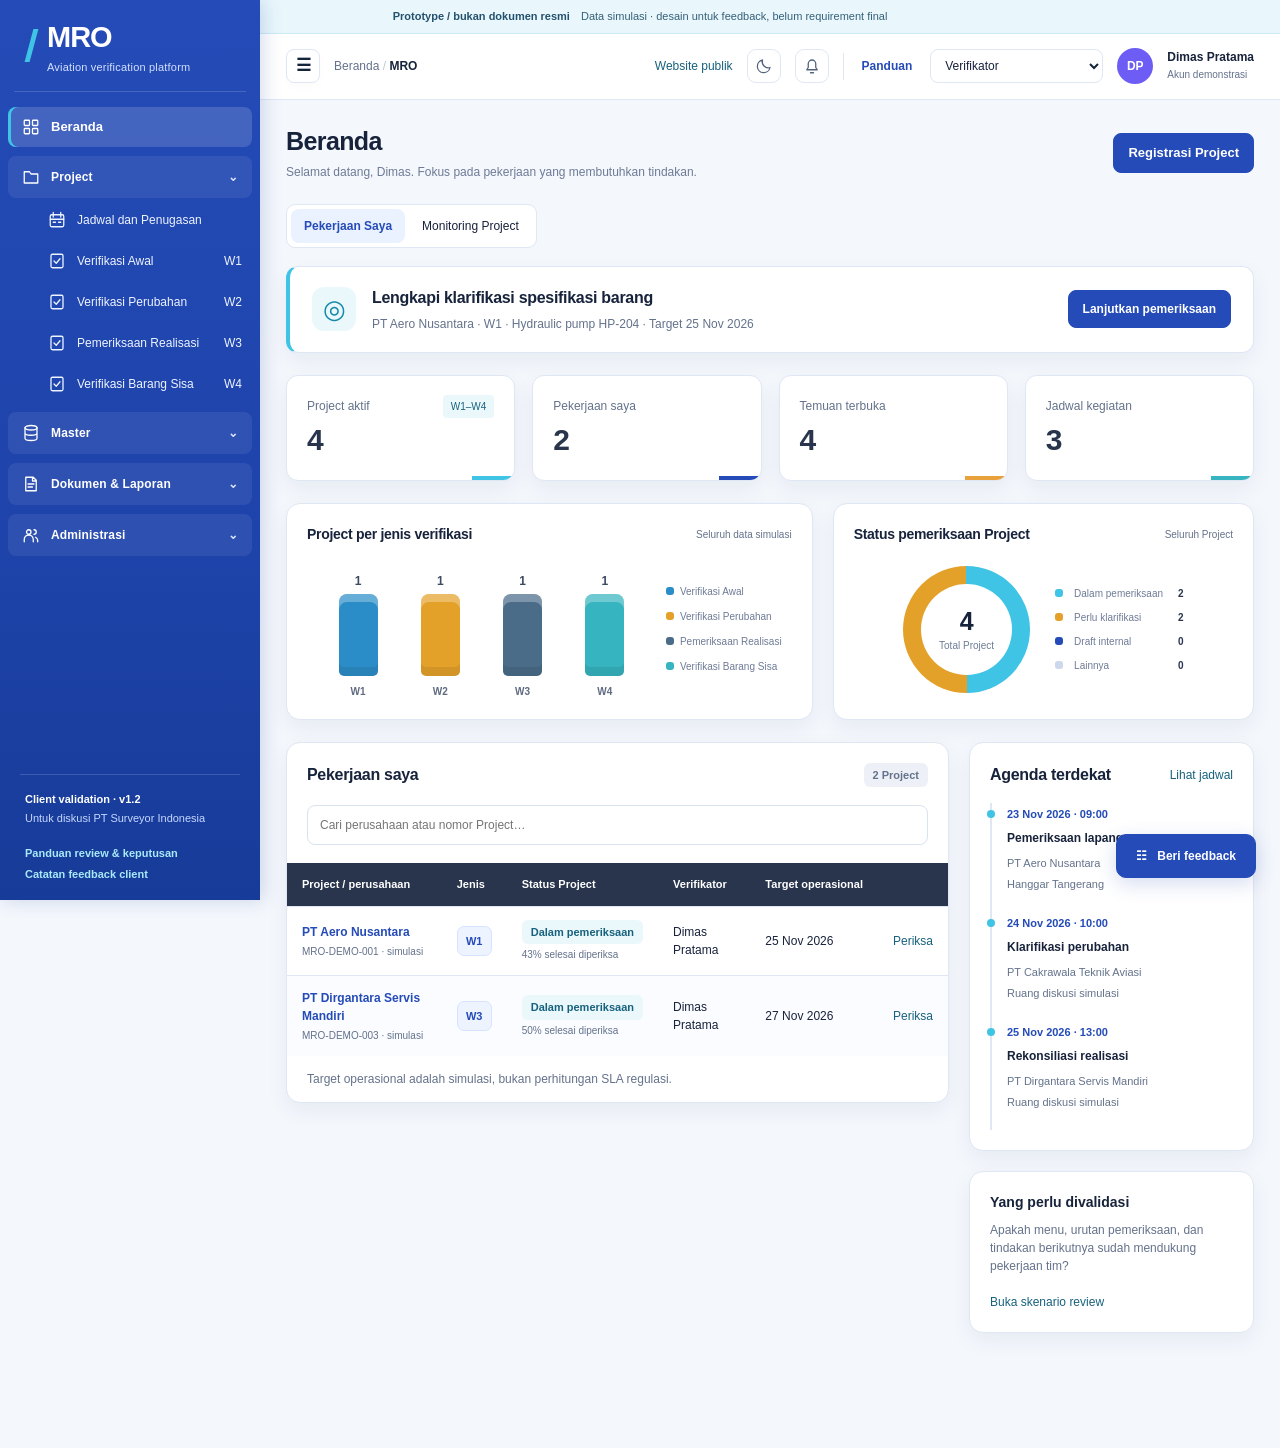
==== deliverables/PROTOTYPE-MRO-SIVIKI.html @ 10407ee6 "first commit" ====
<!doctype html>
<html lang="id"><head><meta charset="utf-8"><meta name="viewport" content="width=device-width,initial-scale=1"><meta name="theme-color" content="#0F2D3D"><title>MRO · Prototype Review Client</title>
<style>

:root{--cyan:#3fc4e6;--navy:#0f2d3d;--action:#006b86;--soft:#e8f9fd;--bg:#f5fbfd;--border:#d9e8ee;--muted:#506a77;--white:#fff;--ok:#16714d;--warn:#865100;--danger:#a5343b}*{box-sizing:border-box}body{margin:0;color:var(--navy);background:var(--bg);font:16px/1.5 'Segoe UI',Arial,sans-serif}button,input,select,textarea{font:inherit}button,a,input,select,textarea{outline-offset:4px}button:focus-visible,a:focus-visible{outline:3px solid var(--action)}button,a{touch-action:manipulation}button{cursor:pointer}a{color:var(--action);text-decoration:none}a:hover{text-decoration:underline}button{border:1px solid var(--border);border-radius:6px;padding:9px 15px;color:var(--navy);background:white;font-weight:600;font-size:14px}button:hover{background:var(--soft);border-color:var(--cyan)}button:disabled{opacity:.55;cursor:not-allowed}.primary{background:var(--cyan);border-color:var(--cyan)}.dark{background:var(--navy);border-color:var(--navy);color:white}.dark:hover{color:var(--navy)}.textbutton{border:0;background:none;padding:4px;color:var(--action)}.small{font-size:14px}.muted{color:var(--muted)}.mono{font-variant-numeric:tabular-nums}.badge{font-size:13px;display:inline-block;padding:3px 9px;border-radius:4px;background:var(--soft);color:var(--action);font-weight:600;white-space:nowrap}.badge.amber{background:#fff4dc;color:var(--warn)}.badge.green{background:#e9f6ee;color:var(--ok)}.badge.gray{background:#eef2f4;color:var(--muted)}.badge.red{background:#ffedef;color:var(--danger)}.notice{background:#e8f9fd;border-bottom:1px solid #b5e5f0;color:var(--navy);padding:8px 24px;font-size:13px;text-align:center;position:relative;z-index:2}.notice strong{margin-right:8px}h1,h2,h3,p{margin-top:0}h1{font-size:30px;letter-spacing:-.7px;line-height:1.25;margin-bottom:8px}h2{font-size:20px;letter-spacing:-.3px;margin-bottom:12px}h3{font-size:16px;margin-bottom:8px}p{margin-bottom:16px}.shell{display:grid;grid-template-columns:252px 1fr;min-height:calc(100vh - 37px)}.sidebar{background:var(--navy);color:white;padding:27px 16px;display:flex;flex-direction:column}.brand{font-size:27px;font-weight:700;letter-spacing:-1px;padding:0 14px 24px;display:flex;align-items:center;gap:12px}.brandmark{height:36px;width:5px;background:var(--cyan);transform:skew(-15deg)}.brand small{display:block;font-size:12px;font-weight:400;color:#b3cedb;letter-spacing:.2px}.sidebar nav{flex:1}.sidebar a{display:flex;align-items:center;gap:10px;color:#c6dce5;padding:8px 12px;border-radius:5px;font-size:14px;margin:2px 0}.sidebar a.active{background:var(--cyan);color:var(--navy);font-weight:700}.sidebar a:hover{background:#244858;text-decoration:none}.sidebar a.active:hover{background:var(--cyan)}.sidebar details{margin-top:15px}.sidebar summary{font-weight:600;font-size:14px;cursor:pointer;padding:8px 12px;list-style:none;display:flex;justify-content:space-between}.sidebar summary:after{content:'⌄';color:#9bb9c7}.sidebar details a{margin-left:12px;padding-left:14px}.sidefoot{padding:18px 13px 0;border-top:1px solid #335462;margin-top:30px;color:#a8c2cf;font-size:13px}.sidefoot b{color:white}.topbar{display:flex;justify-content:space-between;align-items:center;padding:14px 32px;background:white;border-bottom:1px solid var(--border);gap:14px}.topbar select{font-size:14px;width:210px;padding:8px}.toplinks{display:flex;gap:16px;align-items:center}.avatar{background:var(--soft);border:1px solid var(--border);width:34px;height:34px;border-radius:50%;display:grid;place-items:center;font-size:12px;font-weight:700}.main{padding:30px 32px 95px;max-width:1680px;margin:auto}.pagehead{display:flex;justify-content:space-between;gap:20px;align-items:flex-start;margin-bottom:24px}.pagehead p{color:var(--muted);margin:0;font-size:14px}.actions{display:flex;gap:8px;flex-wrap:wrap}.overline{font-size:13px;color:var(--muted);margin-bottom:12px}.panel{background:white;border:1px solid var(--border);border-radius:8px;padding:22px;margin-bottom:20px}.panel.flush{padding:0;overflow:hidden}.panelhead{display:flex;align-items:center;justify-content:space-between;gap:12px;margin-bottom:18px}.panelhead h2,.panelhead h3{margin:0}.stats{display:grid;grid-template-columns:repeat(4,1fr);gap:14px;margin-bottom:22px}.stat{padding:18px 20px;background:white;border:1px solid var(--border);border-radius:7px}.stat b{display:block;font-size:28px;line-height:1.4;font-weight:600}.stat span{font-size:14px;color:var(--muted)}.stat em{float:right;font-style:normal;font-size:13px;background:var(--soft);color:var(--action);padding:4px 8px;border-radius:4px}.priority{display:flex;align-items:center;gap:22px;border-left:4px solid var(--cyan);background:var(--navy);color:white;padding:23px 26px;border-radius:6px;margin:20px 0 24px}.priority p{color:#c5dce7;font-size:14px;margin:5px 0 0}.priority h2{margin:0}.priority button{margin-left:auto;flex-shrink:0}.priority .symbol{color:var(--cyan);font-size:28px}.columns{display:grid;grid-template-columns:minmax(0,1fr) 300px;gap:22px}.twocol{display:grid;grid-template-columns:1fr 1fr;gap:20px}.toolbar{display:flex;gap:12px;align-items:center;margin:18px 0;flex-wrap:wrap}.toolbar input{flex:1;min-width:200px}.toolbar select{width:auto}.segments{display:inline-flex;border:1px solid var(--border);background:white;border-radius:6px;padding:4px;gap:4px}.segments button{border:0;background:none;font-weight:500}.segments button.selected{background:var(--soft);color:var(--action);font-weight:700}.tablewrap{overflow:auto}table{border-collapse:collapse;width:100%;font-size:14px;text-align:left}th{font-size:13px;color:var(--muted);font-weight:600;background:#f8fbfc;white-space:nowrap}th,td{padding:14px 17px;border-bottom:1px solid var(--border);vertical-align:middle}tr:last-child td{border-bottom:0}td b{font-weight:600}td small{display:block;font-size:12px;color:var(--muted);margin-top:3px}.clickrow:hover{background:#f5fbfd}.projectlink{display:block;font-weight:600}.workflow{width:35px;height:30px;background:var(--soft);color:var(--action);display:grid;place-items:center;border-radius:5px;font-size:13px;font-weight:700}.agenda{border-left:2px solid var(--border);padding:0 0 18px 15px;position:relative}.agenda:before{position:absolute;content:'';height:8px;width:8px;background:var(--cyan);border-radius:50%;left:-5px;top:7px}.agenda time{font-size:13px;color:var(--action);font-weight:600}.agenda p{margin:5px 0;font-size:14px}.agenda small{font-size:13px;color:var(--muted)}.tabs{display:flex;gap:20px;border-bottom:1px solid var(--border);margin:24px 0;overflow:auto}.tabs a{padding:11px 0;white-space:nowrap;font-size:14px;color:var(--muted);border-bottom:3px solid transparent}.tabs a.active{color:var(--action);border-color:var(--cyan);font-weight:700}.tabs a:hover{text-decoration:none;color:var(--action)}.statusrow{display:flex;gap:10px;flex-wrap:wrap;margin:18px 0}.statusbox{background:white;border:1px solid var(--border);border-radius:6px;padding:10px 14px;font-size:14px;flex:1;min-width:150px}.statusbox small{display:block;font-size:12px;color:var(--muted);margin-bottom:4px}.progress{height:5px;background:#e2edf2;border-radius:5px;overflow:hidden;margin-top:8px}.progress i{display:block;background:var(--cyan);height:100%}.checkgroup{display:flex;gap:15px;align-items:center;padding:14px 0;border-bottom:1px solid var(--border)}.checkgroup:last-child{border:0}.checkgroup>div{flex:1}.checkgroup p{margin:3px 0;font-size:13px;color:var(--muted)}.num{font-size:13px;color:var(--action);background:var(--soft);padding:7px 10px;border-radius:4px}.keyvalues{display:grid;grid-template-columns:1fr 1fr;gap:22px;font-size:14px}.keyvalues small{display:block;color:var(--muted);margin-bottom:4px}.note{padding:12px 15px;background:var(--soft);border-left:3px solid var(--cyan);font-size:14px;margin:16px 0}.warning{background:#fff6e4;border-color:#e0b760;color:#785000}.empty{text-align:center;padding:40px;color:var(--muted)}label{display:block;font-size:14px;font-weight:600;margin:15px 0 6px}input,select,textarea{width:100%;border:1px solid #b9d0da;border-radius:5px;padding:10px 12px;background:white;color:var(--navy)}textarea{min-height:100px;resize:vertical}input[type=checkbox]{width:18px;height:18px;vertical-align:middle;accent-color:var(--action);margin-right:8px}fieldset{border:0;padding:0;margin:0}legend{font-size:20px;font-weight:600;margin-bottom:12px}.formgrid{display:grid;grid-template-columns:1fr 1fr;gap:0 20px}.formgrid .wide{grid-column:1/-1}.steps{display:flex;gap:10px;margin-bottom:25px}.step{padding:9px 14px;border-bottom:3px solid var(--border);font-size:14px;flex:1}.step.active{border-color:var(--cyan);color:var(--action);font-weight:700}.footeractions{display:flex;justify-content:flex-end;gap:10px;margin-top:22px}.calendar{display:grid;grid-template-columns:repeat(7,minmax(0,1fr))}.calhead{padding:12px;background:#f7fbfc;text-align:center;font-size:13px;color:var(--muted)}.day{border-top:1px solid var(--border);border-right:1px solid var(--border);min-height:105px;padding:8px;font-size:13px}.day.today{background:var(--soft)}.day button{font-size:12px;padding:5px 6px;margin-top:5px;width:100%;text-align:left;font-weight:500;background:var(--soft);border:0}.day.out{color:#9cb0b9}.finding{padding:18px;border:1px solid var(--border);border-radius:6px;margin-bottom:12px}.finding h3{margin:10px 0}.finding p{font-size:14px}.document{background:#fff;border:1px solid var(--border);padding:35px;position:relative;min-height:410px;font-size:14px}.document:before{content:'PROTOTYPE';position:absolute;top:42%;left:8%;transform:rotate(-28deg);font-size:50px;letter-spacing:4px;color:#d7e9f0;pointer-events:none}.document>*{position:relative}.document h2{text-align:center;font-size:18px}.document p{margin-top:24px}.document .stamp{border:2px solid var(--danger);color:var(--danger);padding:8px;text-align:center;font-weight:700;font-size:12px}.feedbackfloat{position:fixed;bottom:22px;right:24px;background:var(--navy);color:white;border:1px solid #457485;box-shadow:0 4px 20px #0f2d3d25;z-index:5;padding:12px 19px}.feedbackfloat:hover{color:var(--navy)}dialog{border:1px solid var(--border);border-radius:10px;padding:0;max-width:670px;width:calc(100% - 32px);max-height:90vh;color:var(--navy);box-shadow:0 18px 70px #0f2d3d40}dialog::backdrop{background:#0f2d3d70}.dialoghead{padding:20px 24px;border-bottom:1px solid var(--border);display:flex;justify-content:space-between;align-items:center}.dialoghead h2{margin:0}.dialogbody{padding:0 24px 24px}.close{border:0;font-size:21px;padding:0 7px}.toast{position:fixed;bottom:80px;right:24px;max-width:440px;background:var(--navy);color:white;padding:16px 22px;z-index:15;border-radius:7px;box-shadow:0 4px 20px #0f2d3d30}.public{background:white}.publicnav{padding:20px 6%;display:flex;align-items:center;justify-content:space-between;border-bottom:1px solid var(--border);gap:20px}.publicnav .brand{padding:0}.publicnav .brand small{color:var(--muted)}.publiclinks{display:flex;gap:24px;align-items:center;font-size:14px}.hero{background:var(--navy);color:white;padding:75px 7%;display:grid;grid-template-columns:1.2fr 1fr;gap:50px;align-items:center}.hero h1{font-size:50px;line-height:1.12;max-width:660px;letter-spacing:-1.5px}.hero p{color:#c8dde7;max-width:550px;font-size:18px}.hero .eyebrow{color:var(--cyan);font-size:14px;margin-bottom:22px}.blueprint{width:100%;color:var(--cyan)}.publicsection{padding:55px 7%;max-width:1600px;margin:auto}.publicsection h2{font-size:30px}.publiccards{display:grid;grid-template-columns:repeat(4,1fr);gap:18px}.publiccards article{border-top:3px solid var(--cyan);background:var(--bg);padding:23px}.publiccards p{font-size:14px;color:var(--muted)}.publicsection details{border-bottom:1px solid var(--border);padding:17px 0}.publicsection summary{cursor:pointer;font-weight:600}.publicsection details p{margin:14px 0;font-size:14px;max-width:850px}.publicfooter{background:var(--navy);color:#c9dde7;padding:30px 7%;font-size:14px}.mobilemenu{display:none}.guideitem{display:flex;gap:16px;padding:18px 0;border-bottom:1px solid var(--border)}.guideitem b{display:block}.guideitem p{margin:5px 0;font-size:14px;color:var(--muted)}.splitwork{display:grid;grid-template-columns:minmax(0,1fr) 320px;gap:18px}.fileicon{font-size:13px;color:var(--action);background:var(--soft);padding:8px}.rating{display:flex;gap:8px}.rating label{padding:6px 10px;border:1px solid var(--border);margin:0;font-size:14px;display:flex;align-items:center;gap:4px}.rating input{width:auto}.chiplist{display:flex;gap:8px;flex-wrap:wrap}.mobilemenu{font-size:18px}.error{color:var(--danger);font-size:14px;margin:10px 0}.hide{display:none!important}@media(min-width:1700px){.main{padding-left:45px;padding-right:45px}}@media(max-width:1150px){.shell{grid-template-columns:220px 1fr}.main{padding:25px 22px 95px}.topbar{padding:14px 22px}.columns,.splitwork{grid-template-columns:1fr}.columns>aside{display:grid;grid-template-columns:1fr 1fr;gap:20px}.hero h1{font-size:40px}.toplinks{gap:10px}.stats{gap:9px}.stat{padding:15px}.publiccards{grid-template-columns:1fr 1fr}}@media(max-width:800px){.shell{display:block}.sidebar{display:none}.sidebar.open{display:flex}.mobilemenu{display:inline-block}.topbar{padding:12px 16px;flex-wrap:wrap}.topbar .reviewlabel{display:none}.main{padding:24px 16px 90px}.stats{grid-template-columns:1fr 1fr}.pagehead{flex-direction:column;gap:14px}.priority{flex-wrap:wrap;gap:12px;padding:20px}.priority button{margin-left:0}.columns>aside,.twocol,.formgrid,.hero{grid-template-columns:1fr}.keyvalues{gap:16px}.tabs{gap:17px}.publicnav{padding:17px 5%;flex-wrap:wrap}.publiclinks{gap:14px;flex-wrap:wrap}.hero{padding:45px 6%;gap:20px}.hero h1{font-size:39px}.blueprint{max-height:220px}.publicsection{padding:35px 6%}.publiccards{grid-template-columns:1fr}.steps{gap:0}.step{font-size:12px;padding:9px 7px}.day{min-height:68px;padding:4px}.day button{font-size:11px}.calendar{min-width:650px}.notice{padding:8px 14px;font-size:12px}.statusbox{min-width:130px}.feedbackfloat{bottom:14px;right:14px}.topbar select{width:165px;min-width:0}.topbar .avatar{display:none}.topbar>.toplinks:last-child{width:100%;justify-content:space-between}.document{padding:22px}.toast{left:14px;right:14px}.checkgroup{flex-wrap:wrap}.publicnav .brand{font-size:24px}}@media(prefers-reduced-motion:no-preference){dialog[open]{animation:appear .15s ease-out}@keyframes appear{from{opacity:0;transform:translateY(8px)}to{opacity:1;transform:none}}}@media print{.sidebar,.topbar,.notice,.feedbackfloat,.actions,dialog,.toast{display:none!important}.shell{display:block}.main{padding:0}.document{break-inside:avoid}.document:before{color:#ddd!important}}

</style>
<style>
/* MRO adaptation of the supplied siVIKI tokens, sidebar, forms and tables. */
:root{--cyan:#3fc4e6;--navy:#17223b;--action:#17617d;--soft:#eaf8fc;--bg:#f4f7fc;--border:#dfe7f4;--muted:#64728b;--sidebar-width:260px;--primary:#244bb7;--primary-dark:#183d9f;--primary-soft:#eaf1ff;--radius:14px;--shadow:0 8px 22px rgba(13,40,90,.06)}
body{font-family:Inter,'Segoe UI',Arial,sans-serif;font-size:14px;line-height:1.5;background:var(--bg)}
button,input,select,textarea{font-family:inherit}button{border-radius:8px;padding:9px 14px;font-size:13px}button:hover{background:var(--primary-soft);border-color:#7996df}.primary{background:var(--primary);border-color:var(--primary);color:#fff}.primary:hover{background:var(--primary-dark);color:white;border-color:var(--primary-dark)}.dark{background:#28354d;border-color:#28354d}.dark:hover{background:#183d9f;color:white}.textbutton{color:var(--primary)}
.notice{position:relative;background:#e9f7fc;border-color:#cceaf4;color:#356078;font-size:11px;min-height:33px;padding:8px 16px}.notice strong{color:#24516d}
.shell{display:block;min-height:calc(100vh - 33px);padding-left:var(--sidebar-width)}.shell>div{min-width:0}.sidebar{position:fixed;left:0;top:0;bottom:0;width:var(--sidebar-width);height:100dvh;overflow:auto;z-index:30;padding:0 8px 18px;background:linear-gradient(180deg,#244bb7 0,#1e43aa 60%,#173b98 100%);box-shadow:3px 0 18px rgba(19,55,140,.18)}
.sidebar .brand{height:92px;flex-shrink:0;margin:0 6px 12px;padding:17px 15px;border-bottom:1px solid #ffffff29;font-size:29px;font-weight:900;letter-spacing:-1px;gap:13px}.sidebar .brand small{font-size:11px;letter-spacing:.2px;font-weight:500;color:#d4e1ff}.brandmark{height:33px;width:5px;flex-shrink:0}.sidebar a{color:#eef4ff;border-radius:8px;padding:11px 14px;font-size:13px;font-weight:600;gap:11px;margin:3px 0;line-height:1.25}.sidebar a.active{color:white;background:#ffffff26;box-shadow:inset 3px 0 0 var(--cyan)}.sidebar a:hover,.sidebar a.active:hover{background:#ffffff20;color:white}.sidebar summary{background:#ffffff12;font-size:12px;font-weight:700;letter-spacing:.15px;padding:12px 14px;border-radius:8px;align-items:center;justify-content:flex-start;gap:11px}.sidebar summary:after{margin-left:auto;color:#d9e5ff}.sidebar details{margin-top:9px}.sidebar details a{font-size:12px;font-weight:500;padding:10px 10px 10px 15px;margin-left:25px}.sidefoot{font-size:11px;line-height:1.7;border-color:#ffffff29;margin:25px 12px 0;padding:15px 5px 0;color:#c6d8ff}.sidefoot a{font-size:11px!important}.navicon{display:inline-flex;width:18px;flex:0 0 18px;align-items:center;justify-content:center}.navicon svg{width:18px;height:18px;fill:none;stroke:currentColor;stroke-width:1.7;stroke-linecap:round;stroke-linejoin:round}
.topbar{height:66px;position:sticky;top:0;z-index:20;padding:0 26px;gap:10px}.toplinks{gap:14px}.topbar select{font-size:12px;width:173px;border-radius:8px;padding:8px 10px;border-color:var(--border)}.topbar .small{font-size:12px}.topbar .textbutton{font-size:12px}.topbar .avatar{background:#6d5df4;color:white;border:0;height:36px;width:36px}.topbar .mobilemenu{display:inline-flex;align-items:center;justify-content:center;width:34px;height:34px;font-size:17px;padding:0;border-color:var(--border);box-shadow:0 3px 12px #00000005}.user-meta{font-size:12px;line-height:1.45;white-space:nowrap}.user-meta small{color:var(--muted);font-size:10px}.top-icon{height:34px;width:34px;padding:7px;display:inline-flex;align-items:center;justify-content:center;border-color:var(--border);border-radius:9px;color:#52627c}.top-icon .navicon{width:17px}.top-divider{height:27px;width:1px;background:var(--border)}
.main{padding:26px 26px 95px;max-width:1700px;width:100%;margin:0 auto}.pagehead{margin-bottom:23px;align-items:center}.pagehead p{font-size:12px;color:#6e7b96}h1{font-size:25px;font-weight:800;letter-spacing:-.6px;margin-bottom:6px}h2{font-size:16px;font-weight:750}h3{font-size:14px}.overline{font-size:12px}.actions{align-items:center}.actions button{white-space:nowrap}.panel{border-radius:var(--radius);box-shadow:var(--shadow);padding:20px;margin-bottom:20px}.panel.flush{padding:0}.panelhead{margin-bottom:16px}.stats{gap:17px;margin-bottom:22px}.stat{position:relative;overflow:hidden;border-radius:12px;padding:19px 20px;border-color:var(--border);box-shadow:var(--shadow)}.stat span{font-size:12px}.stat b{font-size:30px;font-weight:800;color:#28354d;margin-top:3px}.stat em{font-size:10px}.stat:after{content:'';position:absolute;right:0;bottom:0;width:42px;height:4px;background:var(--cyan)}.stat:nth-child(2):after{background:#244bb7}.stat:nth-child(3):after{background:#e9a23b}.stat:nth-child(4):after{background:#36b4bf}.segments{border-radius:9px;border-color:var(--border);padding:4px}.segments button{font-size:12px;padding:8px 13px}.segments button.selected{background:var(--primary-soft);color:var(--primary)}
.priority{background:#fff;color:var(--navy);border:1px solid var(--border);border-left:4px solid var(--cyan);border-radius:12px;padding:19px 22px;box-shadow:var(--shadow);gap:16px;margin:18px 0 22px}.priority p{color:var(--muted);font-size:12px}.priority h2{font-size:16px}.priority .symbol{background:#eaf8fc;border-radius:12px;width:44px;height:44px;display:grid;place-items:center;color:#1688a9;flex-shrink:0;font-size:26px}.priority button{font-size:12px}.columns{grid-template-columns:minmax(0,1fr) 285px;gap:20px}.columns>*{min-width:0}.toolbar{gap:10px}.toolbar input{font-size:12px;min-width:150px}.badge{font-size:11px;padding:4px 9px;border-radius:6px;font-weight:600}.badge.gray{background:#edf1f7}.workflow{border:1px solid #d7e4ff;background:#edf3ff;color:#244bb7;border-radius:7px;font-size:11px}
table{font-size:12px}th{color:#fff;background:#28354d;font-size:11px;font-weight:700}th,td{padding:13px 15px}td small{font-size:10px}tbody tr:nth-child(even){background:#fafcff}.clickrow:hover{background:#edf4fc}.projectlink{color:#244bb7}.tablewrap{border-radius:9px;max-width:100%}.flush>.tablewrap{border-radius:0}.agenda time{font-size:11px;color:#244bb7}.agenda p{font-size:12px}.agenda small{font-size:11px}.small{font-size:12px}.note{font-size:12px;border-radius:0 7px 7px 0;padding:12px 14px}.empty{font-size:12px}.statusbox{border-radius:10px;font-size:12px;box-shadow:var(--shadow)}.statusbox small{font-size:11px}.tabs{background:white;border:1px solid var(--border);border-radius:10px;gap:7px;padding:5px;box-shadow:var(--shadow);margin:20px 0}.tabs a{padding:10px 15px;border:0;border-radius:7px;font-size:12px}.tabs a.active{background:#008ca8;color:white}.tabs a:hover{background:#eaf8fc;color:#17617d}.tabs a.active:hover{background:#00788f;color:white}.finding{border-radius:10px}.keyvalues{font-size:12px}.checkgroup{font-size:12px}.checkgroup p{font-size:11px}.num{font-size:11px;border-radius:7px}.steps{border:1px solid var(--border);background:white;border-radius:10px;padding:6px}.step{font-size:12px}.step.active{color:#244bb7;border-color:var(--cyan);background:#f1f7ff}input,select,textarea{border:1px solid #d9e2f0;border-radius:8px;padding:10px 12px;font-size:13px}label{font-size:12px}input:focus,select:focus,textarea:focus{outline:2px solid #3fc4e6;outline-offset:1px}.calendar{border:1px solid var(--border);border-radius:10px;overflow:hidden}.calhead{background:#edf3fc;font-size:12px;font-weight:700}.day{min-height:115px;font-size:12px}.day button{background:#eaf1ff;color:#244bb7;border-radius:5px}.day.today{background:#f0faff}.feedbackfloat{border-radius:10px;background:#244bb7;border-color:#244bb7;box-shadow:0 6px 20px #244bb730;font-size:12px}.feedbackfloat:hover{background:#183d9f;color:white}.toast{background:#28354d;font-size:13px}.dialoghead{background:#f8faff}dialog{border-radius:14px}.dialoghead h2{font-size:17px}
/* Chart primitives reused from siVIKI; values come from the MRO demo state. */
.overview-analytics{display:grid;grid-template-columns:1.25fr 1fr;gap:20px;margin-bottom:2px}.overview-analytics .panel{min-width:0}.chart-heading{display:flex;align-items:center;justify-content:space-between;gap:12px;margin-bottom:15px}.chart-heading h2{margin:0;font-size:14px}.chart-heading small{font-size:10px;color:var(--muted)}.dash-bars{height:139px;display:flex;align-items:flex-end;justify-content:space-around;padding:12px 18px 0;gap:16px}.dash-bar-item{display:flex;flex-direction:column;align-items:center;gap:8px;flex:1;font-size:10px;font-weight:700;color:#5f6b81}.cube{display:block;width:39px;border-radius:8px 8px 5px 5px;position:relative;background:#3b82f6;box-shadow:inset 0 8px 0 rgba(255,255,255,.28),inset 0 -9px 0 rgba(0,0,0,.08)}.cube-blue{background:#2b8dc8}.cube-yellow{background:#e4a129}.cube-navy{background:#4a6c89}.cube-teal{background:#36b4bf}.dash-bar-item strong{position:absolute;top:-22px;left:0;right:0;text-align:center;font-size:12px;color:#3d4a63}.bar-label{font-size:10px;text-align:center}.workflow-chart{display:grid;grid-template-columns:1fr auto;align-items:center;gap:10px}.chart-legend{font-size:10px;color:#6e7b96;display:grid;gap:10px;padding-right:10px}.legend-dot{display:inline-block;width:8px;height:8px;border-radius:3px;margin-right:6px}.status-chart{display:flex;align-items:center;gap:25px;justify-content:center;min-height:139px}.donut{width:127px;height:127px;border-radius:50%;background:conic-gradient(#3fc4e6 0 var(--exam),#e4a129 var(--exam) var(--clarify),#244bb7 var(--clarify) var(--draft),#cdd8ec var(--draft) 100%);display:grid;place-items:center;flex-shrink:0}.donut:before{content:'';grid-area:1/1;width:91px;height:91px;background:white;border-radius:50%}.donut-label{grid-area:1/1;z-index:1;text-align:center;font-size:25px;font-weight:800;line-height:1.1}.donut-label small{display:block;font-size:10px;font-weight:500;color:#6e7b96;margin-top:5px}.status-legend{display:grid;gap:9px;font-size:10px;color:#6e7b96}.status-legend div{display:flex;align-items:center;gap:5px}.status-legend b{margin-left:auto;color:#28354d;padding-left:10px}
.public .brand{color:#244bb7}.public .hero{background:linear-gradient(120deg,#183d9f,#244bb7);padding-top:65px;padding-bottom:65px}.hero h1{font-size:44px}.hero .eyebrow{color:#80e5ff}.publiccards article{border-radius:12px;box-shadow:var(--shadow);background:#fff;border:1px solid var(--border);border-top:3px solid #3fc4e6}.publiccards h3{font-size:16px}.publicfooter{background:#183d9f}.publicnav .brandmark{background:#3fc4e6}.publicnav{padding-top:16px;padding-bottom:16px}.publiclinks{font-size:13px}.publicsection h2{font-size:25px}.publicsection p{font-size:14px}.public .blueprint{color:#80e5ff}
body.nav-collapsed .shell{padding-left:0}body.nav-collapsed .sidebar{display:none}body.night{--bg:#151f32;--navy:#e7edf8;--border:#34435c;--muted:#a8b7cd;--soft:#253a53}body.night .topbar,body.night .panel,body.night .stat,body.night .statusbox,body.night .priority,body.night .tabs,body.night .segments,body.night dialog{background:#202e45}body.night input,body.night select,body.night textarea,body.night button:not(.primary):not(.feedbackfloat):not(.dark){background:#263750;color:#e7edf8}body.night .stat b,body.night .status-legend b,body.night .dash-bar-item strong{color:#e7edf8}body.night tbody tr:nth-child(even){background:#23334c}body.night .donut:before{background:#202e45}body.night .dialoghead{background:#263750}body.night .public{background:#202e45}body.night .publiccards article{background:#263750}body.night .document{background:#fff;color:#17223b}body.night .notice{background:#203e55;color:#c4edfa}body.night .notice strong{color:#c4edfa}
@media(min-width:1700px){.main{padding-left:35px;padding-right:35px}}@media(max-width:1250px){.columns{grid-template-columns:1fr}.columns>aside{display:grid;grid-template-columns:1fr 1fr;gap:20px}.topbar .user-meta,.top-divider{display:none}.toplinks{gap:9px}.overview-analytics{grid-template-columns:1fr 1fr}.workflow-chart{grid-template-columns:1fr}.chart-legend{display:none}.status-chart{gap:15px}}@media(max-width:1050px){:root{--sidebar-width:225px}.sidebar details a{font-size:11px;margin-left:16px}.main{padding:23px 20px 90px}.topbar{padding:0 20px}.topbar .reviewlabel{display:none}.status-chart{flex-wrap:wrap}.status-legend{width:100%}.overview-analytics{grid-template-columns:1fr 1fr}.status-chart{min-height:160px}.hero h1{font-size:38px}}
@media(max-width:800px){.shell{padding-left:0;display:block}.sidebar{display:none;width:260px;top:0;bottom:0;height:100dvh;padding-top:0;box-shadow:10px 0 50px #0f2d3d55}.sidebar.open{display:flex}body.nav-collapsed .sidebar.open{display:flex}.topbar{height:auto;min-height:65px;padding:12px 16px;flex-wrap:nowrap;gap:6px}.topbar>.toplinks:last-child{width:auto;justify-content:flex-end;gap:8px}.topbar select{width:150px;font-size:11px}.topbar a,.topbar .textbutton,.topbar .top-divider,.topbar .top-icon,.topbar .user-meta{display:none}.topbar .avatar{display:grid;width:30px;height:30px;font-size:10px}.topbar .reviewlabel{display:block!important;font-size:11px}.topbar .reviewlabel span,.topbar .reviewlabel b{display:none}.main{padding:22px 15px 90px}.notice{font-size:10px;line-height:1.6;padding:7px 12px}.notice strong{display:block}.pagehead{align-items:flex-start}.pagehead h1{font-size:23px}.priority{padding:16px;gap:12px}.priority .symbol{display:none}.priority h2{font-size:14px}.priority button{margin-left:0}.stats{gap:12px}.stat{padding:16px}.stat b{font-size:26px}.overview-analytics{grid-template-columns:1fr}.workflow-chart{grid-template-columns:1fr auto}.chart-legend{display:grid}.status-chart{flex-wrap:nowrap;min-height:139px}.status-legend{width:auto}.columns>aside{display:block}.tabs{gap:3px}.tabs a{padding:10px 12px}.formgrid{grid-template-columns:1fr}.steps{overflow:auto}.step{min-width:90px;font-size:11px}.keyvalues{grid-template-columns:1fr}.statusbox{min-width:130px}.twocol{grid-template-columns:1fr}.publicnav .brand{font-size:25px}.hero h1{font-size:35px}.public .hero{padding:40px 6%;grid-template-columns:1fr}.publiccards{grid-template-columns:1fr}.calendar{min-width:650px}.document:before{font-size:34px}.sidebar.open~div:before{content:'';position:fixed;inset:0;background:#17223b55;z-index:25;pointer-events:none}}
.columns{align-items:start}body.night .pagehead p,body.night .stat span,body.night .chart-legend,body.night .status-legend,body.night .chart-heading small,body.night .dash-bar-item,body.night .donut-label small{color:#b7c6dc}body.night .topbar a,body.night .topbar .textbutton{color:#8ee1f6}body.night .badge.gray{background:#34435c;color:#d3def0}body.night .tabs a{color:#b7c6dc}body.night .tabs a.active{color:white}body.night .publiccards p{color:#b7c6dc}
.close-nav{display:none}.sidebar .brand{position:relative}@media(max-width:800px){.close-nav{display:block;position:absolute;right:0;top:9px;background:transparent;border:0;color:white;padding:0 8px;font-size:24px}.close-nav:hover{background:#ffffff20;color:white}.topbar .reviewlabel{max-width:105px;overflow:hidden;text-overflow:ellipsis;white-space:nowrap}}
@media print{.shell{padding-left:0!important}.overview-analytics{break-inside:avoid}.sidebar,.topbar,.notice,.feedbackfloat{display:none!important}.main{max-width:none;width:100%;padding:0}.panel{box-shadow:none}body{background:white}}

</style>
<style>
/* Examination timeline and the wide SitiReq-style data workspace. */
.inspection-timeline-panel{padding:25px 28px 12px;max-width:none}.inspection-timeline-head{display:flex;align-items:flex-start;justify-content:space-between;gap:18px;margin-bottom:23px}.inspection-timeline-head h3{font-size:17px;font-weight:650;margin:0 0 7px}.inspection-timeline-head p{margin:0}.inspection-timeline-head .badge{font-weight:500;margin-top:2px}
.inspection-timeline{list-style:none;padding:0;margin:0 0 0 7px}.inspection-timeline-item{position:relative;margin:0;padding:0 0 27px 28px;border-left:1px solid #dfe3ec;--dot:#00b8d9;--halo:#d9f6fb}.inspection-timeline-item:last-child{border-color:transparent;padding-bottom:17px}.inspection-timeline-item:before{content:'';position:absolute;left:-6px;top:9px;width:11px;height:11px;border-radius:50%;background:var(--dot);box-shadow:0 0 0 4px var(--halo)}.inspection-timeline-item.green{--dot:#28c76f;--halo:#dcf6e7}.inspection-timeline-item.amber{--dot:#eda42a;--halo:#fff1d8}.inspection-timeline-top{display:flex;align-items:center;justify-content:space-between;gap:18px;min-height:30px}.inspection-timeline-top h4{font-size:14px;font-weight:600;margin:0;color:#42475d}.inspection-timeline-actions{display:flex;align-items:center;gap:18px;flex-shrink:0}.inspection-timeline-actions .badge{font-size:10px;font-weight:500;background:none;padding:0;color:#6c7488}.inspection-timeline-actions .badge.green{color:#187c48}.inspection-timeline-actions .badge.amber{color:#95601a}.inspection-open{border:1px solid #d8e8f2;border-radius:6px;color:#17617d;background:#f4fbfe;display:inline-flex;align-items:center;gap:9px;font-size:11px;font-weight:600;padding:6px 11px}.inspection-open:hover{background:#e4f6fc;border-color:#91d1e2}.inspection-icon{width:16px;height:16px;flex-shrink:0;vertical-align:middle}.inspection-open .inspection-icon{width:12px;height:12px}.inspection-timeline-item>p{color:#71778b;font-size:12px;margin:7px 0 10px;line-height:1.6}.inspection-timeline-meta{display:flex;align-items:center;gap:12px;flex-wrap:wrap}.inspection-file-chip{display:inline-flex;gap:7px;align-items:center;background:#f2f3f7;color:#636878;border:0;border-radius:5px;padding:5px 9px;font-size:11px;font-weight:500}.inspection-file-chip .inspection-icon{color:#eb535f;width:14px;height:14px}.inspection-file-chip:hover{background:#e9edf6}.inspection-step-label{font-size:10px;color:#778095}
.inspection-modal{width:calc(100% - 76px);max-width:1440px;max-height:88dvh;border:0;border-radius:7px;padding:0;color:#4b5267;box-shadow:0 16px 70px #17223b3d;background:#fff;overflow:auto;overscroll-behavior:contain;scrollbar-width:thin;scrollbar-color:#aeb7c6 #f5f6f9}.inspection-modal::backdrop{background:#24253670}.inspection-modal-head{display:flex;justify-content:space-between;align-items:flex-start;padding:24px 22px 17px;gap:20px;position:sticky;top:0;background:inherit;z-index:3}.inspection-modal-head h2{font-size:14px;font-weight:600;margin:0 0 5px;letter-spacing:0;color:#4b5267}.inspection-modal-head p{font-size:11px;color:#6c7488;margin:0}.inspection-modal-head p span{padding:0 5px}.inspection-close{display:grid;place-items:center;width:28px;height:28px;padding:5px;border:0;color:#737c91;background:none;border-radius:5px}.inspection-close:hover{background:#f1f3f8}.inspection-modal-body{padding:10px 34px 0}.inspection-description{font-size:12px;margin:6px 0 25px;color:#6d7486}.inspection-toolbar{display:flex;justify-content:flex-end;align-items:center;flex-wrap:wrap;gap:12px;margin:0 0 15px}.inspection-toolbar>button,.inspection-support-head>button{display:inline-flex;justify-content:center;align-items:center;gap:9px;font-weight:500;font-size:12px;background:#fff;color:#687187;border:1px solid #dce0e9;box-shadow:0 2px 5px #202b4510;padding:9px 14px;border-radius:6px;min-height:36px}.inspection-toolbar>button:hover,.inspection-support-head>button:hover{background:#f1f7fb;border-color:#8cc9d9}.inspection-toolbar>.inspection-upload{color:#fff;background:#65b8cc;border-color:#58adc1}.inspection-toolbar>.inspection-upload:hover{background:#25869e;border-color:#25869e}.inspection-search{display:flex;align-items:center;gap:7px;position:relative;margin:0;width:155px}.inspection-search>.inspection-icon{position:absolute;left:11px;color:#758098;width:13px;height:13px}.inspection-search input{margin:0;min-width:0;font-size:12px;font-weight:400;height:36px;padding:8px 10px 8px 31px;border:1px solid #d8dce7;border-radius:6px;color:#4b5267}.inspection-search input::placeholder{color:#737c91}
.inspection-table-scroll{overflow:auto;border-radius:7px;border:1px solid #e0e2e9;max-height:43dvh;scrollbar-width:thin;scrollbar-color:#9ba3af #f1f1f4}.inspection-data-table{width:100%;font-size:12px;border-collapse:separate;border-spacing:0;min-width:720px;color:#58647c;font-variant-numeric:tabular-nums}.inspection-data-table.inspection-import-table{min-width:1110px}.inspection-data-table thead th{position:sticky;top:0;z-index:1;background:#2f3a50;color:#fff;font-size:11px;line-height:1.5;font-weight:600;text-transform:uppercase;text-align:center;padding:15px 13px;border-right:1px solid #a5adbc;border-bottom:1px solid #a5adbc}.inspection-data-table thead tr:nth-child(2) th{top:47px}.inspection-data-table .inspection-number{width:50px}.inspection-data-table td{padding:14px 13px;border-right:1px solid #d6d9e0;border-bottom:1px solid #d6d9e0;vertical-align:middle;line-height:1.6}.inspection-data-table th:last-child,.inspection-data-table td:last-child{border-right:0}.inspection-data-table tbody tr:nth-child(even){background:#fafbfd}.inspection-data-table tbody tr:hover{background:#f2f9fc}.inspection-data-table tbody td:first-child{text-align:center}.inspection-data-table tfoot td{font-size:11px;text-align:center;padding:10px;background:#fff;color:#687187}.inspection-data-table .textbutton{font-size:11px;color:#14718c;white-space:nowrap;padding:4px}.inspection-data-table .empty{padding:25px;font-size:12px;text-align:center}
.inspection-pagination{display:flex;align-items:center;gap:11px;font-size:10px;color:#68768d;padding:13px 0 0;flex-wrap:wrap}.inspection-pagination label{margin:0;font-size:10px}.inspection-pagination select{width:97px;border-radius:5px;font-size:10px;padding:6px 8px;height:29px;color:#5f687c}.inspection-add{width:30px;height:30px;display:grid;place-items:center;border-radius:50%;background:#65b8cc;color:#fff;border:1px solid #58adc1;padding:6px}.inspection-add:hover{background:#25869e;color:white}.inspection-page-buttons{margin-left:auto;display:flex;gap:5px;align-items:center}.inspection-page-buttons button{border:0;padding:3px 10px;background:#f4f5f8;color:#616e83;font-size:18px;border-radius:5px}.inspection-page-buttons span{padding:5px 10px;border-radius:5px;background:#eaf6fb;color:#14718c}.inspection-page-buttons button:disabled{opacity:.35}.sr-only{position:absolute;width:1px;height:1px;padding:0;overflow:hidden;clip:rect(0,0,0,0);white-space:nowrap;border:0}
.inspection-support{margin-top:27px;padding-top:20px;border-top:1px solid #edf0f5}.inspection-support-head{display:flex;align-items:center;justify-content:space-between;gap:20px}.inspection-support h3{font-size:12px;font-weight:600;color:#4b5267;margin:0 0 5px}.inspection-support p{font-size:11px;color:#6c7488;margin:0}.inspection-no-attachments{padding:12px 0}.inspection-attachment-list{padding-top:10px;display:grid;gap:8px}.inspection-attachment{display:flex;align-items:center;gap:11px;padding:10px 12px;border:1px solid #e0e6ef;border-radius:6px}.inspection-attachment>.inspection-icon{color:#5ba8be}.inspection-attachment>div{flex:1;min-width:0}.inspection-attachment b{font-size:11px;font-weight:600;overflow-wrap:anywhere}.inspection-attachment small{display:block;color:#6c7488;font-size:10px;margin-top:3px}.inspection-modal-bottom{display:flex;align-items:center;justify-content:space-between;gap:30px;margin-top:15px}.inspection-modal-bottom>div:first-child{width:310px;flex-shrink:0}.inspection-modal-bottom label{font-size:11px;margin-top:5px;color:#626b7f}.inspection-modal-bottom label select{margin-top:7px;font-size:12px;padding:8px}.inspection-modal-bottom p{font-size:10px;margin:6px 0}.inspection-disclaimer{font-size:10px;color:#727d91;max-width:340px;line-height:1.7}.inspection-modal-footer{padding:18px 34px 22px;display:flex;justify-content:space-between;gap:15px;background:inherit}.inspection-modal-footer button{font-size:12px;font-weight:500}.inspection-modal-footer .textbutton{padding-left:0;color:#636c80}
body:has(.inspection-modal[open]){overflow:hidden}body:has(.inspection-modal[open])>.feedbackfloat{display:none}body.night .inspection-timeline-top h4,body.night .inspection-modal h2,body.night .inspection-support h3{color:#e7edf8}body.night .inspection-timeline-item>p,body.night .inspection-modal p,body.night .inspection-modal label,body.night .inspection-disclaimer,body.night .inspection-attachment small{color:#b7c6dc}body.night .inspection-timeline-item{border-left-color:#40516a}body.night .inspection-timeline-item:last-child{border-left-color:transparent}body.night .inspection-timeline-item:before{box-shadow:0 0 0 4px #34435c}body.night .inspection-modal{background:#202e45;color:#d5deed}body.night .inspection-timeline-actions .badge.green{color:#64df9b}body.night .inspection-timeline-actions .badge.amber{color:#f6c26e}body.night .inspection-timeline-actions .badge.gray{color:#b7c6dc;background:none}body.night .inspection-data-table{color:#d5deed}body.night .inspection-data-table td,body.night .inspection-table-scroll{border-color:#40516a}body.night .inspection-data-table tfoot td{background:#202e45;color:#b7c6dc}body.night .inspection-data-table tbody tr:hover{background:#2d405d}body.night .inspection-step-label{color:#b7c6dc}body.night .inspection-support{border-color:#40516a}body.night .inspection-modal-bottom label{color:#b7c6dc}
@media(max-width:800px){.inspection-timeline-panel{padding:20px 18px 6px}.inspection-timeline-head{flex-direction:column;gap:10px;margin-bottom:22px}.inspection-timeline-item{padding-left:23px;padding-bottom:26px}.inspection-timeline-top{align-items:flex-start;gap:8px}.inspection-timeline-top h4{font-size:13px;line-height:1.6;max-width:180px}.inspection-timeline-actions{flex-direction:column;align-items:flex-end;gap:6px}.inspection-timeline-actions .badge{font-size:9px}.inspection-open{font-size:10px;padding:5px 8px}.inspection-timeline-item>p{font-size:11px;max-width:33ch}.inspection-timeline-meta{gap:8px}.inspection-file-chip{font-size:10px}.inspection-modal{width:calc(100% - 20px);max-height:94dvh}.inspection-modal-head{padding:18px 16px 13px}.inspection-modal-head h2{font-size:13px}.inspection-modal-head p{font-size:10px;line-height:1.7;padding-right:4px}.inspection-modal-body{padding:0 16px}.inspection-description{margin:5px 0 17px;font-size:11px}.inspection-toolbar{display:grid;grid-template-columns:1fr 1fr;gap:8px}.inspection-search{width:100%}.inspection-toolbar>button{font-size:10px;padding:9px 8px;gap:6px}.inspection-toolbar .inspection-icon{width:14px;height:14px}.inspection-table-scroll{max-height:40dvh}.inspection-pagination{gap:7px;align-items:center;font-size:9px}.inspection-pagination select{width:87px;font-size:9px}.inspection-page-buttons{margin-left:auto}.inspection-support-head{align-items:flex-start;flex-direction:column;gap:10px}.inspection-support-head button{font-size:11px}.inspection-modal-bottom{flex-direction:column;align-items:stretch;gap:5px}.inspection-modal-bottom>div:first-child{width:auto}.inspection-disclaimer{max-width:none}.inspection-modal-footer{padding:17px 16px}.inspection-attachment{flex-wrap:wrap}.inspection-attachment .badge{font-size:9px}.inspection-table-scroll:focus-visible{outline:2px solid #3fc4e6;outline-offset:2px}}
@media print{.inspection-timeline-item{break-inside:avoid}.inspection-open{display:none}.inspection-modal{position:static;width:100%;max-height:none}.inspection-modal[open]~#live{display:none}}

</style></head><body><div id="app"></div><button class="feedbackfloat" id="feedback-button" onclick="openFeedback()">☷ &nbsp; Beri feedback</button><dialog id="modal"></dialog><dialog id="inspection-modal" class="inspection-modal" aria-labelledby="inspection-modal-title"></dialog><div id="live" role="status" aria-live="polite"></div>
<script>
'use strict';

// Local demo data. Each examination group owns its table and document metadata.
const inspectionDefinitions = [
  {description:'Identitas badan usaha, perizinan, dan lokasi fasilitas.', columns:['Informasi','Data perusahaan','Dokumen pendukung'], rows:[['Nama perusahaan','{company}','Profil perusahaan.pdf'],['NIB','SIM-NIB-2026-001','NIB simulasi.pdf'],['Lokasi fasilitas','{location}','Profil fasilitas.pdf']]},
  {description:'Dokumen persyaratan dan referensi perusahaan MRO.', columns:['Dokumen','Referensi simulasi','Ketersediaan'], rows:[['Perizinan usaha','SIM-IZIN-2026-001','Contoh tersedia'],['Sertifikat kompetensi','SIM-SERT-2026-002','Contoh tersedia'],['Surat Penetapan','SIM-SP-2026-003','Perlu dikonfirmasi']]},
  {description:'Daftar barang, part number, jumlah, dan bukti kebutuhan impor.', columns:['Referensi HS simulasi','Nama barang','Part number','Jumlah rencana','Satuan','Dokumen pendukung'], rows:[['SIM-HS-001','Hydraulic pump','HP-204','40','unit','Lembar spesifikasi HP-204 · v2'],['SIM-HS-002','Seal kit','SK-017','100','set','Rencana kebutuhan impor · v1'],['SIM-HS-003','Bearing assembly','BA-320','25','unit','Katalog komponen BA-320 · v1']]},
  {description:'Lingkup kegiatan MRO, periode, dan fasilitas pelaksana.', columns:['Kegiatan MRO','Objek pemeriksaan','Periode rencana','Fasilitas'], rows:[['Pemeliharaan komponen','Hydraulic pump','Nov–Des 2026','{location}'],['Perbaikan komponen','Bearing assembly','Nov–Des 2026','Workshop komponen']]},
  {description:'Fasilitas, satuan kapasitas, dan bukti pendukung kegiatan.', columns:['Fasilitas','Kapasitas simulasi','Satuan kapasitas','Dokumen pendukung'], rows:[['Hanggar utama','2','pesawat per periode layanan','Profil fasilitas.pdf'],['Workshop komponen','60','komponen per bulan','Daftar peralatan.pdf']]},
  {description:'Lingkup pekerjaan dan dokumen subkontrak jika digunakan.', columns:['Mitra subkontrak','Lingkup pekerjaan','Referensi dokumen','Catatan'], rows:[]},
  {description:'Catatan kunjungan, kondisi fasilitas, dan bukti lapangan.', columns:['Objek pemeriksaan','Kondisi / hasil observasi','Dokumen pendukung','Catatan'], rows:[]}
];
let inspectionContext = null;

function inspectionRows(p,index){
  const saved=db.inspectionRows?.[p.id+'|'+index];
  return saved || inspectionDefinitions[index].rows.map(row=>row.map(value=>value.replace('{company}',p.name).replace('{location}',p.location)));
}
function inspectionState(p,index){
  const value=db.checks[p.id+'|'+groups[index]]?.value;
  if(value) return {label:value,tone:value==='Sesuai'||value==='Tidak relevan'?'green':value==='Perlu klarifikasi'||value==='Tidak sesuai'?'amber':'cyan',done:value==='Sesuai'||value==='Tidak relevan'};
  if(p.fresh) return {label:'Belum dinilai',tone:'cyan',done:false};
  return index<2?{label:'Selesai diperiksa',tone:'green',done:true}:index===2?{label:'Perlu klarifikasi',tone:'amber',done:false}:{label:'Belum dinilai',tone:'cyan',done:false};
}
function inspectionTimeline(p){
  const completed=groups.filter((_,i)=>inspectionState(p,i).done).length;
  return `<section class="panel inspection-timeline-panel" aria-labelledby="inspection-timeline-title"><div class="inspection-timeline-head"><div><h3 id="inspection-timeline-title">Kelompok pemeriksaan</h3><p class="muted small">Buka setiap kelompok untuk meninjau data dan dokumen pendukung.</p></div><span class="badge gray">${completed} dari ${groups.length} kelompok ditinjau</span></div><ol class="inspection-timeline">${groups.map((name,index)=>{
    const state=inspectionState(p,index),rows=inspectionRows(p,index),files=(db.attachments||[]).filter(a=>a.project===p.id&&a.group===index);
    return `<li class="inspection-timeline-item ${state.tone}"><div class="inspection-timeline-top"><h4>${esc(name)}</h4><div class="inspection-timeline-actions">${badge(state.label,state.tone==='cyan'?'gray':state.tone)}<button type="button" class="inspection-open" aria-label="Buka ${esc(name)}" onclick="openInspectionGroup('${p.id}',${index})">Buka ${inspectionIcon('open')}</button></div></div><p>${inspectionDefinitions[index].description}</p><div class="inspection-timeline-meta"><button type="button" class="inspection-file-chip" onclick="openInspectionGroup('${p.id}',${index})">${inspectionIcon('file')}${rows.length?rows.length+' '+(index===1?'dokumen':'data pemeriksaan'):'Belum ada data'}</button>${files.length?`<span class="small muted">${files.length} lampiran lokal</span>`:''}<span class="inspection-step-label">Kelompok ${index+1}</span></div></li>`;
  }).join('')}</ol></section>`;
}
function inspectionIcon(name){const paths={open:'<path d="M14 3h7v7M21 3l-11 11M10 3H3v18h18v-7"/>',file:'<path d="M5 3h10l4 4v14H5ZM14 3v5h5M8 12h8M8 16h6"/>',download:'<path d="M12 3v12m-5-5 5 5 5-5M4 16v5h16v-5"/>',upload:'<path d="M12 16V4m-5 5 5-5 5 5M4 16v5h16v-5"/>',search:'<circle cx="10" cy="10" r="6"/><path d="m15 15 6 6"/>',plus:'<path d="M12 4v16M4 12h16"/>',close:'<path d="m5 5 14 14M19 5 5 19"/>'};return `<svg class="inspection-icon" aria-hidden="true" viewBox="0 0 24 24" fill="none" stroke="currentColor" stroke-width="1.6" stroke-linecap="round" stroke-linejoin="round">${paths[name]}</svg>`}
function openInspectionGroup(id,index){
  inspectionContext={id,index,query:'',page:1,size:10};
  refreshInspectionGroup();
  document.getElementById('inspection-modal').showModal();
}
function closeInspectionGroup(){document.getElementById('inspection-modal').close();inspectionContext=null}
function refreshInspectionGroup(){
  if(!inspectionContext)return;
  const p=db.projects.find(p=>p.id===inspectionContext.id),index=inspectionContext.index;
  document.getElementById('inspection-modal').innerHTML=`<header class="inspection-modal-head"><div><h2 id="inspection-modal-title">${esc(groups[index])}</h2><p>${esc(p.name)} <span>·</span> ${esc(p.id)} <span>·</span> W1</p></div><button type="button" class="inspection-close" aria-label="Tutup kelompok pemeriksaan" onclick="closeInspectionGroup()">${inspectionIcon('close')}</button></header><div class="inspection-modal-body"><p class="inspection-description">${inspectionDefinitions[index].description}</p><div class="inspection-toolbar"><label class="inspection-search">${inspectionIcon('search')}<input type="search" aria-label="Cari data pemeriksaan" placeholder="Cari" value="${esc(inspectionContext.query)}" oninput="filterInspectionTable(this.value)"></label><button type="button" onclick="exportInspectionTable(true)">${inspectionIcon('download')}Unduh Template</button><button type="button" onclick="exportInspectionTable(false)">${inspectionIcon('file')}Ekspor Excel</button><button type="button" class="inspection-upload" onclick="importInspectionExcel()">${inspectionIcon('upload')}Unggah Excel</button></div><div id="inspection-table-area">${inspectionTable()}</div><div class="inspection-support"><div class="inspection-support-head"><div><h3>Dokumen pendukung</h3><p>Hubungkan lampiran dengan kelompok pemeriksaan ini.</p></div><button type="button" onclick="attachInspectionDocument()">${inspectionIcon('plus')}Lampirkan Dokumen</button></div><div class="inspection-attachment-list">${inspectionAttachments()}</div></div><div class="inspection-modal-bottom"><div>${assessment(p,groups[index])}</div><div class="inspection-disclaimer">Prototype · Unggah mencatat nama berkas untuk simulasi alur impor. Isi Excel belum diproses.</div></div></div><footer class="inspection-modal-footer"><button type="button" class="textbutton" onclick="closeInspectionGroup()">Kembali</button><button type="button" onclick="newFinding('${p.id}','${groups[index]}')">Catat temuan</button></footer>`;
}
function inspectionTable(){
  const {id,index,query,size}=inspectionContext,p=db.projects.find(p=>p.id===id),definition=inspectionDefinitions[index];
  const filtered=inspectionRows(p,index).map((row,i)=>({row,i})).filter(({row})=>row.some(v=>String(v).toLowerCase().includes(query.toLowerCase())));
  const pages=Math.max(1,Math.ceil(filtered.length/size));inspectionContext.page=Math.min(inspectionContext.page,pages);
  const page=inspectionContext.page,start=(page-1)*size,visible=filtered.slice(start,start+size);
  const headers=index===2?`<tr><th rowspan="2" class="inspection-number">No</th><th rowspan="2">Referensi HS simulasi</th><th colspan="2">Identitas barang sesuai rencana</th><th colspan="2">Kebutuhan impor</th><th rowspan="2">Dokumen pendukung</th><th rowspan="2">Tindakan</th></tr><tr><th>Nama barang</th><th>Part number</th><th>Jumlah rencana</th><th>Satuan</th></tr>`:`<tr><th class="inspection-number">No</th>${definition.columns.map(c=>`<th>${esc(c)}</th>`).join('')}<th>Tindakan</th></tr>`;
  return `<div class="inspection-table-scroll"><table class="inspection-data-table ${index===2?'inspection-import-table':''}"><thead>${headers}</thead><tbody>${visible.map(({row,i},n)=>`<tr><td>${start+n+1}</td>${row.map(v=>`<td>${esc(v)}</td>`).join('')}<td><button type="button" class="textbutton" onclick="previewInspectionRow(${i})">Periksa</button></td></tr>`).join('')||`<tr><td colspan="${definition.columns.length+2}" class="empty">${query?'Tidak ada data yang cocok. Ubah pencarian.':'Belum ada data. Tambahkan data atau coba simulasi unggah Excel.'}</td></tr>`}</tbody><tfoot><tr><td colspan="${definition.columns.length+2}">${index===2?'Jumlah dipisahkan menurut satuan: '+inspectionQuantitySummary(filtered.map(v=>v.row)):'Total '+filtered.length+' data pemeriksaan'}</td></tr></tfoot></table></div><div class="inspection-pagination"><button type="button" class="inspection-add" onclick="addInspectionRow()" aria-label="Tambah data pemeriksaan">${inspectionIcon('plus')}</button><span>Menampilkan ${filtered.length?start+1:0}–${Math.min(start+size,filtered.length)} dari ${filtered.length} data</span><label><span class="sr-only">Jumlah data per halaman</span><select aria-label="Jumlah data per halaman" onchange="inspectionContext.size=Number(this.value);inspectionContext.page=1;refreshInspectionTable()">${[5,10,25].map(n=>`<option value="${n}" ${size===n?'selected':''}>${n}/halaman</option>`).join('')}</select></label><div class="inspection-page-buttons"><button type="button" aria-label="Halaman sebelumnya" ${page===1?'disabled':''} onclick="inspectionContext.page--;refreshInspectionTable()">‹</button><span>${page}</span><button type="button" aria-label="Halaman berikutnya" ${page===pages?'disabled':''} onclick="inspectionContext.page++;refreshInspectionTable()">›</button></div></div>`;
}
function inspectionQuantitySummary(rows){const totals={};rows.forEach(row=>{const amount=Number(row[3]);if(Number.isFinite(amount))totals[row[4]]=(totals[row[4]]||0)+amount});return Object.entries(totals).map(([unit,n])=>esc(n+' '+unit)).join(' · ')||'0'}
function filterInspectionTable(query){inspectionContext.query=query;inspectionContext.page=1;refreshInspectionTable()}
function refreshInspectionTable(){document.getElementById('inspection-table-area').innerHTML=inspectionTable()}
function inspectionAttachments(){const {id,index}=inspectionContext;const files=(db.attachments||[]).map((file,position)=>({file,position})).filter(({file})=>file.project===id&&file.group===index);return files.length?files.map(({file:a,position})=>`<div class="inspection-attachment">${inspectionIcon('file')}<div><b>${esc(a.name)}</b><small>${esc(a.note)} · Metadata lokal</small></div>${badge(a.kind==='excel'?'Simulasi impor':'Lampiran','gray')}<button type="button" class="textbutton" aria-label="Hapus metadata ${esc(a.name)}" onclick="removeInspectionAttachment(${position})">Hapus</button></div>`).join(''):'<p class="inspection-no-attachments">Belum ada lampiran pada kelompok ini.</p>'}
function removeInspectionAttachment(position){const file=db.attachments[position];dialog('Hapus metadata lampiran?',`<p class="note">${esc(file.name)}<br>Hanya catatan pada browser ini yang dihapus. Berkas asli tetap berada di komputer Anda.</p><div class="footeractions">${btn('Batal','closeModal()')}${btn('Hapus metadata',`confirmRemoveInspectionAttachment(${position})`)}</div>`)}
function confirmRemoveInspectionAttachment(position){const {id}=inspectionContext;db.attachments.splice(position,1);log(id,'Metadata lampiran kelompok pemeriksaan dihapus.');closeModal();render();refreshInspectionGroup()}
function importInspectionExcel(){dialog('Unggah Excel · '+groups[inspectionContext.index],`<form onsubmit="saveInspectionAttachment(event,'excel')"><p class="note">Pilih berkas Excel untuk mencoba alur impor. Prototype hanya mencatat nama berkas; data tabel tidak berubah dan isi berkas tidak dibaca.</p><label for="inspection-file">Berkas Excel</label><input id="inspection-file" type="file" accept=".xlsx,.xls" required><label for="inspection-file-note">Catatan impor (opsional)</label><input id="inspection-file-note" placeholder="Contoh: rencana kebutuhan impor revisi 2"><p class="error" id="inspection-file-error" role="alert"></p><div class="footeractions">${btn('Batal','closeModal()')}<button class="primary">Catat simulasi impor</button></div></form>`)}
function attachInspectionDocument(){dialog('Lampirkan Dokumen',`<form onsubmit="saveInspectionAttachment(event,'document')"><p class="note">Lampiran dikaitkan ke ${esc(groups[inspectionContext.index])}. Hanya nama berkas dan catatan disimpan lokal.</p><label for="inspection-file">Dokumen pendukung</label><input id="inspection-file" type="file" accept=".pdf,.doc,.docx,.jpg,.jpeg,.png" required><label for="inspection-file-note">Konteks dokumen</label><input id="inspection-file-note" required placeholder="Contoh: spesifikasi Hydraulic pump"><p class="error" id="inspection-file-error" role="alert"></p><div class="footeractions">${btn('Batal','closeModal()')}<button class="primary">Simpan lampiran simulasi</button></div></form>`)}
function saveInspectionAttachment(event,kind){
  event.preventDefault();if(!inspectionContext)return;
  const file=document.getElementById('inspection-file').files[0];
  if(!file)return;
  if(!(kind==='excel'?/\.(xlsx|xls)$/i:/\.(pdf|docx?|jpe?g|png)$/i).test(file.name)){document.getElementById('inspection-file-error').textContent=kind==='excel'?'Pilih berkas .xlsx atau .xls.':'Pilih PDF, Word, JPG, atau PNG.';return}
  const {id,index}=inspectionContext;
  db.attachments=db.attachments||[];db.attachments.push({project:id,group:index,kind,name:file.name,note:document.getElementById('inspection-file-note').value||'Simulasi impor Excel; isi belum diproses'});
  log(id,(kind==='excel'?'Simulasi impor Excel':'Lampiran dokumen')+' pada '+groups[index]+': '+file.name+' (metadata saja).');
  closeModal();render();refreshInspectionGroup();toast('Metadata berkas disimpan pada kelompok pemeriksaan.');
}
function addInspectionRow(){const definition=inspectionDefinitions[inspectionContext.index];dialog('Tambah data · '+groups[inspectionContext.index],`<form onsubmit="saveInspectionRow(event)"><p class="small muted">Data contoh tersimpan di browser ini.</p><div class="formgrid">${definition.columns.map((column,i)=>`<div><label for="inspection-field-${i}">${esc(column)}</label><input id="inspection-field-${i}" required ${inspectionContext.index===2&&i===3?'type="number" min="0" step="any"':''}></div>`).join('')}</div><div class="footeractions">${btn('Batal','closeModal()')}<button class="primary">Simpan data simulasi</button></div></form>`)}
function saveInspectionRow(event){event.preventDefault();const {id,index}=inspectionContext,p=db.projects.find(p=>p.id===id),rows=inspectionRows(p,index).map(row=>[...row]);rows.push(inspectionDefinitions[index].columns.map((_,i)=>document.getElementById('inspection-field-'+i).value));db.inspectionRows=db.inspectionRows||{};db.inspectionRows[id+'|'+index]=rows;log(id,'Data simulasi ditambahkan pada '+groups[index]);closeModal();render();refreshInspectionGroup();toast('Data pemeriksaan simulasi disimpan.')}
function previewInspectionRow(rowIndex){
  const {id,index}=inspectionContext,p=db.projects.find(p=>p.id===id),row=inspectionRows(p,index)[rowIndex];
  const details=inspectionDefinitions[index].columns.map((name,i)=>`<div><small>${esc(name)}</small>${esc(row[i])}</div>`).join('');
  const evidence=index===2?row[5]:groups[index];
  const evidenceAction=esc('previewEvidence('+JSON.stringify(evidence)+','+JSON.stringify(id)+')');
  const findingAction=esc('newFinding('+JSON.stringify(id)+','+JSON.stringify(index===2?row[1]+' · '+row[2]:groups[index])+')');
  dialog(index===2?'Pemeriksaan barang':'Detail data pemeriksaan',`<div class="keyvalues" style="padding-top:22px">${details}</div>${index===2?'<p class="note">Tinjau spesifikasi dan bukti pendukung. Referensi HS pada demo bukan klasifikasi tarif yang sah.</p>'+assessment(p,'item-'+rowIndex):''}<div class="footeractions"><button type="button" onclick="${evidenceAction}">Lihat bukti</button><button type="button" onclick="${findingAction}">Catat temuan</button>${btn('Kembali ke tabel','closeModal()')}</div>`);
}

// Genuine, dependency-free XLSX export (uncompressed ZIP / Office Open XML).
function inspectionWorkbook(columns,rows){
  const xml=v=>String(v).replace(/[<>&"']/g,c=>({'<':'&lt;','>':'&gt;','&':'&amp;','"':'&quot;',"'":'&apos;'}[c]));
  const columnName=index=>{let result='';for(index++;index;index=Math.floor((index-1)/26))result=String.fromCharCode(65+(index-1)%26)+result;return result};
  const sheet=[columns,...rows].map((row,r)=>`<row r="${r+1}">${row.map((v,c)=>`<c r="${columnName(c)}${r+1}" t="inlineStr"><is><t xml:space="preserve">${xml(v)}</t></is></c>`).join('')}</row>`).join('');
  const files={
    '[Content_Types].xml':'<?xml version="1.0" encoding="UTF-8"?><Types xmlns="http://schemas.openxmlformats.org/package/2006/content-types"><Default Extension="rels" ContentType="application/vnd.openxmlformats-package.relationships+xml"/><Default Extension="xml" ContentType="application/xml"/><Override PartName="/xl/workbook.xml" ContentType="application/vnd.openxmlformats-officedocument.spreadsheetml.sheet.main+xml"/><Override PartName="/xl/worksheets/sheet1.xml" ContentType="application/vnd.openxmlformats-officedocument.spreadsheetml.worksheet+xml"/></Types>',
    '_rels/.rels':'<?xml version="1.0" encoding="UTF-8"?><Relationships xmlns="http://schemas.openxmlformats.org/package/2006/relationships"><Relationship Id="rId1" Type="http://schemas.openxmlformats.org/officeDocument/2006/relationships/officeDocument" Target="xl/workbook.xml"/></Relationships>',
    'xl/workbook.xml':'<?xml version="1.0" encoding="UTF-8"?><workbook xmlns="http://schemas.openxmlformats.org/spreadsheetml/2006/main" xmlns:r="http://schemas.openxmlformats.org/officeDocument/2006/relationships"><sheets><sheet name="Pemeriksaan MRO" sheetId="1" r:id="rId1"/></sheets></workbook>',
    'xl/_rels/workbook.xml.rels':'<?xml version="1.0" encoding="UTF-8"?><Relationships xmlns="http://schemas.openxmlformats.org/package/2006/relationships"><Relationship Id="rId1" Type="http://schemas.openxmlformats.org/officeDocument/2006/relationships/worksheet" Target="worksheets/sheet1.xml"/></Relationships>',
    'xl/worksheets/sheet1.xml':`<?xml version="1.0" encoding="UTF-8"?><worksheet xmlns="http://schemas.openxmlformats.org/spreadsheetml/2006/main"><sheetData>${sheet}</sheetData></worksheet>`
  };
  const encoder=new TextEncoder(),chunks=[],directory=[];let offset=0;
  const crc=bytes=>{let n=0xffffffff;for(const b of bytes){n^=b;for(let bit=0;bit<8;bit++)n=n&1?(n>>>1)^0xedb88320:n>>>1}return (n^0xffffffff)>>>0};
  const header=(length,fields)=>{let a=new Uint8Array(length),v=new DataView(a.buffer);for(const [at,bytes,value]of fields)bytes===4?v.setUint32(at,value,true):v.setUint16(at,value,true);return a};
  for(const [name,content]of Object.entries(files)){const filename=encoder.encode(name),data=encoder.encode(content),checksum=crc(data);const local=header(30,[[0,4,0x04034b50],[4,2,20],[6,2,0x800],[12,2,33],[14,4,checksum],[18,4,data.length],[22,4,data.length],[26,2,filename.length]]);chunks.push(local,filename,data);directory.push(header(46,[[0,4,0x02014b50],[4,2,20],[6,2,20],[8,2,0x800],[14,2,33],[16,4,checksum],[20,4,data.length],[24,4,data.length],[28,2,filename.length],[42,4,offset]]),filename);offset+=30+filename.length+data.length}
  const directorySize=directory.reduce((sum,a)=>sum+a.length,0);return new Blob([...chunks,...directory,header(22,[[0,4,0x06054b50],[8,2,5],[10,2,5],[12,4,directorySize],[16,4,offset]])],{type:'application/vnd.openxmlformats-officedocument.spreadsheetml.sheet'});
}
function exportInspectionTable(template){const {id,index}=inspectionContext,p=db.projects.find(p=>p.id===id),blob=inspectionWorkbook(inspectionDefinitions[index].columns,template?[]:inspectionRows(p,index));download((template?'Template':'Ekspor')+'-'+id+'-Kelompok-'+(index+1)+'.xlsx',blob,blob.type)}

document.getElementById('inspection-modal').addEventListener('close',()=>{inspectionContext=null});
window.addEventListener('hashchange',()=>{if(inspectionContext){document.getElementById('modal').close();closeInspectionGroup()}});

</script>
<script>

'use strict';

function icon(name){const paths={grid:'<rect x="3" y="3" width="7" height="7" rx="1"/><rect x="14" y="3" width="7" height="7" rx="1"/><rect x="3" y="14" width="7" height="7" rx="1"/><rect x="14" y="14" width="7" height="7" rx="1"/>',folder:'<path d="M3 7V5h7l2 3h9v12H3Z"/>',database:'<ellipse cx="12" cy="5" rx="8" ry="3"/><path d="M4 5v14c0 4 16 4 16 0V5M4 12c0 4 16 4 16 0"/>',file:'<path d="M5 3h10l4 4v14H5ZM14 3v5h5M8 12h8M8 16h6"/>',users:'<circle cx="9" cy="8" r="3"/><path d="M3 21v-3a6 6 0 0 1 12 0v3M16 5a3 3 0 0 1 0 6M18 15c3 1 3 3 3 6"/>',calendar:'<rect x="3" y="5" width="18" height="16" rx="2"/><path d="M7 2v6M17 2v6M3 11h18M7 15h3M14 15h3"/>',check:'<rect x="4" y="3" width="16" height="18" rx="2"/><path d="m8 12 3 3 5-6"/>',moon:'<path d="M20 14A8 8 0 0 1 10 4a8.5 8.5 0 1 0 10 10Z"/>',bell:'<path d="M5 17h14l-2-3V9a5 5 0 0 0-10 0v5ZM10 21h4"/>'};return `<span class="navicon" aria-hidden="true"><svg viewBox="0 0 24 24">${paths[name]||paths.file}</svg></span>`}
function toggleNav(){if(matchMedia('(max-width:800px)').matches){document.getElementById('sidebar').classList.toggle('open')}else{document.body.classList.toggle('nav-collapsed')}}
function toggleTheme(){document.body.classList.toggle('night');try{localStorage.setItem('mro-siviki-theme',document.body.classList.contains('night')?'night':'day')}catch{}}
try{document.body.classList.toggle('night',localStorage.getItem('mro-siviki-theme')==='night')}catch{}
function overviewCharts(){const total=db.projects.length;const counts=Object.keys(types).map(w=>db.projects.filter(p=>p.w===w).length);const max=Math.max(1,...counts);const exam=db.projects.filter(p=>p.status==='Dalam pemeriksaan').length;const clarify=db.projects.filter(p=>p.status==='Perlu klarifikasi').length;const draft=db.projects.filter(p=>p.status==='Draft internal').length;const pct=n=>total?n/total*100:0;return `<div class="overview-analytics"><section class="panel"><div class="chart-heading"><h2>Project per jenis verifikasi</h2><small>Seluruh data simulasi</small></div><div class="workflow-chart"><div class="dash-bars" role="img" aria-label="${counts.map((n,i)=>`W${i+1}: ${n} Project`).join(', ')}">${counts.map((n,i)=>`<div class="dash-bar-item"><span class="cube ${['cube-blue','cube-yellow','cube-navy','cube-teal'][i]}" style="height:${n?Math.max(12,n/max*82):0}px"><strong>${n}</strong></span><span class="bar-label">W${i+1}</span></div>`).join('')}</div><div class="chart-legend">${Object.entries(types).map(([w,t],i)=>`<span><i class="legend-dot" style="background:${['#2b8dc8','#e4a129','#4a6c89','#36b4bf'][i]}"></i>${t}</span>`).join('')}</div></div></section><section class="panel"><div class="chart-heading"><h2>Status pemeriksaan Project</h2><small>Seluruh Project</small></div><div class="status-chart"><div class="donut" style="--exam:${pct(exam)}%;--clarify:${pct(exam+clarify)}%;--draft:${pct(exam+clarify+draft)}%" role="img" aria-label="${total} Project; ${exam} dalam pemeriksaan, ${clarify} perlu klarifikasi, ${draft} draft internal, ${total-exam-clarify-draft} lainnya"><div class="donut-label">${total}<small>Total Project</small></div></div><div class="status-legend">${[['Dalam pemeriksaan',exam,'#3fc4e6'],['Perlu klarifikasi',clarify,'#e4a129'],['Draft internal',draft,'#244bb7'],['Lainnya',total-exam-clarify-draft,'#cdd8ec']].map(([label,n,c])=>`<div><i class="legend-dot" style="background:${c}"></i>${label}<b>${n}</b></div>`).join('')}</div></div></section></div>`}

const VERSION='MRO-Siviki-v1.2 / 22-11-2026';
const types={W1:'Verifikasi Awal',W2:'Verifikasi Perubahan',W3:'Pemeriksaan Realisasi',W4:'Verifikasi Barang Sisa'};
const outputs={W1:'SKVI',W2:'SKVI Perubahan',W3:'Laporan Hasil Pemeriksaan',W4:'SKVBS (jika berlaku)'};
const roles=['Petugas Operasional','Verifikator','Penanggung Jawab Operasional','System Administrator'];
const seed={projects:[{id:'MRO-DEMO-001',name:'PT Aero Nusantara',w:'W1',status:'Dalam pemeriksaan',owner:'Dimas Pratama',due:'2026-11-25',location:'Hanggar Tangerang',ref:'SIM-PMH-001',source:'Pencatatan manual · dokumen simulasi',result:'Belum disusun',official:'Belum dikonfirmasi',progress:43},{id:'MRO-DEMO-002',name:'PT Cakrawala Teknik Aviasi',w:'W2',status:'Perlu klarifikasi',owner:'Rani Wibowo',due:'2026-11-26',location:'Workshop Bekasi',ref:'SIM-SKVI-2026-014',source:'Pencatatan manual · dokumen simulasi',result:'Draft simulasi',official:'Belum dikonfirmasi',progress:60},{id:'MRO-DEMO-003',name:'PT Dirgantara Servis Mandiri',w:'W3',status:'Dalam pemeriksaan',owner:'Dimas Pratama',due:'2026-11-27',location:'Hanggar Surabaya',ref:'SIM-SKVI-2026-009',source:'Pencatatan manual · dokumen simulasi',result:'Draft simulasi',official:'Tidak disimulasikan',progress:50},{id:'MRO-DEMO-004',name:'PT Aero Nusantara',w:'W4',status:'Perlu klarifikasi',owner:'Rani Wibowo',due:'2026-11-30',location:'Gudang Tangerang',ref:'SIM-SKVI-2026-006',source:'Pencatatan manual · dokumen simulasi',result:'Belum disusun',official:'Tidak disimulasikan',progress:25}],schedules:[{id:1,project:'MRO-DEMO-001',activity:'Pemeriksaan lapangan',date:'2026-11-23',start:'09:00',end:'11:00',person:'Dimas Pratama',method:'Offline',location:'Hanggar Tangerang'},{id:2,project:'MRO-DEMO-002',activity:'Klarifikasi perubahan',date:'2026-11-24',start:'10:00',end:'11:00',person:'Rani Wibowo',method:'Online',location:'Ruang diskusi simulasi'},{id:3,project:'MRO-DEMO-003',activity:'Rekonsiliasi realisasi',date:'2026-11-25',start:'13:00',end:'15:00',person:'Dimas Pratama',method:'Online',location:'Ruang diskusi simulasi'}],findings:[{id:1,project:'MRO-DEMO-001',title:'Spesifikasi hydraulic pump belum konsisten',item:'Hydraulic pump · PN HP-204',note:'Part number pada rencana impor berbeda dengan lembar spesifikasi. Mohon penjelasan dan bukti yang diperbarui.',status:'Terbuka'},{id:2,project:'MRO-DEMO-002',title:'Kapasitas pendukung kenaikan jumlah belum tersedia',item:'Matriks perubahan jumlah',note:'Tambahkan referensi kapasitas fasilitas untuk mendukung perubahan 40 menjadi 60 unit.',status:'Terbuka'},{id:3,project:'MRO-DEMO-003',title:'Selisih 2 unit perlu ditelusuri',item:'Seal kit · PN SK-017',note:'Rekonsiliasi 100 unit impor, 70 digunakan dan 28 persediaan menyisakan selisih 2 unit. Selisih bukan kesimpulan pelanggaran.',status:'Terbuka'},{id:4,project:'MRO-DEMO-004',title:'Bukti kondisi barang perlu dilengkapi',item:'Bearing assembly · PN BA-320',note:'Foto label dan referensi dokumen pabean belum terhubung.',status:'Terbuka'}],checks:{},drafts:{},categories:{},activity:[]};
let storageOK=true;function getStored(key,fallback){try{const val=localStorage.getItem(key);return val?JSON.parse(val):fallback}catch(e){storageOK=false;return fallback}}let db=getStored('mro-siviki-demo-v1',structuredClone(seed));let feedback=getStored('mro-siviki-feedback-v1',[]);let role=getStored('mro-siviki-role-v1','Verifikator');let view='mine',scheduleView='calendar',selectedItem=0,group='Rencana kebutuhan impor',wizardStep=1,wizard={},route=[];
function save(){try{localStorage.setItem('mro-siviki-demo-v1',JSON.stringify(db))}catch(e){storageOK=false;toast('Penyimpanan browser tidak tersedia. Perubahan hanya bertahan selama halaman ini terbuka.')}}
function esc(s){return String(s??'').replace(/[&<>"']/g,c=>({'&':'&amp;','<':'&lt;','>':'&gt;','"':'&quot;',"'":'&#39;'}[c]))}function date(s){return new Date(s+'T12:00:00').toLocaleDateString('id-ID',{day:'numeric',month:'short',year:'numeric'})}function btn(t,fn,cls=''){return `<button type="button" class="${cls}" onclick="${fn}">${t}</button>`}function badge(t,cls=''){return `<span class="badge ${cls}">${esc(t)}</span>`}function project(){return db.projects.find(p=>p.id===route[1])||db.projects[0]}function go(path){location.hash=path}function log(p,t){db.activity.unshift({project:p,time:new Date().toLocaleString('id-ID',{timeZone:'Asia/Jakarta'}),text:t});save()}function toast(t){document.getElementById('live').innerHTML=`<div class="toast">${esc(t)}</div>`;setTimeout(()=>document.getElementById('live').innerHTML='',4500)}
function dialog(title,body){document.getElementById('modal').innerHTML=`<div class="dialoghead"><h2>${title}</h2><button class="close" aria-label="Tutup dialog" onclick="closeModal()">×</button></div><div class="dialogbody">${body}</div>`;document.getElementById('modal').showModal()}function closeModal(){document.getElementById('modal').close()}function download(name,data,type='text/plain'){const u=URL.createObjectURL(new Blob([data],{type}));const a=document.createElement('a');a.href=u;a.download=name;a.click();setTimeout(()=>URL.revokeObjectURL(u),1000)}
function navlink(path,label){return `<a class="${(location.hash.slice(1)||'home')===path?'active':''}" href="#${path}">${label}</a>`}function side(){return `<aside class="sidebar" id="sidebar"><div class="brand"><i class="brandmark"></i><div>MRO<small>Aviation verification platform</small></div><button class="close-nav" aria-label="Tutup navigasi" onclick="toggleNav()">×</button></div><nav>${navlink('home',icon('grid')+'Beranda')}<details open><summary>${icon("folder")}Project</summary>${navlink('schedule',icon('calendar')+'Jadwal dan Penugasan')}${Object.entries(types).map(([w,t])=>navlink('list/'+w,`${icon('check')}${t} <span style="margin-left:auto;font-size:12px">${w}</span>`)).join('')}</details><details ${route[0]==='master'?'open':''}><summary>${icon("database")}Master</summary>${['Perusahaan MRO','Fasilitas & Lokasi','Referensi Barang & HS Code','Jenis Verifikasi','Kategori Dokumen'].map((n,i)=>navlink('master/'+i,n)).join('')}</details><details ${route[0]==='documents'?'open':''}><summary>${icon("file")}Dokumen & Laporan</summary>${['SKVI & Perubahan','Pemeriksaan Realisasi','SKVBS','Laporan Operasional'].map((n,i)=>navlink('documents/'+i,n)).join('')}</details><details ${route[0]==='admin'?'open':''}><summary>${icon("users")}Administrasi</summary>${['Pengguna','Role & Hak Akses','Audit Aktivitas','Pengaturan Sistem'].map((n,i)=>navlink('admin/'+i,n)).join('')}</details></nav><div class="sidefoot"><b>Client validation · v1.2</b><br>Untuk diskusi PT Surveyor Indonesia<br><br><a href="#guide" style="padding:0;margin:0;color:#a9eafa">Panduan review & keputusan</a><a href="#feedback" style="padding:8px 0 0;margin:0;color:#a9eafa">Catatan feedback client</a></div></aside>`}
function head(title,desc,actions=''){return `<div class="pagehead"><div><h1>${title}</h1><p>${desc}</p></div><div class="actions">${actions}</div></div>`}function shell(content){return `<div class="notice"><strong>Prototype / bukan dokumen resmi</strong> Data simulasi · desain untuk feedback, belum requirement final</div><div class="shell">${side()}<div><header class="topbar"><div class="toplinks"><button class="mobilemenu" aria-label="Buka navigasi" onclick="toggleNav()">☰</button><span class="reviewlabel small muted">${esc(({home:"Beranda",schedule:"Project",list:"Project",project:"Project",register:"Registrasi Project",master:"Master",documents:"Dokumen & Laporan",admin:"Administrasi",feedback:"Feedback client",guide:"Panduan"})[route[0]]||"MRO")} <span style="color:#b6cbd5">/</span> <b style="color:var(--navy)">MRO</b></span></div><div class="toplinks"><a href="#public" class="small">Website publik</a><button class="top-icon" aria-label="Ganti tema" onclick="toggleTheme()">${icon("moon")}</button><button class="top-icon" aria-label="Lihat temuan terbuka" onclick="go('project/MRO-DEMO-001/findings')">${icon("bell")}</button><span class="top-divider"></span><button class="textbutton" onclick="go('guide')">Panduan</button><select aria-label="Simulasi peran" onchange="setRole(this.value)">${roles.map(r=>`<option ${r===role?'selected':''}>${r}</option>`).join('')}</select><span class="avatar" title="Akun simulasi">DP</span><div class="user-meta"><b>Dimas Pratama</b><br><small>Akun demonstrasi</small></div></div></header><main class="main" id="main">${!storageOK?'<div class="note warning">Penyimpanan browser tidak tersedia. Ekspor feedback sebelum menutup halaman.</div>':''}${content}</main></div></div>`}function setRole(v){role=v;try{localStorage.setItem('mro-siviki-role-v1',JSON.stringify(v))}catch{}toast('Simulasi tampilan peran: '+v+'. Hak akses belum diterapkan; menunggu SOP.');render()}
function tableProjects(list){return `<div class="tablewrap"><table><thead><tr><th>Project / perusahaan</th><th>Jenis</th><th>Status Project</th><th>Verifikator</th><th>Target operasional</th><th></th></tr></thead><tbody>${list.map(p=>`<tr class="clickrow" data-search="${esc((p.name+' '+p.id+' '+p.w+' '+p.status).toLowerCase())}"><td><a class="projectlink" href="#project/${p.id}/summary">${esc(p.name)}</a><small>${p.id} · simulasi</small></td><td><span class="workflow">${p.w}</span></td><td>${badge(p.status,p.status.includes('klarifikasi')?'amber':'')}<small>${p.progress}% selesai diperiksa</small></td><td>${esc(p.owner)}</td><td>${date(p.due)}</td><td><a href="#project/${p.id}/inspection">Periksa</a></td></tr>`).join('')||'<tr><td colspan="6" class="empty">Belum ada Project. Gunakan Registrasi Project untuk membuat contoh baru.</td></tr>'}</tbody></table><div id="no-results" class="empty hide">Tidak ada Project yang cocok dengan pencarian.</div></div>`}function filterRows(q){let n=0;document.querySelectorAll('[data-search]').forEach(e=>{let match=e.dataset.search.includes(q.toLowerCase());e.classList.toggle('hide',!match);if(match)n++});document.getElementById('no-results')?.classList.toggle('hide',n>0)}
function home(){let mine=db.projects.filter(p=>p.owner==='Dimas Pratama');let list=view==='mine'?mine:db.projects;let f=db.findings.filter(f=>f.status!=='Selesai').length;return head('Beranda','Selamat datang, Dimas. Fokus pada pekerjaan yang membutuhkan tindakan.',btn('Registrasi Project',"startRegistration()",'primary'))+`<div class="segments">${btn('Pekerjaan Saya',"view='mine';render()",view==='mine'?'selected':'')}${btn('Monitoring Project',"view='all';render()",view==='all'?'selected':'')}</div><div class="priority"><span class="symbol">◎</span><div><h2>Lengkapi klarifikasi spesifikasi barang</h2><p>PT Aero Nusantara · W1 · Hydraulic pump HP-204 · Target 25 Nov 2026</p></div>${btn('Lanjutkan pemeriksaan',"go('project/MRO-DEMO-001/inspection')",'primary')}</div><div class="stats"><div class="stat"><em>W1–W4</em><span>Project aktif</span><b>${db.projects.length}</b></div><div class="stat"><span>Pekerjaan saya</span><b>${mine.length}</b></div><div class="stat"><span>Temuan terbuka</span><b>${f}</b></div><div class="stat"><span>Jadwal kegiatan</span><b>${db.schedules.length}</b></div></div>${overviewCharts()}<div class="columns"><section class="panel flush"><div style="padding:20px 20px 0"><div class="panelhead"><h2>${view==='mine'?'Pekerjaan saya':'Monitoring seluruh Project'}</h2>${badge(list.length+' Project','gray')}</div><div class="toolbar"><input aria-label="Cari Project" placeholder="Cari perusahaan atau nomor Project…" oninput="filterRows(this.value)"></div></div>${tableProjects(list)}<div style="padding:14px 20px" class="small muted">Target operasional adalah simulasi, bukan perhitungan SLA regulasi.</div></section><aside><section class="panel"><div class="panelhead"><h2>Agenda terdekat</h2><a class="small" href="#schedule">Lihat jadwal</a></div>${db.schedules.slice(0,3).map(s=>`<div class="agenda"><time>${date(s.date)} · ${s.start}</time><p><b>${esc(s.activity)}</b></p><small>${esc(db.projects.find(p=>p.id===s.project)?.name)}<br>${esc(s.location)}</small></div>`).join('')}</section><section class="panel"><h3>Yang perlu divalidasi</h3><p class="small muted">Apakah menu, urutan pemeriksaan, dan tindakan berikutnya sudah mendukung pekerjaan tim?</p><a class="small" href="#guide">Buka skenario review</a></section></aside></div>`}
function listPage(){let w=route[1] in types?route[1]:'W1';return head(types[w],`${w} · ${outputs[w]} · Data seluruh perusahaan di bawah adalah simulasi.`,btn('Jadwal dan Penugasan',"go('schedule')"))+`<section class="panel"><div class="toolbar"><input aria-label="Cari Project" placeholder="Cari perusahaan atau nomor Project…" oninput="filterRows(this.value)"><select aria-label="Filter status" onchange="filterRows(this.value)"><option value="">Semua status</option><option>Dalam pemeriksaan</option><option>Perlu klarifikasi</option><option>Draft internal</option></select></div>${tableProjects(db.projects.filter(p=>p.w===w))}</section><div class="note">Project baru diregistrasikan melalui <a href="#schedule">Jadwal dan Penugasan</a>. Registrasi tidak otomatis membuat jadwal atau dokumen hasil.</div>`}
function schedule(){return head('Jadwal dan Penugasan','Kelola Project, penugasan personel, dan kegiatan secara terpisah.',btn('Registrasi Project','startRegistration()')+btn('Tambah Jadwal','openSchedule()','primary'))+`<div class="stats"><div class="stat"><span>Project terdaftar</span><b>${db.projects.length}</b></div><div class="stat"><span>Kegiatan terjadwal</span><b>${db.schedules.length}</b></div><div class="stat"><span>Tanpa jadwal</span><b>${db.projects.filter(p=>!db.schedules.some(s=>s.project===p.id)).length}</b></div><div class="stat"><span>Personel contoh</span><b>2</b></div></div><div class="panel"><div class="panelhead"><h2>November 2026</h2><div class="segments">${btn('Kalender',"scheduleView='calendar';render()",scheduleView==='calendar'?'selected':'')}${btn('Daftar',"scheduleView='list';render()",scheduleView==='list'?'selected':'')}</div></div><div class="small muted">Periode demo November 2026. Tambah kegiatan melalui tombol Tambah Jadwal.</div>${scheduleView==='calendar'?calendar():scheduleTable()}</div><section class="panel"><div class="panelhead"><h2>Penugasan Project</h2>${badge('Independen dari jadwal','gray')}</div>${tableAssignment()}</section><div class="note">Mengubah jadwal tidak mengubah tanggal permohonan, pemicu regulasi, atau identitas Project. Aturan SLA dan kewenangan penugasan masih perlu validasi client.</div>`}
function calendar(){let days='';for(let i=0;i<35;i++){let n=i+1;let valid=n>=1&&n<=30;let ds='2026-11-'+String(n).padStart(2,'0');days+=`<div class="day ${n===22?'today':''} ${!valid?'out':''}"><span>${valid?n:n===0?31:n-30}</span>${valid?db.schedules.filter(s=>s.date===ds).map(s=>`<button onclick="openSchedule(${s.id})">${s.start} ${esc(s.activity)}</button>`).join(''):''}</div>`}return `<div class="tablewrap" style="margin-top:20px"><div class="calendar">${['Min','Sen','Sel','Rab','Kam','Jum','Sab'].map(d=>`<div class="calhead">${d}</div>`).join('')}${days}</div></div>`}
function scheduleTable(){return `<div class="tablewrap"><table><thead><tr><th>Kegiatan</th><th>Project</th><th>Tanggal & waktu</th><th>Personel</th><th></th></tr></thead><tbody>${[...db.schedules].sort((a,b)=>a.date.localeCompare(b.date)).map(s=>`<tr><td>${esc(s.activity)}<small>${esc(s.method)} · ${esc(s.location)}</small></td><td><a href="#project/${s.project}/summary">${s.project}</a></td><td>${date(s.date)}<small>${s.start}–${s.end}</small></td><td>${esc(s.person)}</td><td>${btn('Ubah jadwal',`openSchedule(${s.id})`,'textbutton')}</td></tr>`).join('')}</tbody></table></div>`}
function tableAssignment(){return `<div class="tablewrap"><table><thead><tr><th>Project</th><th>Jenis</th><th>Penanggung jawab pemeriksaan</th><th></th></tr></thead><tbody>${db.projects.map(p=>`<tr><td>${esc(p.name)}<small>${p.id}</small></td><td>${p.w}</td><td>${esc(p.owner)}</td><td>${btn('Ubah penugasan',`assign('${p.id}')`,'textbutton')}</td></tr>`).join('')}</tbody></table></div>`}
function assign(id){let p=db.projects.find(p=>p.id===id);dialog('Penugasan Project',`<form onsubmit="saveAssignment(event,'${id}')"><p class="note">${p.id} · ${esc(p.name)}<br>Simulasi; kewenangan penugasan belum disahkan.</p><label for="aperson">Verifikator</label><select id="aperson"><option ${p.owner==='Dimas Pratama'?'selected':''}>Dimas Pratama</option><option ${p.owner==='Rani Wibowo'?'selected':''}>Rani Wibowo</option></select><label for="areason">Alasan perubahan</label><textarea id="areason" required></textarea><div class="footeractions"><button class="primary">Simpan penugasan simulasi</button></div></form>`)}function saveAssignment(e,id){e.preventDefault();let p=db.projects.find(p=>p.id===id);let old=p.owner;p.owner=document.getElementById('aperson').value;log(id,`Penugasan ${old} menjadi ${p.owner}. Alasan: ${document.getElementById('areason').value}. Jadwal lama tetap tercatat.`);closeModal();render();toast('Penugasan diperbarui. Riwayat tersimpan; jadwal terkait dapat ditinjau terpisah.')}
function openSchedule(id){let s=db.schedules.find(s=>s.id===id)||{project:route[0]==='project'?project().id:db.projects[0].id,date:'2026-11-26',start:'09:00',end:'10:00',activity:'Pemeriksaan dokumen',person:'Dimas Pratama',method:'Online',location:''};dialog(id?'Ubah Jadwal':'Tambah Jadwal',`<form onsubmit="saveSchedule(event,${id||0})"><p class="note">Pilih Project yang sudah terdaftar. Satu Project dapat memiliki beberapa jadwal.</p><label for="sproject">Project</label><select id="sproject" onchange="document.getElementById('sperson').value=db.projects.find(p=>p.id===this.value).owner">${db.projects.map(p=>`<option value="${p.id}" ${p.id===s.project?'selected':''}>${p.id} · ${esc(p.name)} (${p.w})</option>`).join('')}</select><div class="formgrid"><div><label for="sactivity">Kegiatan</label><input id="sactivity" required value="${esc(s.activity)}"></div><div><label for="sperson">Personel pada kegiatan</label><select id="sperson">${['Dimas Pratama','Rani Wibowo'].map(n=>`<option ${n===s.person?'selected':''}>${n}</option>`).join('')}</select></div><div><label for="sdate">Tanggal (periode demo)</label><input id="sdate" type="date" min="2026-11-01" max="2026-11-30" value="${s.date}" required></div><div><label for="smethod">Metode</label><select id="smethod"><option ${s.method==='Online'?'selected':''}>Online</option><option ${s.method==='Offline'?'selected':''}>Offline</option></select></div><div><label for="sstart">Mulai</label><input id="sstart" type="time" value="${s.start}" required></div><div><label for="send">Selesai</label><input id="send" type="time" value="${s.end}" required></div><div class="wide"><label for="slocation">Lokasi / ruang diskusi</label><input id="slocation" value="${esc(s.location)}" required></div><div class="wide"><label for="sletter">Referensi Surat Tugas (opsional)</label><input id="sletter" value="${esc(s.letter||'')}" placeholder="Referensi simulasi jika tersedia"></div>${id?'<div class="wide"><label for="sreason">Alasan penjadwalan ulang</label><input id="sreason" required></div>':''}</div><p id="serror" class="error" role="alert"></p><div class="footeractions"><button type="button" onclick="closeModal()">Batal</button><button class="primary">Simpan jadwal simulasi</button></div></form>`)}
function saveSchedule(e,id){e.preventDefault();let v=n=>document.getElementById('s'+n).value;let err='';if(v('end')<=v('start'))err='Waktu selesai harus setelah waktu mulai.';if(db.schedules.some(s=>s.id!==id&&s.date===v('date')&&s.person===v('person')&&s.start<v('end')&&s.end>v('start')))err='Personel memiliki jadwal yang bertabrakan. Pilih waktu atau personel lain.';if(db.projects.find(p=>p.id===v('project')).owner!==v('person'))err='Personel belum ditugaskan ke Project ini. Ubah penugasan Project terlebih dahulu.';if(err){document.getElementById('serror').textContent=err;return}let old=db.schedules.find(s=>s.id===id);let item={id:id||Date.now(),project:v('project'),activity:v('activity'),date:v('date'),start:v('start'),end:v('end'),person:v('person'),method:v('method'),location:v('location'),letter:v('letter')};if(id)db.schedules[db.schedules.findIndex(s=>s.id===id)]=item;else db.schedules.push(item);log(item.project,id?`Jadwal ${old.date} ${old.start}–${old.end} diubah menjadi ${item.date} ${item.start}–${item.end}. Alasan: ${v('reason')}. Pemicu regulasi tidak berubah.`:`Jadwal ${item.activity} ditambahkan ${item.date} ${item.start}.`);closeModal();render();toast('Jadwal simulasi disimpan di browser ini.')}
function startRegistration(){wizardStep=1;wizard={w:'W1',name:'',ref:'',date:'2026-11-22',location:'',source:'Dokumen simulasi client',doc:'',description:''};go('register');if(route[0]==='register')render()}
function registerPage(){if(!wizard.w)wizard={w:'W1',name:'',ref:'',date:'2026-11-22',location:'',source:'Dokumen simulasi client',doc:'',description:''};return head('Registrasi Project','Membuat identitas pekerjaan internal; jadwal dan penugasan dapat ditambahkan sesudahnya.')+`<div class="steps">${['Informasi Project','Referensi & Dokumen','Review & Simpan'].map((s,i)=>`<div class="step ${wizardStep===i+1?'active':''}">${i+1}. ${s}</div>`).join('')}</div><form class="panel" style="max-width:980px" onsubmit="wizardNext(event)">${wizardStep===1?`<fieldset><legend>Informasi Project</legend><div class="formgrid"><div><label for="rw">Jenis verifikasi</label><select id="rw" onchange="wizard.w=this.value">${Object.entries(types).map(([w,t])=>`<option value="${w}" ${wizard.w===w?'selected':''}>${w} · ${t}</option>`).join('')}</select></div><div><label for="rname">Perusahaan MRO (simulasi)</label><input id="rname" required value="${esc(wizard.name)}" placeholder="Contoh: PT MRO Demo Baru" oninput="wizard.name=this.value"></div><div><label for="rref">Referensi permohonan manual</label><input id="rref" required value="${esc(wizard.ref)}" placeholder="SIM-PMH-005" oninput="wizard.ref=this.value"></div><div><label for="rdate">Tanggal permohonan pada sumber</label><input id="rdate" required type="date" value="${wizard.date}" oninput="wizard.date=this.value"></div><div><label for="rlocation">Lokasi fasilitas</label><input id="rlocation" required value="${esc(wizard.location)}" oninput="wizard.location=this.value"></div><div><label for="rsource">Sumber data</label><input id="rsource" required value="${esc(wizard.source)}" oninput="wizard.source=this.value"></div><div class="wide"><label for="rdesc">Deskripsi pekerjaan</label><textarea id="rdesc" oninput="wizard.description=this.value">${esc(wizard.description)}</textarea></div></div></fieldset>`:wizardStep===2?`<fieldset><legend>Referensi & Dokumen · ${wizard.w}</legend><p class="note">${wizard.w==='W1'?'Catat referensi persyaratan awal dan Surat Penetapan simulasi.':'Catat referensi SKVI asal dan dokumen pendukung. Tidak mengambil data dari SIINas.'}</p><label for="rdoc">${wizard.w==='W1'?'Referensi persyaratan awal (boleh menyusul sebagai draft)':'Referensi SKVI asal (wajib untuk contoh alur ini)'}</label><input id="rdoc" ${wizard.w!=='W1'?'required':''} value="${esc(wizard.doc)}" placeholder="SIM-SKVI-2026-… / SIM-PENETAPAN-…" oninput="wizard.doc=this.value">${wizard.w==='W4'?'<p class="small muted">Kategori kondisi dan bukti barang akan ditinjau pada tab Pemeriksaan; SKVBS tidak dibuat otomatis.</p>':''}<label for="rattachment">Pilih berkas contoh (opsional; hanya nama berkas dicatat)</label><input id="rattachment" type="file" onchange="wizard.file=this.files[0]?.name||''"><p class="small muted">Berkas tidak diunggah atau dibaca. Hindari memakai dokumen asli pada demo.</p>${wizard.file?`<p>${esc(wizard.file)}</p>`:''}</fieldset>`:`<fieldset><legend>Review Project internal</legend><div class="keyvalues"><div><small>Perusahaan</small><b>${esc(wizard.name)}</b></div><div><small>Jenis</small>${wizard.w} · ${types[wizard.w]}</div><div><small>Referensi permohonan</small>${esc(wizard.ref)}</div><div><small>Tanggal sumber</small>${date(wizard.date)}</div><div><small>Referensi dokumen</small>${esc(wizard.doc||'Belum tersedia')}</div><div><small>Sumber</small>${esc(wizard.source)}</div></div>${db.projects.some(p=>p.ref.toLowerCase()===wizard.ref.toLowerCase())?'<div class="note warning">Potensi duplikasi referensi ditemukan. Periksa Project yang sudah ada sebelum membuat pekerjaan baru.</div><label><input id="rduplicate" type="checkbox" required>Saya sudah meninjau potensi duplikasi untuk simulasi ini.</label>':''}<div class="note">Akan disimpan sebagai <b>Draft internal</b>, belum ditugaskan dan belum memiliki jadwal. Kelengkapan tidak berarti sudah sesuai.</div><label><input type="checkbox" required>Saya memahami ini data simulasi dan bukan registrasi resmi.</label></fieldset>`}<div class="footeractions">${wizardStep>1?btn('Kembali',"wizardStep--;render()") :btn('Batal',"go('schedule')")}<button class="primary">${wizardStep===3?'Simpan Project simulasi':'Lanjutkan'}</button></div></form>`}
function wizardNext(e){e.preventDefault();if(wizardStep<3){wizardStep++;render();return}let id='MRO-DEMO-'+String(db.projects.length+1).padStart(3,'0');db.projects.push({id,name:wizard.name,w:wizard.w,status:'Draft internal',owner:'Belum ditugaskan',due:'2026-11-30',location:wizard.location,ref:wizard.w==='W1'?wizard.ref:wizard.doc,requestRef:wizard.ref,fresh:true,source:wizard.source,result:'Belum disusun',official:'Belum dikonfirmasi',progress:0,document:wizard.doc,requestDate:wizard.date,description:wizard.description,file:wizard.file||''});log(id,'Project diregistrasi manual sebagai draft. Referensi dan tanggal sumber dicatat; belum dijadwalkan.');go('project/'+id+'/summary');toast('Project simulasi dibuat. Penugasan dan jadwal dapat ditambahkan terpisah.')}
function detail(){let p=project(),tab=route[2]||'summary',open=db.findings.filter(f=>f.project===p.id&&f.status!=='Selesai').length;let tabs=[['summary','Ringkasan'],['inspection','Pemeriksaan'],['evidence','Dokumen & Bukti'],['findings','Temuan'],['result',p.w==='W1'?'Hasil & SKVI':p.w==='W2'?'Hasil & SKVI Perubahan':p.w==='W3'?'Hasil & Laporan':'Hasil & SKVBS']];return `<div class="overline"><a href="#list/${p.w}">Project / ${types[p.w]}</a> / ${p.id}</div>`+head(esc(p.name),`${p.w} · ${types[p.w]} · ${p.id} · Perusahaan fiktif`,btn('Riwayat',`showHistory('${p.id}')`))+`<div class="statusrow"><div class="statusbox"><small>Status Project</small>${badge(p.status,p.status.includes('klarifikasi')?'amber':'')}</div><div class="statusbox"><small>Status dokumen hasil</small>${badge(p.result,'gray')}</div><div class="statusbox"><small>Status resmi${['W1','W2'].includes(p.w)?' / Tanda Sah':''}</small>${badge(p.official,'gray')}</div></div><div class="note"><b>Tindakan berikutnya:</b> ${p.owner==='Belum ditugaskan'?'Tinjau kelengkapan, tetapkan verifikator, kemudian tambahkan jadwal.':p.fresh?'Tinjau kelengkapan dan mulai pemeriksaan; contoh data teknis tersedia untuk eksplorasi.':open?'Periksa bukti terkait dan tindak lanjuti '+open+' temuan terbuka.':'Tinjau kembali hasil pemeriksaan dan susun draft untuk diskusi.'} <span class="small muted">Tidak ada penerbitan resmi.</span></div><nav class="tabs" aria-label="Tab Detail Project">${tabs.map(([id,t])=>`<a href="#project/${p.id}/${id}" class="${id===tab?'active':''}">${t}${id==='findings'&&open?' ('+open+')':''}</a>`).join('')}</nav>${tab==='summary'?summary(p):tab==='inspection'?inspection(p):tab==='evidence'?evidence(p):tab==='findings'?findings(p):result(p)}`}
function summary(p){let fs=db.findings.filter(f=>f.project===p.id&&f.status!=='Selesai').length;let ss=db.schedules.filter(s=>s.project===p.id);return `<div class="stats"><div class="stat"><span>Data tersedia (contoh)</span><b>${p.fresh?'Belum ditinjau':p.w==='W1'?'5/7':'3/4'}</b></div><div class="stat"><span>Selesai diperiksa</span><b>${p.progress}%</b><div class="progress"><i style="width:${p.progress}%"></i></div></div><div class="stat"><span>Temuan terbuka</span><b>${fs}</b></div><div class="stat"><span>Jadwal terkait</span><b>${ss.length}</b></div></div><div class="twocol"><section class="panel"><h2>Identitas & sumber data</h2><div class="keyvalues"><div><small>Referensi ${p.w==='W1'?'permohonan':'SKVI asal'}</small>${esc(p.ref)}</div>${p.requestRef?`<div><small>Referensi permohonan manual</small>${esc(p.requestRef)}</div>`:''}<div><small>Nomor internal</small>${p.id}</div><div><small>Lokasi</small>${esc(p.location)}</div><div><small>Penanggung jawab pemeriksaan</small>${esc(p.owner)}</div><div><small>Sumber data</small>${esc(p.source)}</div><div><small>Tanggal pencatatan demo</small>22 Nov 2026</div><div><small>Target operasional (simulasi)</small>${date(p.due)}</div><div><small>Pemicu waktu regulasi</small>Belum dikonfirmasi dari sumber resmi</div></div><div class="note small">Nomor Project berbeda dari nomor permohonan SIINas. Integrasi SIINas ditunda; seluruh input di prototype bersifat manual.</div>${btn('Ubah penugasan',`assign('${p.id}')`)}</section><section class="panel"><div class="panelhead"><h2>Agenda & pekerjaan</h2>${btn('Tambah Jadwal','openSchedule()','textbutton')}</div>${ss.length?ss.map(s=>`<div class="agenda"><time>${date(s.date)} · ${s.start}–${s.end}</time><p>${esc(s.activity)}</p><small>${esc(s.person)} · ${esc(s.location)}</small></div>`).join(''):'<p class="muted">Belum ada jadwal. Project dapat ditugaskan sebelum kegiatan dijadwalkan.</p>'}<h3 style="margin-top:18px">Buka area pemeriksaan</h3><p class="small muted">${{W1:'Persyaratan, rencana impor, fasilitas dan pemeriksaan lapangan.',W2:'Bandingkan data sebelumnya dengan perubahan yang diajukan.',W3:'Rekonsiliasi impor, penggunaan dan persediaan pada tingkat item.',W4:'Tinjau kategori kondisi, identitas barang dan bukti terkait.'}[p.w]}</p>${btn('Mulai pemeriksaan',`go('project/${p.id}/inspection')`,'primary')}</section></div>`}
const groups=['Identitas perusahaan','Dokumen persyaratan','Rencana kebutuhan impor','Rencana kegiatan MRO','Kapasitas fasilitas','Subkontrak (jika ada)','Pemeriksaan lapangan'];
const items=[{name:'Hydraulic pump',pn:'HP-204',hs:'SIM-HS-001',quantity:40,unit:'unit',evidence:'Lembar spesifikasi HP-204 · v2',note:'Part number pada dokumen pendukung perlu klarifikasi.'},{name:'Seal kit',pn:'SK-017',hs:'SIM-HS-002',quantity:100,unit:'set',evidence:'Rencana kebutuhan impor · v1',note:'Satuan set perlu konsisten pada semua dokumen.'},{name:'Bearing assembly',pn:'BA-320',hs:'SIM-HS-003',quantity:25,unit:'unit',evidence:'Katalog komponen BA-320 · v1',note:'Periksa identitas dan kapasitas pendukung.'}];
function inspection(p){return `${p.fresh?'<div class="note warning">Project baru: data teknis di area ini adalah contoh demonstrasi yang dapat dipakai menguji interaksi, bukan data yang dimasukkan saat registrasi.</div>':''}<div class="panelhead"><div><h2>${{W1:'Persyaratan & fasilitas MRO',W2:'Matriks perubahan',W3:'Rekonsiliasi realisasi',W4:'Kondisi & klasifikasi barang sisa'}[p.w]}</h2><span class="small muted">Pengelompokan dan penilaian adalah usulan desain; checklist resmi menunggu client.</span></div>${badge(p.w)}</div>${p.w==='W1'?w1(p):p.w==='W2'?w2(p):p.w==='W3'?w3(p):w4(p)}`}
function w1(p){return inspectionTimeline(p)}
function itemPanel(p,it,i){return `<div style="margin-top:20px"><div class="panelhead"><h3>${it.name}</h3>${badge('Data tersedia','gray')}</div><div class="keyvalues"><div><small>Part number</small>${it.pn}</div><div><small>Referensi HS simulasi</small>${it.hs}</div><div><small>Jumlah rencana</small>${it.quantity} ${it.unit}</div><div><small>Bukti terkait</small>${it.evidence}</div></div><p class="note">${it.note} Kode HS di demo bukan klasifikasi tarif yang sah.</p>${assessment(p,'item-'+i)}<div class="actions">${btn('Lihat bukti',`previewEvidence('${it.evidence}','${p.id}')`)}${btn('Catat temuan',`newFinding('${p.id}','${it.name} · ${it.pn}')`)}</div></div>`}
function assessment(p,key){let c=db.checks[p.id+'|'+key]||{};const recorded=Boolean(c.value),groupIndex=groups.indexOf(key);if(!recorded&&!p.fresh&&p.w==='W1'&&groupIndex>=0&&groupIndex<3)c={value:groupIndex<2?'Sesuai':'Perlu klarifikasi'};return `<label>Penilaian verifikator (simulasi)<select aria-label="Penilaian ${esc(key)}" onchange="setAssessment('${p.id}','${key}',this.value)">${['Belum dinilai','Sesuai','Perlu klarifikasi','Tidak sesuai','Tidak relevan'].map(v=>`<option ${c.value===v?'selected':''}>${v}</option>`).join('')}</select></label><p class="small muted">${c.value?(recorded?'Penilaian tersimpan lokal: ':'Penilaian contoh: ')+esc(c.value):'Pilih hasil setelah meninjau bukti.'}</p>`}function setAssessment(id,key,val){db.checks[id+'|'+key]={value:val};log(id,'Penilaian '+key+': '+val+' (simulasi).');render();refreshInspectionGroup();toast('Penilaian simulasi disimpan. Status resmi tidak berubah.')}
function w2(p){return `<div class="note">Referensi asal: <b>${esc(p.ref)}</b> · Versi data v1 → usulan v2. Data historis dipertahankan. Contoh konflik versi: tidak ada perubahan paralel pada data demo.</div><div class="panel"><label for="change-category">Kategori perubahan yang ditinjau</label><select id="change-category" onchange="db.categories['${p.id}-change']=this.value;save();render()">${['Jumlah rencana impor','Identitas perusahaan','Penambahan jenis barang'].map(v=>`<option ${db.categories[p.id+'-change']===v?'selected':''}>${v}</option>`).join('')}</select><div class="tablewrap" style="margin-top:20px"><table><thead><tr><th>Objek</th><th>Sebelumnya · v1</th><th>Diajukan · v2</th><th>Perubahan</th></tr></thead><tbody>${(db.categories[p.id+'-change']==='Identitas perusahaan'?[['Alamat workshop','Blok A-1','Blok A-3','Alamat'],['Nama perusahaan',p.name,p.name,'Tetap']]:db.categories[p.id+'-change']==='Penambahan jenis barang'?[['Seal kit','100 set','100 set','Tetap'],['Filter assembly','Tidak tercantum','20 unit','Item baru']]:[['Hydraulic pump','40 unit','60 unit','+20 unit'],['Seal kit','100 set','100 set','Tetap']]).map(r=>`<tr>${r.map((c,i)=>`<td>${i===3?badge(c,c==='Tetap'?'gray':'amber'):esc(c)}</td>`).join('')}</tr>`).join('')}</tbody></table></div><div class="note warning">Periksa ${db.categories[p.id+'-change']==='Identitas perusahaan'?'bukti perubahan identitas':db.categories[p.id+'-change']==='Penambahan jenis barang'?'spesifikasi, kebutuhan dan bukti pendukung item baru':'bukti kapasitas untuk perubahan jumlah'}. Perubahan tidak otomatis diterima. Masa berlaku dan kewenangan perlu konfirmasi dari sumber resmi.</div>${assessment(p,'matriks-perubahan')}<div class="actions">${btn('Bukti usulan perubahan',`previewEvidence('Usulan perubahan · v2','${p.id}')`)}${btn('Catat temuan',`newFinding('${p.id}','Matriks perubahan')`)}</div></div>`}
function w3(p){return `<div class="note">Referensi ${esc(p.ref)}. Selisih ditampilkan untuk penelusuran; tidak otomatis menjadi pelanggaran. Seluruh angka di bawah simulasi.</div><div class="panel"><div class="tablewrap"><table><thead><tr><th>Barang</th><th>Impor</th><th>Digunakan</th><th>Persediaan</th><th>Selisih</th><th></th></tr></thead><tbody>${[['Hydraulic pump','40','30','10','0'],['Seal kit','100','70','28','2'],['Bearing assembly','25','20','5','0']].map((r,i)=>`<tr><td>${r[0]}<small>${items[i].pn} · ${items[i].unit}</small></td>${r.slice(1).map((v,j)=>`<td>${j===3?badge(v,v!=='0'?'amber':'green'):v}</td>`).join('')}<td>${btn('Telusuri bukti',`selectedItem=${i};render()`,'textbutton')}</td></tr>`).join('')}</tbody></table></div><div class="note ${selectedItem===1?'warning':''}"><b>Item terpilih: ${items[selectedItem].name}</b><br>${selectedItem===1?'100 impor − 70 digunakan − 28 persediaan = selisih 2 set. Perlu klarifikasi sumber dan mutasi barang.':'Jumlah tercatat konsisten pada contoh ini. Penilaian substansi tetap perlu bukti.'}</div><div class="twocol"><div><h3>Bukti rekonsiliasi</h3><p class="small muted">Realisasi impor · Catatan penggunaan · Daftar stok · Subkontrak bila relevan.</p>${btn('Lihat bukti item',`previewEvidence('Rekonsiliasi ${items[selectedItem].pn}','${p.id}')`)}</div><div>${assessment(p,'rekonsiliasi-'+selectedItem)}${btn('Catat temuan',`newFinding('${p.id}','${items[selectedItem].name}')`)}</div></div></div>`}
function w4(p){let cat=db.categories[p.id]||'Tidak sesuai spesifikasi';return `<div class="splitwork"><section class="panel"><h3>Barang yang ditinjau</h3><div class="keyvalues"><div><small>Barang / Part number</small>Bearing assembly · BA-320</div><div><small>Jumlah / satuan</small>5 unit (simulasi)</div><div><small>Referensi pabean</small>SIM-PIB-2026-031</div><div><small>Referensi SKVI</small>${esc(p.ref)}</div></div><label for="condition">Kategori kondisi</label><select id="condition" onchange="db.categories['${p.id}']=this.value;save();render()">${['Tidak sesuai spesifikasi','Rusak / cacat','Persediaan tidak digunakan ≥18 bulan'].map(v=>`<option ${cat===v?'selected':''}>${esc(v)}</option>`).join('')}</select><div class="note ${cat.includes('18')?'warning':''}">${cat.includes('18')?'Kategori persediaan tidak digunakan memerlukan penelaahan khusus. Prototype tidak menyimpulkan kewajiban atau membuat SKVBS otomatis.':'Tinjau '+(cat==='Rusak / cacat'?'foto kerusakan, penilaian kondisi dan identitas barang.':'spesifikasi diajukan, barang aktual dan bukti perbedaannya.')+' SKVBS hanya kandidat hasil jika berlaku.'}</div>${assessment(p,'kondisi-barang')}<label for="condition-note">Catatan kondisi simulasi</label><textarea id="condition-note" onchange="db.drafts['${p.id}-condition']=this.value;save()" placeholder="Contoh: label identitas belum terbaca pada foto…">${esc(db.drafts[p.id+'-condition']||'')}</textarea><div class="actions" style="margin-top:14px">${btn('Catat temuan',`newFinding('${p.id}','Bearing assembly · BA-320')`)}${btn('Lihat bukti kondisi',`previewEvidence('Foto kondisi dan label BA-320','${p.id}')`)}</div></section><aside class="panel"><h3>Bukti yang perlu ditinjau</h3>${['Identitas dan label barang','Foto kondisi aktual','Referensi dokumen pabean','Spesifikasi / riwayat persediaan'].map((t,i)=>`<div class="checkgroup"><div><b class="small">${t}</b><p>${i<2?'Contoh tersedia':'Perlu dilengkapi'}</p></div></div>`).join('')}<p class="small muted" style="margin-top:20px">Klasifikasi dan perlakuan dokumen harus dikonfirmasi client. Kewajiban pabean tidak diputuskan oleh prototype.</p></aside></div>`}
function evidence(p){let list=[['Dokumen persyaratan','Referensi perusahaan · v1'],['Rencana kebutuhan impor','Tabel barang · v1'],['Lembar spesifikasi','HP-204 · v2'],['Foto fasilitas & kondisi barang','Kunjungan contoh · v1'],['Berita Acara & Surat Tugas','Contoh placeholder · v1']];return `<section class="panel"><div class="panelhead"><h2>Dokumen & Bukti</h2>${btn('Lampirkan contoh',`attachEvidence('${p.id}')`,'primary')}</div><p class="small muted">Berkas pada demo adalah representasi. Ketersediaan bukti tidak menandakan kesesuaian.</p><div class="tablewrap"><table><thead><tr><th>Dokumen / bukti</th><th>Versi & konteks</th><th>Ketersediaan</th><th>Penilaian</th><th></th></tr></thead><tbody>${list.map((d,i)=>`<tr><td><span class="fileicon">DOC</span> &nbsp;${d[0]}</td><td>${d[1]}<small>Sumber: manual simulasi</small></td><td>${badge(i===4?'Placeholder':'Contoh tersedia','gray')}</td><td>${badge(i===2?'Perlu klarifikasi':'Belum dinilai',i===2?'amber':'gray')}</td><td>${btn('Preview',`previewEvidence('${d[0]}','${p.id}')`,'textbutton')}</td></tr>`).join('')}${(db.attachments||[]).filter(a=>a.project===p.id).map((a,i)=>`<tr><td>${esc(a.name)}</td><td>Nama berkas saja<small>${esc(a.note)}</small></td><td>${badge('Metadata lokal','gray')}</td><td>Belum dinilai</td><td>${btn('Lihat metadata',`previewAttachment('${p.id}',${i})`,'textbutton')}</td></tr>`).join('')}</tbody></table></div></section>`}
function previewAttachment(id,index){let a=(db.attachments||[]).filter(a=>a.project===id)[index];previewEvidence('Metadata lampiran: '+a.name,id)}
function previewEvidence(title,id){dialog('Preview bukti simulasi',`<div class="note">${esc(title)} · ${esc(id)}<br>Representasi bukti untuk review interaksi; tidak menampilkan dokumen asli.</div><div class="document"><div class="stamp">PROTOTYPE / BUKAN DOKUMEN RESMI</div><h2 style="margin-top:24px">${esc(title)}</h2><p>Objek: komponen / fasilitas MRO simulasi</p><p>Referensi: SIM-EVID-2026 · Versi contoh v1</p><p>Bukti dihubungkan pada objek pemeriksaan agar verifikator dapat menelusuri sumber penilaian.</p><hr style="border:0;border-top:1px solid var(--border)"><p class="muted">Konten ini hanya menunjukkan posisi preview dan metadata. Tidak dapat digunakan sebagai bukti verifikasi.</p></div><div class="footeractions">${btn('Tutup','closeModal()')}</div>`)}
function attachEvidence(id){dialog('Lampirkan contoh bukti',`<form onsubmit="saveAttachment(event,'${id}')"><p class="note">Hanya nama berkas dan catatan dicatat lokal. Isi berkas tidak diunggah atau disimpan.</p><label for="efile">Berkas contoh</label><input type="file" id="efile" required><label for="enote">Konteks bukti</label><input id="enote" required placeholder="Contoh: spesifikasi Hydraulic pump"><div class="footeractions"><button class="primary">Catat metadata contoh</button></div></form>`)}function saveAttachment(e,id){e.preventDefault();let f=document.getElementById('efile').files[0];db.attachments=db.attachments||[];db.attachments.push({project:id,name:f.name,note:document.getElementById('enote').value});log(id,'Metadata bukti dicatat: '+f.name);closeModal();render();toast('Metadata bukti tersimpan lokal; isi berkas tidak diunggah.')}
function findings(p){let f=db.findings.filter(f=>f.project===p.id);return `<div class="panelhead"><h2>Temuan & klarifikasi</h2>${btn('Tambah temuan',`newFinding('${p.id}','Pemeriksaan Project')`,'primary')}</div>${f.length?f.map(f=>`<article class="finding" style="background:white"><div class="panelhead">${badge(f.status,f.status==='Selesai'?'green':'amber')}<span class="small muted">TM-${f.id} · ${esc(f.item)}</span></div><h3>${esc(f.title)}</h3><p>${esc(f.note)}</p>${f.response?`<div class="note"><b>Tindak lanjut:</b> ${esc(f.response)}</div>`:''}<div class="actions">${btn('Catat tindak lanjut',`respondFinding(${f.id})`)}${btn('Lihat bukti',`previewEvidence('Bukti temuan TM-${f.id}','${p.id}')`)}</div></article>`).join(''):'<section class="panel empty">Belum ada temuan. Penilaian dan catatan dapat ditambahkan dari tab Pemeriksaan.</section>'}<p class="small muted">Tindak lanjut di sini adalah catatan internal simulasi. Tidak mengirim klarifikasi kepada perusahaan atau SIINas.</p>`}
function newFinding(id,item){dialog('Catat temuan simulasi',`<form onsubmit="saveFinding(event,'${id}')"><label for="fitem">Objek terkait</label><input id="fitem" value="${esc(item)}" required><label for="ftitle">Judul temuan</label><input id="ftitle" required><label for="fnote">Penjelasan & bukti yang diperlukan</label><textarea id="fnote" required></textarea><div class="footeractions"><button type="button" onclick="closeModal()">Batal</button><button class="primary">Simpan temuan</button></div></form>`)}function saveFinding(e,id){e.preventDefault();db.findings.push({id:Date.now(),project:id,item:document.getElementById('fitem').value,title:document.getElementById('ftitle').value,note:document.getElementById('fnote').value,status:'Terbuka'});log(id,'Temuan baru dicatat (simulasi).');closeModal();go('project/'+id+'/findings');render();toast('Temuan disimpan di browser ini.')}
function respondFinding(id){let f=db.findings.find(f=>f.id===id);dialog('Tindak lanjut temuan',`<form onsubmit="saveResponse(event,${id})"><p class="note">${esc(f.title)}</p><label for="fresponse">Catatan tindak lanjut</label><textarea id="fresponse" required>${esc(f.response||'')}</textarea><label for="fstatus">Status simulasi</label><select id="fstatus">${['Terbuka','Menunggu klarifikasi','Selesai'].map(v=>`<option ${v===f.status?'selected':''}>${v}</option>`).join('')}</select><div class="footeractions"><button class="primary">Simpan tindak lanjut</button></div></form>`)}function saveResponse(e,id){e.preventDefault();let f=db.findings.find(f=>f.id===id);f.response=document.getElementById('fresponse').value;f.status=document.getElementById('fstatus').value;log(f.project,'Temuan diperbarui menjadi '+f.status+'; '+f.response);closeModal();render();toast('Tindak lanjut internal disimpan. Tidak ada pesan yang dikirim.')}
function result(p){let d=db.drafts[p.id]||{note:'',review:false,prepared:false};let conditional=p.w==='W4'&&(db.categories[p.id]||'').includes('18');return `<div class="note">${p.w==='W3'?'Hasil W3 adalah laporan pemeriksaan realisasi, bukan SKVI.':conditional?'Kategori persediaan belum memastikan kebutuhan SKVBS. Preview ditampilkan sebagai catatan penelaahan.':'Draft '+outputs[p.w]+' disusun dari konteks hasil pemeriksaan.'} Template, kesiapan, reviewer dan kewenangan masih provisional.</div><div class="twocol"><section class="panel"><h2>Penyusunan hasil</h2><div class="keyvalues"><div><small>Perusahaan</small>${esc(p.name)}</div><div><small>Workflow / sumber snapshot</small>${p.w} · Demo v1</div><div><small>Referensi</small>${esc(p.ref)}</div><div><small>Dokumen</small>${conditional?'Catatan penelaahan':outputs[p.w]}</div></div><label for="resultnote">Kesimpulan / catatan draft simulasi</label><textarea id="resultnote" oninput="saveDraftNote('${p.id}',this.value)" placeholder="Tulis catatan hasil untuk dipreview bersama client…">${esc(d.note)}</textarea><div class="note small">Nomor dokumen: belum diberikan.<br>Tanda tangan: tidak disimulasikan.<br>Status resmi: ${esc(p.official)}.</div><div class="actions">${btn('Simpan draft simulasi',`prepareDraft('${p.id}')`,'primary')}${btn('Preview draft',`previewResult('${p.id}')`)}</div><hr style="border:0;border-top:1px solid var(--border);margin:24px 0"><label><input type="checkbox" id="reviewcheck" ${d.review?'checked':''} onchange="setReviewCheck('${p.id}',this.checked)">Saya sudah meninjau draft untuk diskusi client.</label><p class="small muted">Ini konfirmasi demo, bukan readiness checklist resmi.</p>${btn('Simulasikan review internal',`simulateReview('${p.id}')`)}${d.reviewStatus?`<div class="note">${esc(d.reviewStatus)} · tidak menerbitkan dokumen.</div>`:''}</section><section><div class="panelhead"><h3>Preview dokumen</h3>${badge('Draft · belum resmi','amber')}</div>${documentPreview(p,d,conditional)}</section></div>`}
function documentPreview(p,d,conditional){return `<div class="document"><div class="stamp">PROTOTYPE / BUKAN DOKUMEN RESMI</div><h2 style="margin-top:28px">${conditional?'Catatan penelaahan kategori barang sisa':outputs[p.w]}</h2><p><b>${esc(p.name)}</b><br>Project ${p.id} · ${p.w}<br>Referensi ${esc(p.ref)}</p><p id="draftpreview">${esc(d.note||'Belum ada kesimpulan simulasi. Isi catatan pada panel penyusunan hasil.')}</p><p class="small muted">Seluruh isi dan tata letak ini untuk memvalidasi pengalaman pengguna. Bukan template resmi, keputusan verifikasi atau pernyataan kewenangan.</p><p class="small">Nomor resmi: tidak tersedia<br>Tanda tangan / cap: tidak tersedia</p></div>`}
function saveDraftNote(id,v){db.drafts[id]={...(db.drafts[id]||{}),note:v};save();let el=document.getElementById('draftpreview');if(el)el.textContent=v||'Belum ada kesimpulan simulasi.'}function setReviewCheck(id,v){db.drafts[id]={...(db.drafts[id]||{}),review:v};save()}function prepareDraft(id){let p=db.projects.find(p=>p.id===id);let d=db.drafts[id]||{};if(!d.note?.trim()){toast('Isi catatan draft terlebih dahulu.');return}d.prepared=true;db.drafts[id]=d;p.result='Draft simulasi';log(id,'Draft hasil simulasi disimpan; status resmi tidak berubah.');render();toast('Draft simulasi disimpan. Bukan dokumen resmi.')}
function previewResult(id){let p=db.projects.find(p=>p.id===id),d=db.drafts[id]||{};dialog('Preview draft hasil',documentPreview(p,d,p.w==='W4'&&(db.categories[p.id]||'').includes('18'))+`<div class="footeractions">${btn('Unduh catatan draft',`downloadDraft('${id}')`)}${btn('Tutup','closeModal()')}</div>`)}function downloadDraft(id){let p=db.projects.find(p=>p.id===id);download(id+'-DRAFT-SIMULASI.txt',`PROTOTYPE / BUKAN DOKUMEN RESMI\n${outputs[p.w]} — kandidat desain, bukan template resmi\n${p.name} / ${p.id}\nReferensi: ${p.ref}\n\n${db.drafts[id]?.note||'Belum ada catatan.'}\n\nTidak bernomor resmi. Tidak ditandatangani. Tidak diterbitkan. Status resmi tidak berubah.`)}
function simulateReview(id){let p=db.projects.find(p=>p.id===id),d=db.drafts[id]||{};if(!d.prepared||!d.review){toast('Simpan draft dan centang peninjauan untuk mencoba simulasi review.');return}dialog('Simulasi review internal',`<p class="note">Tidak mengirim permohonan, tidak menerbitkan ${outputs[p.w]} dan tidak mencatat Tanda Sah. Role serta alur review harus divalidasi client.</p><p>Hasil simulasi dipilih untuk memperlihatkan alur revisi atau draft yang menunggu review.</p><label for="reviewoutcome">Skenario</label><select id="reviewoutcome"><option>Menunggu review internal (simulasi)</option><option>Perlu revisi (simulasi)</option></select><div class="footeractions">${btn('Jalankan simulasi',`finishReview('${id}')`,'primary')}</div>`)}function finishReview(id){let p=db.projects.find(p=>p.id===id),v=document.getElementById('reviewoutcome').value;db.drafts[id].reviewStatus=v;p.result=v;log(id,v+'; status Project dan status resmi tetap terpisah.');closeModal();render();toast('Skenario review diperbarui. Tidak ada dokumen yang diterbitkan.')}
function showHistory(id){let list=db.activity.filter(a=>a.project===id);dialog('Riwayat aktivitas simulasi',`<p class="note">${id} · Jejak perubahan hanya tersimpan di browser ini.</p>${list.length?list.map(a=>`<div class="agenda"><time>${esc(a.time)} WIB</time><p>${esc(a.text)}</p></div>`).join(''):'<div class="agenda"><time>22 Nov 2026</time><p>Data awal simulasi dimuat. Belum ada perubahan pengguna.</p></div>'}`)}
function masterPage(){let i=Number(route[1]||0),names=['Perusahaan MRO','Fasilitas & Lokasi','Referensi Barang & HS Code','Jenis Verifikasi','Kategori Dokumen'];let headers,rows;if(i===0){headers=['Perusahaan','Referensi identitas','Fasilitas'];rows=[['PT Aero Nusantara','SIM-NIB-001 / SIM-NPWP-001','Hanggar Tangerang'],['PT Cakrawala Teknik Aviasi','SIM-NIB-002 / SIM-NPWP-002','Workshop Bekasi'],['PT Dirgantara Servis Mandiri','SIM-NIB-003 / SIM-NPWP-003','Hanggar Surabaya']]}else if(i===1){headers=['Fasilitas','Perusahaan','Kapasitas contoh'];rows=[['Hanggar Tangerang','PT Aero Nusantara','2 bay (simulasi)'],['Workshop Bekasi','PT Cakrawala Teknik Aviasi','120 pekerjaan/bulan (simulasi)']]}else if(i===2){headers=['Barang','Part number','Referensi HS simulasi'];rows=items.map(it=>[it.name,it.pn,it.hs])}else if(i===3){headers=['Kode','Jenis verifikasi','Kandidat hasil'];rows=Object.entries(types).map(([w,t])=>[w,t,outputs[w]])}else{headers=['Kategori','Konteks','Status'];rows=[['Persyaratan','Identitas & perizinan','Provisional'],['Bukti teknis','Pemeriksaan item','Provisional'],['Dokumentasi lapangan','Fasilitas / kondisi','Provisional'],['Hasil verifikasi','Draft hasil internal','Provisional']]};return head(names[i]||'Master','Referensi bersama untuk mengurangi input berulang. Seluruh entri fiktif.')+`<section class="panel"><div class="toolbar"><input placeholder="Cari referensi…" aria-label="Cari referensi" oninput="filterRows(this.value)">${btn('Usulkan koreksi',"openFeedback('Master / koreksi referensi')")}</div>${simpleTable(headers,rows)}</section><div class="note">Master menyimpan referensi bersama. Data transaksi pemeriksaan tetap berada pada Project. Referensi HS contoh tidak dapat dipakai untuk klasifikasi atau penetapan tarif.</div>`}
function simpleTable(headers,rows){return `<div class="tablewrap"><table><thead><tr>${headers.map(h=>`<th>${esc(h)}</th>`).join('')}</tr></thead><tbody>${rows.map(r=>`<tr data-search="${esc(r.join(' ').toLowerCase())}">${r.map(c=>`<td>${esc(c)}</td>`).join('')}</tr>`).join('')}</tbody></table><div id="no-results" class="empty hide">Tidak ada hasil yang cocok.</div></div>`}
function documentsPage(){let i=Number(route[1]||0),name=['SKVI & Perubahan','Laporan Pemeriksaan Realisasi','Register SKVBS','Laporan Operasional'][i];let list=db.projects.filter(p=>i===0?['W1','W2'].includes(p.w):i===1?p.w==='W3':i===2?p.w==='W4':true);return head(name,'Register lintas Project. Dokumen hasil dan pekerjaan verifikasi tetap memiliki status terpisah.')+`<div class="note">Tidak ada dokumen resmi yang diterbitkan pada prototype. Review internal bukan penerbitan, dan bukan Tanda Sah pemerintah.</div><section class="panel"><div class="toolbar"><input placeholder="Cari perusahaan atau jenis hasil…" aria-label="Cari dokumen hasil" oninput="filterRows(this.value)">${btn('Ekspor register simulasi',`exportRegister(${i})`)}</div><div class="tablewrap"><table><thead><tr><th>Jenis hasil / Project</th><th>Perusahaan</th><th>Status dokumen</th><th>Status resmi</th><th></th></tr></thead><tbody>${list.map(p=>`<tr data-search="${esc((p.name+' '+outputs[p.w]+' '+p.id).toLowerCase())}"><td><b>${outputs[p.w]}</b><small>${p.id}</small></td><td>${esc(p.name)}</td><td>${badge(p.result,'gray')}</td><td>${esc(p.official)}</td><td><a href="#project/${p.id}/result">Buka hasil</a></td></tr>`).join('')}</tbody></table><div id="no-results" class="empty hide">Tidak ada dokumen yang cocok.</div></div></section>`}function csv(rows){return '\ufeff'+rows.map(r=>r.map(c=>'"'+String(c??'').replace(/"/g,'""')+'"').join(',')).join('\r\n')}function exportRegister(i){let list=db.projects.filter(p=>i===0?['W1','W2'].includes(p.w):i===1?p.w==='W3':i===2?p.w==='W4':true);download('Register-SIMULASI.csv',csv([['PROTOTYPE / BUKAN DOKUMEN RESMI'],['Project','Perusahaan','Jenis hasil','Status dokumen','Status resmi'],...list.map(p=>[p.id,p.name,outputs[p.w],p.result,p.official])]),'text/csv;charset=utf-8')}
function adminPage(){let i=Number(route[1]||0);let names=['Pengguna','Role & Hak Akses','Audit Aktivitas','Pengaturan Sistem'];let content=i===0?simpleTable(['Nama simulasi','Role hipotesis','Status'],[['Dimas Pratama','Verifikator','Demo'],['Rani Wibowo','Verifikator','Demo'],['Maya Anindita','Petugas Operasional','Demo'],['Bima Saputra','Penanggung Jawab Operasional','Demo'],['Admin Demo','System Administrator','Demo']]):i===1?simpleTable(['Role provisional','Tanggung jawab kandidat','Batasan'],roles.map((r,n)=>[r,['Registrasi dan pencatatan sumber','Pemeriksaan, bukti, temuan dan draft','Penugasan, monitoring dan koordinasi review','Akun, akses dan konfigurasi'][n],'Kewenangan final menunggu SOP'])):i===2?(db.activity.length?simpleTable(['Waktu WIB','Project','Aktivitas simulasi'],db.activity.map(a=>[a.time,a.project,a.text])):'<div class="empty">Belum ada aktivitas pengguna. Ubah penilaian atau jadwal untuk melihat jejak perubahan.</div>'):`<div class="keyvalues"><div><small>Versi prototype</small>${VERSION}</div><div><small>Integrasi SIINas</small>Ditunda · tidak ada koneksi</div><div><small>Penyimpanan</small>Lokal browser / perangkat</div><div><small>Autentikasi</small>Simulasi peran; tidak ada login sungguhan</div></div><div class="note warning">Reset mengembalikan data Project simulasi. Feedback dipertahankan agar catatan review tidak hilang.</div>${btn('Reset data simulasi','confirmReset()')}`;return head(names[i], 'Tampilan representatif untuk validasi struktur administrasi.')+`<div class="note">Pergantian peran di header hanya alat presentasi. Hak akses, pemisahan tugas dan kewenangan dokumen belum diterapkan atau disahkan.</div><section class="panel">${content}</section>`}function confirmReset(){dialog('Reset data simulasi?',`<p>Perubahan Project, jadwal, penilaian dan draft pada browser ini akan dikembalikan ke contoh awal. Feedback tetap disimpan.</p><div class="footeractions">${btn('Batal','closeModal()')}${btn('Reset data simulasi','resetDemo()','primary')}</div>`)}function resetDemo(){db=structuredClone(seed);save();closeModal();go('home');render();toast('Data simulasi dikembalikan. Feedback tetap tersimpan.')}
function publicPage(){return `<div class="public"><div class="notice"><strong>Prototype / bukan dokumen resmi</strong> Konsep website informasi untuk diskusi PT Surveyor Indonesia</div><header class="publicnav"><a href="#public" class="brand"><i class="brandmark"></i><div>MRO<small>Aviation verification platform</small></div></a><nav class="publiclinks"><a href="#public" onclick="scrollSection(event,'layanan')">Layanan</a><a href="#public" onclick="scrollSection(event,'proses')">Proses</a><a href="#public" onclick="scrollSection(event,'faq')">FAQ</a><button class="dark" onclick="demoLogin()">Akses internal</button></nav></header><section class="hero"><div><p class="eyebrow">Konsep layanan verifikasi industri MRO</p><h1>Kejelasan pada setiap tahap verifikasi.</h1><p>Informasi verifikasi industri terkait barang dan bahan impor untuk kegiatan pemeliharaan, perbaikan, dan overhaul pesawat udara.</p><div class="actions">${btn('Kenali layanan',"document.getElementById('layanan').scrollIntoView({behavior:'smooth'})",'primary')}${btn('Informasi proses',"document.getElementById('proses').scrollIntoView({behavior:'smooth'})")}</div><p class="small" style="margin-top:22px">Website informasi · bukan portal permohonan</p></div><svg class="blueprint" viewBox="0 0 500 330" role="img" aria-label="Ilustrasi skematik pesawat dan titik pemeriksaan"><defs><pattern id="grid" width="30" height="30" patternUnits="userSpaceOnUse"><path d="M 30 0 L 0 0 0 30" fill="none" stroke="#244d60" stroke-width="1"/></pattern></defs><rect width="500" height="330" fill="url(#grid)"/><g fill="none" stroke="currentColor" stroke-width="1.8"><ellipse cx="250" cy="165" rx="186" ry="126" opacity=".25" stroke-dasharray="4 6"/><path d="M250 35 Q266 45 266 83 L266 131 414 226 414 244 266 191 266 260 311 290 311 301 250 280 189 301 189 290 234 260 234 191 86 244 86 226 234 131 234 83 Q234 45 250 35Z" fill="#153c4e"/><path d="M250 42V279M141 222H360" opacity=".4" stroke-dasharray="4 5"/><circle cx="265" cy="137" r="6" fill="#3fc4e6"/><path d="M271 137H369L386 119"/><circle cx="236" cy="198" r="6" fill="#3fc4e6"/><path d="M230 198H115L98 179"/><circle cx="267" cy="259" r="6" fill="#3fc4e6"/><path d="M273 259H383"/></g><g fill="#9edff0" font-family="Segoe UI,Arial" font-size="12"><text x="362" y="108">Identitas & bukti</text><text x="25" y="169">Pemeriksaan</text><text x="365" y="280">Ketertelusuran</text></g></svg></section><section class="publicsection" id="layanan"><h2>Empat konteks, pemeriksaan yang terarah.</h2><p class="muted">Gambaran layanan konseptual. Lingkup penugasan dan kewenangan PT Surveyor Indonesia perlu dikonfirmasi.</p><div class="publiccards">${Object.entries(types).map(([w,t])=>`<article><span class="workflow">${w}</span><h3 style="margin-top:18px">${t}</h3><p>${{W1:'Penelaahan persyaratan, rencana kebutuhan impor dan kapasitas fasilitas.',W2:'Penelaahan perubahan yang mengacu pada data dan dokumen sebelumnya.',W3:'Pemeriksaan realisasi impor, penggunaan dan persediaan.',W4:'Penelaahan kategori, kondisi dan bukti barang atau bahan sisa.'}[w]}</p></article>`).join('')}</div></section><section class="publicsection" id="proses" style="background:var(--bg)"><h2>Informasi proses</h2><div class="twocol"><div><h3>Permohonan & referensi resmi</h3><p class="muted">Permohonan mengikuti kanal resmi yang berlaku. Website ini tidak menyediakan pendaftaran perusahaan atau pengajuan layanan.</p><h3>Penelaahan & hasil</h3><p class="muted">Pemeriksaan, bukti dan hasil mengikuti jenis verifikasi serta ketentuan dan kewenangan yang telah dikonfirmasi.</p></div><div class="panel"><h3>Referensi discovery</h3><p class="small muted">Referensi pada tahap discovery: Permenperin No. 16 Tahun 2026, PMK No. 50 Tahun 2026, serta PMK No. 26/PMK.010/2022 dan perubahannya. Ringkasan ini bukan nasihat hukum atau SOP.</p><p class="small">Katalog dan tautan referensi resmi perlu ditinjau sebelum website digunakan sebagai informasi layanan resmi.</p><span class="badge gray">Konten masih untuk validasi</span></div></div></section><section class="publicsection" id="faq"><h2>Pertanyaan umum</h2><details><summary>Apakah permohonan dapat diajukan dari website ini?</summary><p>Tidak. Website publik hanya menyajikan informasi. Pengajuan tetap mengikuti kanal resmi yang berlaku; prototype tidak terhubung ke SIINas.</p></details><details><summary>Apakah ini layanan sertifikasi kelaikudaraan?</summary><p>Konsep platform berfokus pada verifikasi industri terkait barang dan bahan MRO. Bukan sistem penerbitan sertifikat kelaikudaraan.</p></details><details><summary>Apakah hasil pada demo merupakan dokumen resmi?</summary><p>Tidak. Semua nama perusahaan, data pemeriksaan dan draft hasil adalah simulasi untuk memperoleh feedback.</p></details><details><summary>Bagaimana menghubungi tim layanan?</summary><p>Informasi unit, alamat, email dan nomor kontak layanan resmi belum diberikan client. Area kontak ini akan dilengkapi setelah konfirmasi; prototype tidak mengirim pesan.</p></details></section><footer class="publicfooter">Konsep untuk review PT Surveyor Indonesia · ${VERSION}<br>Penetapan, SOP, otorisasi dan isi layanan belum dikonfirmasi. Desain bukan requirement final.</footer></div>`}function scrollSection(e,id){e.preventDefault();document.getElementById(id).scrollIntoView({behavior:matchMedia('(prefers-reduced-motion: reduce)').matches?'auto':'smooth'})}function demoLogin(){dialog('Akses internal · simulasi',`<p class="note">Tidak memerlukan kredensial. Pilih peran untuk mencoba navigasi internal dengan data fiktif.</p><label for="demorole">Peran demo</label><select id="demorole">${roles.map(r=>`<option ${r===role?'selected':''}>${r}</option>`).join('')}</select><p class="small muted">Ini bukan autentikasi. Kewenangan dan pemisahan tugas masih provisional.</p><div class="footeractions">${btn('Masuk demo',"role=document.getElementById('demorole').value;closeModal();go('home')",'primary')}</div>`)}
function context(){if(route[0]==='project')return `${project().id} / ${project().w} / ${route[2]||'summary'}`;return location.hash.slice(1)||'home'}
function openFeedback(prefill=''){let ctx=context();dialog('Feedback untuk tim desain',`<form onsubmit="saveFeedback(event)"><p class="note">Halaman: <b>${esc(ctx)}</b><br>Catatan disimpan di browser ini. Tidak terkirim otomatis. Ekspor dan kirim file melalui kanal review yang disepakati.</p><div class="formgrid"><div><label for="fbname">Nama / inisial reviewer</label><input id="fbname" required value="${esc(getStored('mro-reviewer',''))}" placeholder="Contoh: Tim Operasional SI"></div><div><label for="fbcategory">Area feedback</label><select id="fbcategory"><option>Alur kerja</option><option>Navigasi & istilah</option><option>Data & dokumen</option><option>Tampilan & keterbacaan</option><option>Kewenangan / SOP</option></select></div><div><label for="fbpriority">Prioritas diskusi</label><select id="fbpriority"><option>Perlu diperbaiki</option><option>Menghambat pekerjaan</option><option>Saran peningkatan</option><option>Sudah sesuai untuk prototype</option></select></div><div><label for="fbtask">Tugas yang sedang dicoba</label><input id="fbtask" value="${esc(prefill)}" placeholder="Contoh: menilai perubahan W2"></div><div class="wide"><label for="fbnote">Apa yang sesuai atau membingungkan?</label><textarea id="fbnote" required placeholder="Jelaskan kondisi, ekspektasi dan bagian yang perlu dibahas…"></textarea></div><div class="wide"><label for="fbsuggestion">Usulan perbaikan (opsional)</label><textarea id="fbsuggestion" style="min-height:65px"></textarea></div></div><div class="footeractions">${btn('Lihat semua feedback',"closeModal();go('feedback')")}<button class="primary">Simpan feedback lokal</button></div></form>`);document.getElementById('modal').dataset.context=ctx;document.getElementById('modal').dataset.path=location.hash.slice(1)||'home'}
function saveFeedback(e){e.preventDefault();let v=n=>document.getElementById('fb'+n).value;feedback.push({id:'FB-'+Date.now(),version:VERSION,time:new Date().toISOString(),context:document.getElementById('modal').dataset.context,path:document.getElementById('modal').dataset.path,reviewer:v('name'),category:v('category'),priority:v('priority'),task:v('task'),note:v('note'),suggestion:v('suggestion'),decision:'Belum ditinjau'});try{localStorage.setItem('mro-siviki-feedback-v1',JSON.stringify(feedback));localStorage.setItem('mro-reviewer',JSON.stringify(v('name')))}catch{storageOK=false}closeModal();render();toast('Feedback dicatat '+(storageOK?'di browser ini':'di sesi ini')+'. Ekspor sebelum dibagikan ke tim desain.')}
function feedbackPage(){return head('Catatan feedback client',`${feedback.length} catatan lokal · tidak terkirim otomatis ke tim desain`,btn('Tambah feedback','openFeedback()','primary'))+`<div class="note warning">Penyimpanan terpisah pada setiap browser dan perangkat. Setelah review, klik Ekspor CSV atau JSON dan kirim file kepada fasilitator melalui kanal yang disepakati. Tidak ada pengumpulan terpusat.</div><div class="actions" style="margin-bottom:20px">${btn('Ekspor CSV','exportFeedback(false)')}${btn('Ekspor JSON','exportFeedback(true)')}${btn('Impor JSON reviewer','importFeedback()')}${btn('Salin ringkasan','copyFeedback()')}</div>${feedback.length?feedback.map((f,i)=>`<article class="panel"><div class="panelhead"><div>${badge(f.priority,f.priority==='Menghambat pekerjaan'?'red':'amber')} ${badge(f.category,'gray')}</div><span class="small muted">${esc(f.reviewer)}</span></div><a class="small" href="#${esc(f.path||'home')}">${esc(f.context)}</a><p style="margin:14px 0">${esc(f.note)}</p>${f.suggestion?`<div class="note"><b>Usulan:</b> ${esc(f.suggestion)}</div>`:''}<p class="small muted">Tugas: ${esc(f.task||'Tidak dicatat')} · ${esc(f.id)} · ${esc(f.version)}</p><div class="actions">${btn(f.decision||'Belum ditinjau',`reviewFeedback(${i})`,'textbutton')}${btn('Hapus catatan',`deleteFeedback(${i})`,'textbutton')}</div></article>`).join(''):'<section class="panel empty"><h2>Belum ada feedback</h2><p>Coba satu alur, lalu gunakan tombol Beri feedback di halaman yang sedang ditinjau.</p></section>'}`}
function exportFeedback(json){download('MRO-Feedback-Client-'+new Date().toISOString().slice(0,10)+(json?'.json':'.csv'),json?JSON.stringify({version:VERSION,notice:'Feedback prototype; bukan requirement final',feedback},null,2):csv([['ID','Versi','Waktu UTC','Halaman','Reviewer','Kategori','Prioritas','Tugas','Catatan','Usulan','Keputusan'],...feedback.map(f=>[f.id,f.version,f.time,f.context,f.reviewer,f.category,f.priority,f.task,f.note,f.suggestion,f.decision])]),json?'application/json':'text/csv;charset=utf-8')}
function importFeedback(){dialog('Gabungkan feedback reviewer',`<p class="note">Pilih JSON hasil ekspor prototype. Catatan dengan ID yang sudah ada tidak diduplikasi. Tidak mengunggah file ke server.</p><label for="importfile">File feedback JSON</label><input id="importfile" type="file" accept=".json,application/json" onchange="readFeedbackFile(this.files[0])"><p id="importstatus" role="status" class="small"></p>`)}async function readFeedbackFile(file){try{let data=JSON.parse(await file.text());if(!Array.isArray(data.feedback)||!data.feedback.every(f=>typeof f.id==='string'&&typeof f.note==='string'&&typeof f.context==='string'&&typeof f.reviewer==='string'&&typeof f.path==='string'&&/^[a-zA-Z0-9/_-]*$/.test(f.path)))throw Error('Format feedback tidak sesuai. Gunakan JSON ekspor prototype.');let count=0;for(let f of data.feedback){if(!feedback.some(a=>a.id===f.id)){feedback.push(f);count++}}try{localStorage.setItem('mro-siviki-feedback-v1',JSON.stringify(feedback))}catch{storageOK=false}closeModal();go('feedback');render();toast(count+' catatan digabungkan.')}catch(e){document.getElementById('importstatus').textContent='File tidak dapat dibaca: '+e.message}}
function feedbackText(){return 'MRO — Feedback client\n'+VERSION+'\nBukan requirement final\n\n'+feedback.map(f=>`${f.id} / ${f.context}\nReviewer: ${f.reviewer}\n${f.priority} / ${f.category}\nCatatan: ${f.note}\nUsulan: ${f.suggestion||'-'}\nKeputusan: ${f.decision}`).join('\n\n')}async function copyFeedback(){try{await navigator.clipboard.writeText(feedbackText());toast('Ringkasan feedback disalin.')}catch{dialog('Salin ringkasan secara manual',`<label for="copytext">Ringkasan</label><textarea id="copytext" style="min-height:280px">${esc(feedbackText())}</textarea>`)}}
function reviewFeedback(i){dialog('Hasil diskusi feedback',`<p>${esc(feedback[i].note)}</p><label for="decision">Keputusan sementara</label><select id="decision">${['Belum ditinjau','Perlu klarifikasi client','Diusulkan untuk revisi','Dipertahankan untuk prototype'].map(v=>`<option ${feedback[i].decision===v?'selected':''}>${v}</option>`).join('')}</select><p class="small muted">Keputusan ini tidak mengesahkan requirement atau SOP.</p><div class="footeractions">${btn('Simpan catatan diskusi',`saveDecision(${i})`,'primary')}</div>`)}function saveDecision(i){feedback[i].decision=document.getElementById('decision').value;try{localStorage.setItem('mro-siviki-feedback-v1',JSON.stringify(feedback))}catch{storageOK=false}closeModal();render()}function deleteFeedback(i){dialog('Hapus catatan feedback?',`<p>Catatan lokal ini akan dihapus. Ekspor terlebih dahulu jika perlu disimpan.</p><div class="footeractions">${btn('Batal','closeModal()')}${btn('Hapus catatan',`feedback.splice(${i},1);try{localStorage.setItem('mro-siviki-feedback-v1',JSON.stringify(feedback))}catch{}closeModal();render()` )}</div>`)}
function guide(){return head('Panduan review client','Gunakan prototype sebagai bahan diskusi, kemudian catat feedback pada halaman yang ditinjau.',btn('Catatan feedback',"go('feedback')",'primary'))+`<div class="twocol"><section class="panel"><h2>Sesi review sekitar 20–30 menit</h2>${[['Kenali dua pengalaman','Buka Website publik, jelajahi layanan dan FAQ, lalu masuk demo internal.','public'],['Coba registrasi dan penjadwalan','Buat Project melalui wizard; tetapkan verifikator dan tambahkan jadwal. Coba waktu yang bertabrakan.','schedule'],['Tinjau pemeriksaan W1–W4','W1: pilih item dan bukti. W2: bandingkan perubahan. W3: telusuri selisih. W4: ubah kategori kondisi.','list/W1'],['Catat temuan dan susun hasil','Tambahkan temuan, catat tindak lanjut, simpan draft hasil dan coba review internal. Status resmi tetap terpisah.','project/MRO-DEMO-001/result'],['Kumpulkan hasil diskusi','Beri feedback pada setiap halaman, ekspor CSV/JSON dan kirim ke fasilitator. Gabungkan JSON dari reviewer lain.','feedback']].map(([t,d,path],i)=>`<div class="guideitem"><span class="num">${i+1}</span><div><b>${t}</b><p>${d}</p><a class="small" href="#${path}">Coba langkah ini</a></div></div>`).join('')}</section><div><section class="panel"><h2>Baseline Phase 1–4</h2><p class="small"><b>Phase 1:</b> arah produk disetujui bersyarat. Penetapan PT Surveyor Indonesia, SOP dan otorisasi masih perlu bukti.</p><p class="small"><b>Phase 2:</b> empat workflow terpisah, empat role sederhana, pencatatan manual; integrasi SIINas ditunda.</p><p class="small"><b>Phase 3:</b> Beranda berorientasi tugas; bukti dan tindakan berikutnya berada dalam konteks pekerjaan.</p><p class="small"><b>Phase 4:</b> registrasi terpisah dari jadwal; lima tab dan pemeriksaan spesifik W1–W4. V0.12–V0.13 adalah kandidat desain, belum final.</p><div class="note">W1 → SKVI · W2 → SKVI Perubahan<br>W3 → Laporan Pemeriksaan<br>W4 → SKVBS jika berlaku</div></section><section class="panel"><h2>Kenapa rancangan berubah?</h2><p class="small">Registrasi dan jadwal dipisah agar Project tidak terhambat saat waktu kunjungan belum tersedia. Lima tab mengurangi perpindahan konteks. Bukti dekat item membantu penelusuran penilaian. Workspace W2, W3 dan W4 mengikuti objek pemeriksaan yang berbeda.</p><h3>Yang perlu jawaban client</h3><p class="small muted">Istilah menu, kecukupan data, urutan kegiatan, checklist resmi, satuan kapasitas, kategori W4, template hasil, pemisahan tugas, kewenangan review dan pemicu SLA.</p></section></div></div><section class="panel"><h2>Cara membagikan & menyimpan feedback</h2><p class="small">Untuk review tanpa akun hosting, bagikan berkas <b>PROTOTYPE-MRO-SIVIKI.html</b>. Buka dengan browser desktop; tidak perlu instalasi atau koneksi internet. Feedback tersimpan pada browser masing-masing. Ekspor JSON dari setiap reviewer dan impor pada halaman Catatan feedback untuk menggabungkannya; CSV siap dibaca di spreadsheet.</p><p class="small muted">Tidak ada backend, login sungguhan, API SIINas, pengiriman pesan, SOP definitif, penerbitan dokumen atau Tanda Sah. Perubahan simulasi bertahan di browser bila penyimpanan lokal tersedia. Gunakan reset untuk sesi demo baru; feedback dipertahankan.</p></section>`}
function render(){route=(location.hash.slice(1)||'home').split('/');let kind=route[0],content;document.title=(kind==='public'?'Informasi MRO':kind==='project'?project().name:kind==='feedback'?'Feedback Client':'MRO Verification')+' · Prototype';if(kind==='public'){document.getElementById('app').innerHTML=publicPage();return}content=kind==='home'?home():kind==='schedule'?schedule():kind==='register'?registerPage():kind==='list'?listPage():kind==='project'?detail():kind==='master'?masterPage():kind==='documents'?documentsPage():kind==='admin'?adminPage():kind==='feedback'?feedbackPage():guide();document.getElementById('app').innerHTML=shell(content)}window.addEventListener('hashchange',()=>{render();window.scrollTo(0,0)});render();

</script></body></html>
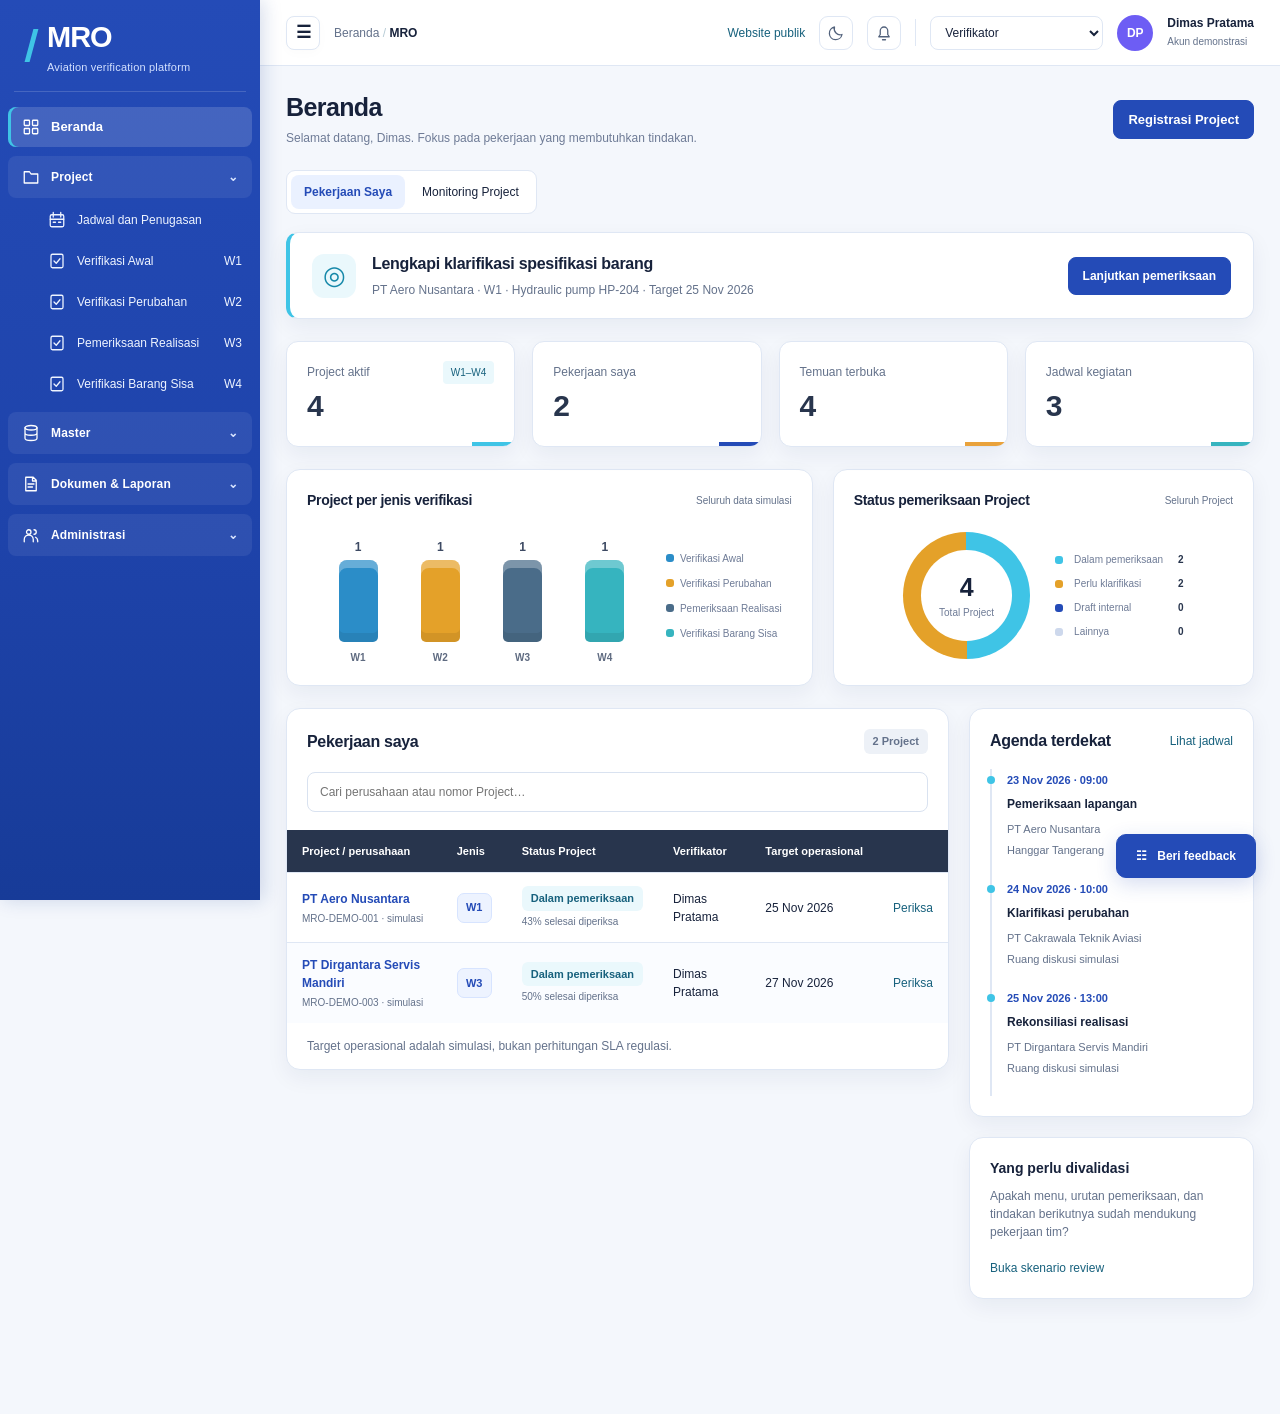
==== commit 486a30d6: "feat : remove client guide" ====
--- a/deliverables/PROTOTYPE-MRO-SIVIKI.html
+++ b/deliverables/PROTOTYPE-MRO-SIVIKI.html
@@ -11,7 +11,7 @@
 body{font-family:Inter,'Segoe UI',Arial,sans-serif;font-size:14px;line-height:1.5;background:var(--bg)}
 button,input,select,textarea{font-family:inherit}button{border-radius:8px;padding:9px 14px;font-size:13px}button:hover{background:var(--primary-soft);border-color:#7996df}.primary{background:var(--primary);border-color:var(--primary);color:#fff}.primary:hover{background:var(--primary-dark);color:white;border-color:var(--primary-dark)}.dark{background:#28354d;border-color:#28354d}.dark:hover{background:#183d9f;color:white}.textbutton{color:var(--primary)}
 .notice{position:relative;background:#e9f7fc;border-color:#cceaf4;color:#356078;font-size:11px;min-height:33px;padding:8px 16px}.notice strong{color:#24516d}
-.shell{display:block;min-height:calc(100vh - 33px);padding-left:var(--sidebar-width)}.shell>div{min-width:0}.sidebar{position:fixed;left:0;top:0;bottom:0;width:var(--sidebar-width);height:100dvh;overflow:auto;z-index:30;padding:0 8px 18px;background:linear-gradient(180deg,#244bb7 0,#1e43aa 60%,#173b98 100%);box-shadow:3px 0 18px rgba(19,55,140,.18)}
+.shell{display:block;min-height:100vh;padding-left:var(--sidebar-width)}.shell>div{min-width:0}.sidebar{position:fixed;left:0;top:0;bottom:0;width:var(--sidebar-width);height:100dvh;overflow:auto;z-index:30;padding:0 8px 18px;background:linear-gradient(180deg,#244bb7 0,#1e43aa 60%,#173b98 100%);box-shadow:3px 0 18px rgba(19,55,140,.18)}
 .sidebar .brand{height:92px;flex-shrink:0;margin:0 6px 12px;padding:17px 15px;border-bottom:1px solid #ffffff29;font-size:29px;font-weight:900;letter-spacing:-1px;gap:13px}.sidebar .brand small{font-size:11px;letter-spacing:.2px;font-weight:500;color:#d4e1ff}.brandmark{height:33px;width:5px;flex-shrink:0}.sidebar a{color:#eef4ff;border-radius:8px;padding:11px 14px;font-size:13px;font-weight:600;gap:11px;margin:3px 0;line-height:1.25}.sidebar a.active{color:white;background:#ffffff26;box-shadow:inset 3px 0 0 var(--cyan)}.sidebar a:hover,.sidebar a.active:hover{background:#ffffff20;color:white}.sidebar summary{background:#ffffff12;font-size:12px;font-weight:700;letter-spacing:.15px;padding:12px 14px;border-radius:8px;align-items:center;justify-content:flex-start;gap:11px}.sidebar summary:after{margin-left:auto;color:#d9e5ff}.sidebar details{margin-top:9px}.sidebar details a{font-size:12px;font-weight:500;padding:10px 10px 10px 15px;margin-left:25px}.sidefoot{font-size:11px;line-height:1.7;border-color:#ffffff29;margin:25px 12px 0;padding:15px 5px 0;color:#c6d8ff}.sidefoot a{font-size:11px!important}.navicon{display:inline-flex;width:18px;flex:0 0 18px;align-items:center;justify-content:center}.navicon svg{width:18px;height:18px;fill:none;stroke:currentColor;stroke-width:1.7;stroke-linecap:round;stroke-linejoin:round}
 .topbar{height:66px;position:sticky;top:0;z-index:20;padding:0 26px;gap:10px}.toplinks{gap:14px}.topbar select{font-size:12px;width:173px;border-radius:8px;padding:8px 10px;border-color:var(--border)}.topbar .small{font-size:12px}.topbar .textbutton{font-size:12px}.topbar .avatar{background:#6d5df4;color:white;border:0;height:36px;width:36px}.topbar .mobilemenu{display:inline-flex;align-items:center;justify-content:center;width:34px;height:34px;font-size:17px;padding:0;border-color:var(--border);box-shadow:0 3px 12px #00000005}.user-meta{font-size:12px;line-height:1.45;white-space:nowrap}.user-meta small{color:var(--muted);font-size:10px}.top-icon{height:34px;width:34px;padding:7px;display:inline-flex;align-items:center;justify-content:center;border-color:var(--border);border-radius:9px;color:#52627c}.top-icon .navicon{width:17px}.top-divider{height:27px;width:1px;background:var(--border)}
 .main{padding:26px 26px 95px;max-width:1700px;width:100%;margin:0 auto}.pagehead{margin-bottom:23px;align-items:center}.pagehead p{font-size:12px;color:#6e7b96}h1{font-size:25px;font-weight:800;letter-spacing:-.6px;margin-bottom:6px}h2{font-size:16px;font-weight:750}h3{font-size:14px}.overline{font-size:12px}.actions{align-items:center}.actions button{white-space:nowrap}.panel{border-radius:var(--radius);box-shadow:var(--shadow);padding:20px;margin-bottom:20px}.panel.flush{padding:0}.panelhead{margin-bottom:16px}.stats{gap:17px;margin-bottom:22px}.stat{position:relative;overflow:hidden;border-radius:12px;padding:19px 20px;border-color:var(--border);box-shadow:var(--shadow)}.stat span{font-size:12px}.stat b{font-size:30px;font-weight:800;color:#28354d;margin-top:3px}.stat em{font-size:10px}.stat:after{content:'';position:absolute;right:0;bottom:0;width:42px;height:4px;background:var(--cyan)}.stat:nth-child(2):after{background:#244bb7}.stat:nth-child(3):after{background:#e9a23b}.stat:nth-child(4):after{background:#36b4bf}.segments{border-radius:9px;border-color:var(--border);padding:4px}.segments button{font-size:12px;padding:8px 13px}.segments button.selected{background:var(--primary-soft);color:var(--primary)}
@@ -165,8 +165,8 @@
 function save(){try{localStorage.setItem('mro-siviki-demo-v1',JSON.stringify(db))}catch(e){storageOK=false;toast('Penyimpanan browser tidak tersedia. Perubahan hanya bertahan selama halaman ini terbuka.')}}
 function esc(s){return String(s??'').replace(/[&<>"']/g,c=>({'&':'&amp;','<':'&lt;','>':'&gt;','"':'&quot;',"'":'&#39;'}[c]))}function date(s){return new Date(s+'T12:00:00').toLocaleDateString('id-ID',{day:'numeric',month:'short',year:'numeric'})}function btn(t,fn,cls=''){return `<button type="button" class="${cls}" onclick="${fn}">${t}</button>`}function badge(t,cls=''){return `<span class="badge ${cls}">${esc(t)}</span>`}function project(){return db.projects.find(p=>p.id===route[1])||db.projects[0]}function go(path){location.hash=path}function log(p,t){db.activity.unshift({project:p,time:new Date().toLocaleString('id-ID',{timeZone:'Asia/Jakarta'}),text:t});save()}function toast(t){document.getElementById('live').innerHTML=`<div class="toast">${esc(t)}</div>`;setTimeout(()=>document.getElementById('live').innerHTML='',4500)}
 function dialog(title,body){document.getElementById('modal').innerHTML=`<div class="dialoghead"><h2>${title}</h2><button class="close" aria-label="Tutup dialog" onclick="closeModal()">×</button></div><div class="dialogbody">${body}</div>`;document.getElementById('modal').showModal()}function closeModal(){document.getElementById('modal').close()}function download(name,data,type='text/plain'){const u=URL.createObjectURL(new Blob([data],{type}));const a=document.createElement('a');a.href=u;a.download=name;a.click();setTimeout(()=>URL.revokeObjectURL(u),1000)}
-function navlink(path,label){return `<a class="${(location.hash.slice(1)||'home')===path?'active':''}" href="#${path}">${label}</a>`}function side(){return `<aside class="sidebar" id="sidebar"><div class="brand"><i class="brandmark"></i><div>MRO<small>Aviation verification platform</small></div><button class="close-nav" aria-label="Tutup navigasi" onclick="toggleNav()">×</button></div><nav>${navlink('home',icon('grid')+'Beranda')}<details open><summary>${icon("folder")}Project</summary>${navlink('schedule',icon('calendar')+'Jadwal dan Penugasan')}${Object.entries(types).map(([w,t])=>navlink('list/'+w,`${icon('check')}${t} <span style="margin-left:auto;font-size:12px">${w}</span>`)).join('')}</details><details ${route[0]==='master'?'open':''}><summary>${icon("database")}Master</summary>${['Perusahaan MRO','Fasilitas & Lokasi','Referensi Barang & HS Code','Jenis Verifikasi','Kategori Dokumen'].map((n,i)=>navlink('master/'+i,n)).join('')}</details><details ${route[0]==='documents'?'open':''}><summary>${icon("file")}Dokumen & Laporan</summary>${['SKVI & Perubahan','Pemeriksaan Realisasi','SKVBS','Laporan Operasional'].map((n,i)=>navlink('documents/'+i,n)).join('')}</details><details ${route[0]==='admin'?'open':''}><summary>${icon("users")}Administrasi</summary>${['Pengguna','Role & Hak Akses','Audit Aktivitas','Pengaturan Sistem'].map((n,i)=>navlink('admin/'+i,n)).join('')}</details></nav><div class="sidefoot"><b>Client validation · v1.2</b><br>Untuk diskusi PT Surveyor Indonesia<br><br><a href="#guide" style="padding:0;margin:0;color:#a9eafa">Panduan review & keputusan</a><a href="#feedback" style="padding:8px 0 0;margin:0;color:#a9eafa">Catatan feedback client</a></div></aside>`}
-function head(title,desc,actions=''){return `<div class="pagehead"><div><h1>${title}</h1><p>${desc}</p></div><div class="actions">${actions}</div></div>`}function shell(content){return `<div class="notice"><strong>Prototype / bukan dokumen resmi</strong> Data simulasi · desain untuk feedback, belum requirement final</div><div class="shell">${side()}<div><header class="topbar"><div class="toplinks"><button class="mobilemenu" aria-label="Buka navigasi" onclick="toggleNav()">☰</button><span class="reviewlabel small muted">${esc(({home:"Beranda",schedule:"Project",list:"Project",project:"Project",register:"Registrasi Project",master:"Master",documents:"Dokumen & Laporan",admin:"Administrasi",feedback:"Feedback client",guide:"Panduan"})[route[0]]||"MRO")} <span style="color:#b6cbd5">/</span> <b style="color:var(--navy)">MRO</b></span></div><div class="toplinks"><a href="#public" class="small">Website publik</a><button class="top-icon" aria-label="Ganti tema" onclick="toggleTheme()">${icon("moon")}</button><button class="top-icon" aria-label="Lihat temuan terbuka" onclick="go('project/MRO-DEMO-001/findings')">${icon("bell")}</button><span class="top-divider"></span><button class="textbutton" onclick="go('guide')">Panduan</button><select aria-label="Simulasi peran" onchange="setRole(this.value)">${roles.map(r=>`<option ${r===role?'selected':''}>${r}</option>`).join('')}</select><span class="avatar" title="Akun simulasi">DP</span><div class="user-meta"><b>Dimas Pratama</b><br><small>Akun demonstrasi</small></div></div></header><main class="main" id="main">${!storageOK?'<div class="note warning">Penyimpanan browser tidak tersedia. Ekspor feedback sebelum menutup halaman.</div>':''}${content}</main></div></div>`}function setRole(v){role=v;try{localStorage.setItem('mro-siviki-role-v1',JSON.stringify(v))}catch{}toast('Simulasi tampilan peran: '+v+'. Hak akses belum diterapkan; menunggu SOP.');render()}
+function navlink(path,label){return `<a class="${(location.hash.slice(1)||'home')===path?'active':''}" href="#${path}">${label}</a>`}function side(){return `<aside class="sidebar" id="sidebar"><div class="brand"><i class="brandmark"></i><div>MRO<small>Aviation verification platform</small></div><button class="close-nav" aria-label="Tutup navigasi" onclick="toggleNav()">×</button></div><nav>${navlink('home',icon('grid')+'Beranda')}<details open><summary>${icon("folder")}Project</summary>${navlink('schedule',icon('calendar')+'Jadwal dan Penugasan')}${Object.entries(types).map(([w,t])=>navlink('list/'+w,`${icon('check')}${t} <span style="margin-left:auto;font-size:12px">${w}</span>`)).join('')}</details><details ${route[0]==='master'?'open':''}><summary>${icon("database")}Master</summary>${['Perusahaan MRO','Fasilitas & Lokasi','Referensi Barang & HS Code','Jenis Verifikasi','Kategori Dokumen'].map((n,i)=>navlink('master/'+i,n)).join('')}</details><details ${route[0]==='documents'?'open':''}><summary>${icon("file")}Dokumen & Laporan</summary>${['SKVI & Perubahan','Pemeriksaan Realisasi','SKVBS','Laporan Operasional'].map((n,i)=>navlink('documents/'+i,n)).join('')}</details><details ${route[0]==='admin'?'open':''}><summary>${icon("users")}Administrasi</summary>${['Pengguna','Role & Hak Akses','Audit Aktivitas','Pengaturan Sistem'].map((n,i)=>navlink('admin/'+i,n)).join('')}</details></nav></aside>`}
+function head(title,desc,actions=''){return `<div class="pagehead"><div><h1>${title}</h1><p>${desc}</p></div><div class="actions">${actions}</div></div>`}function shell(content){return `<div class="shell">${side()}<div><header class="topbar"><div class="toplinks"><button class="mobilemenu" aria-label="Buka navigasi" onclick="toggleNav()">☰</button><span class="reviewlabel small muted">${esc(({home:"Beranda",schedule:"Project",list:"Project",project:"Project",register:"Registrasi Project",master:"Master",documents:"Dokumen & Laporan",admin:"Administrasi",feedback:"Feedback client",guide:"Panduan"})[route[0]]||"MRO")} <span style="color:#b6cbd5">/</span> <b style="color:var(--navy)">MRO</b></span></div><div class="toplinks"><a href="#public" class="small">Website publik</a><button class="top-icon" aria-label="Ganti tema" onclick="toggleTheme()">${icon("moon")}</button><button class="top-icon" aria-label="Lihat temuan terbuka" onclick="go('project/MRO-DEMO-001/findings')">${icon("bell")}</button><span class="top-divider"></span><select aria-label="Simulasi peran" onchange="setRole(this.value)">${roles.map(r=>`<option ${r===role?'selected':''}>${r}</option>`).join('')}</select><span class="avatar" title="Akun simulasi">DP</span><div class="user-meta"><b>Dimas Pratama</b><br><small>Akun demonstrasi</small></div></div></header><main class="main" id="main">${!storageOK?'<div class="note warning">Penyimpanan browser tidak tersedia. Ekspor feedback sebelum menutup halaman.</div>':''}${content}</main></div></div>`}function setRole(v){role=v;try{localStorage.setItem('mro-siviki-role-v1',JSON.stringify(v))}catch{}toast('Simulasi tampilan peran: '+v+'. Hak akses belum diterapkan; menunggu SOP.');render()}
 function tableProjects(list){return `<div class="tablewrap"><table><thead><tr><th>Project / perusahaan</th><th>Jenis</th><th>Status Project</th><th>Verifikator</th><th>Target operasional</th><th></th></tr></thead><tbody>${list.map(p=>`<tr class="clickrow" data-search="${esc((p.name+' '+p.id+' '+p.w+' '+p.status).toLowerCase())}"><td><a class="projectlink" href="#project/${p.id}/summary">${esc(p.name)}</a><small>${p.id} · simulasi</small></td><td><span class="workflow">${p.w}</span></td><td>${badge(p.status,p.status.includes('klarifikasi')?'amber':'')}<small>${p.progress}% selesai diperiksa</small></td><td>${esc(p.owner)}</td><td>${date(p.due)}</td><td><a href="#project/${p.id}/inspection">Periksa</a></td></tr>`).join('')||'<tr><td colspan="6" class="empty">Belum ada Project. Gunakan Registrasi Project untuk membuat contoh baru.</td></tr>'}</tbody></table><div id="no-results" class="empty hide">Tidak ada Project yang cocok dengan pencarian.</div></div>`}function filterRows(q){let n=0;document.querySelectorAll('[data-search]').forEach(e=>{let match=e.dataset.search.includes(q.toLowerCase());e.classList.toggle('hide',!match);if(match)n++});document.getElementById('no-results')?.classList.toggle('hide',n>0)}
 function home(){let mine=db.projects.filter(p=>p.owner==='Dimas Pratama');let list=view==='mine'?mine:db.projects;let f=db.findings.filter(f=>f.status!=='Selesai').length;return head('Beranda','Selamat datang, Dimas. Fokus pada pekerjaan yang membutuhkan tindakan.',btn('Registrasi Project',"startRegistration()",'primary'))+`<div class="segments">${btn('Pekerjaan Saya',"view='mine';render()",view==='mine'?'selected':'')}${btn('Monitoring Project',"view='all';render()",view==='all'?'selected':'')}</div><div class="priority"><span class="symbol">◎</span><div><h2>Lengkapi klarifikasi spesifikasi barang</h2><p>PT Aero Nusantara · W1 · Hydraulic pump HP-204 · Target 25 Nov 2026</p></div>${btn('Lanjutkan pemeriksaan',"go('project/MRO-DEMO-001/inspection')",'primary')}</div><div class="stats"><div class="stat"><em>W1–W4</em><span>Project aktif</span><b>${db.projects.length}</b></div><div class="stat"><span>Pekerjaan saya</span><b>${mine.length}</b></div><div class="stat"><span>Temuan terbuka</span><b>${f}</b></div><div class="stat"><span>Jadwal kegiatan</span><b>${db.schedules.length}</b></div></div>${overviewCharts()}<div class="columns"><section class="panel flush"><div style="padding:20px 20px 0"><div class="panelhead"><h2>${view==='mine'?'Pekerjaan saya':'Monitoring seluruh Project'}</h2>${badge(list.length+' Project','gray')}</div><div class="toolbar"><input aria-label="Cari Project" placeholder="Cari perusahaan atau nomor Project…" oninput="filterRows(this.value)"></div></div>${tableProjects(list)}<div style="padding:14px 20px" class="small muted">Target operasional adalah simulasi, bukan perhitungan SLA regulasi.</div></section><aside><section class="panel"><div class="panelhead"><h2>Agenda terdekat</h2><a class="small" href="#schedule">Lihat jadwal</a></div>${db.schedules.slice(0,3).map(s=>`<div class="agenda"><time>${date(s.date)} · ${s.start}</time><p><b>${esc(s.activity)}</b></p><small>${esc(db.projects.find(p=>p.id===s.project)?.name)}<br>${esc(s.location)}</small></div>`).join('')}</section><section class="panel"><h3>Yang perlu divalidasi</h3><p class="small muted">Apakah menu, urutan pemeriksaan, dan tindakan berikutnya sudah mendukung pekerjaan tim?</p><a class="small" href="#guide">Buka skenario review</a></section></aside></div>`}
 function listPage(){let w=route[1] in types?route[1]:'W1';return head(types[w],`${w} · ${outputs[w]} · Data seluruh perusahaan di bawah adalah simulasi.`,btn('Jadwal dan Penugasan',"go('schedule')"))+`<section class="panel"><div class="toolbar"><input aria-label="Cari Project" placeholder="Cari perusahaan atau nomor Project…" oninput="filterRows(this.value)"><select aria-label="Filter status" onchange="filterRows(this.value)"><option value="">Semua status</option><option>Dalam pemeriksaan</option><option>Perlu klarifikasi</option><option>Draft internal</option></select></div>${tableProjects(db.projects.filter(p=>p.w===w))}</section><div class="note">Project baru diregistrasikan melalui <a href="#schedule">Jadwal dan Penugasan</a>. Registrasi tidak otomatis membuat jadwal atau dokumen hasil.</div>`}
@@ -208,7 +208,7 @@
 function simpleTable(headers,rows){return `<div class="tablewrap"><table><thead><tr>${headers.map(h=>`<th>${esc(h)}</th>`).join('')}</tr></thead><tbody>${rows.map(r=>`<tr data-search="${esc(r.join(' ').toLowerCase())}">${r.map(c=>`<td>${esc(c)}</td>`).join('')}</tr>`).join('')}</tbody></table><div id="no-results" class="empty hide">Tidak ada hasil yang cocok.</div></div>`}
 function documentsPage(){let i=Number(route[1]||0),name=['SKVI & Perubahan','Laporan Pemeriksaan Realisasi','Register SKVBS','Laporan Operasional'][i];let list=db.projects.filter(p=>i===0?['W1','W2'].includes(p.w):i===1?p.w==='W3':i===2?p.w==='W4':true);return head(name,'Register lintas Project. Dokumen hasil dan pekerjaan verifikasi tetap memiliki status terpisah.')+`<div class="note">Tidak ada dokumen resmi yang diterbitkan pada prototype. Review internal bukan penerbitan, dan bukan Tanda Sah pemerintah.</div><section class="panel"><div class="toolbar"><input placeholder="Cari perusahaan atau jenis hasil…" aria-label="Cari dokumen hasil" oninput="filterRows(this.value)">${btn('Ekspor register simulasi',`exportRegister(${i})`)}</div><div class="tablewrap"><table><thead><tr><th>Jenis hasil / Project</th><th>Perusahaan</th><th>Status dokumen</th><th>Status resmi</th><th></th></tr></thead><tbody>${list.map(p=>`<tr data-search="${esc((p.name+' '+outputs[p.w]+' '+p.id).toLowerCase())}"><td><b>${outputs[p.w]}</b><small>${p.id}</small></td><td>${esc(p.name)}</td><td>${badge(p.result,'gray')}</td><td>${esc(p.official)}</td><td><a href="#project/${p.id}/result">Buka hasil</a></td></tr>`).join('')}</tbody></table><div id="no-results" class="empty hide">Tidak ada dokumen yang cocok.</div></div></section>`}function csv(rows){return '\ufeff'+rows.map(r=>r.map(c=>'"'+String(c??'').replace(/"/g,'""')+'"').join(',')).join('\r\n')}function exportRegister(i){let list=db.projects.filter(p=>i===0?['W1','W2'].includes(p.w):i===1?p.w==='W3':i===2?p.w==='W4':true);download('Register-SIMULASI.csv',csv([['PROTOTYPE / BUKAN DOKUMEN RESMI'],['Project','Perusahaan','Jenis hasil','Status dokumen','Status resmi'],...list.map(p=>[p.id,p.name,outputs[p.w],p.result,p.official])]),'text/csv;charset=utf-8')}
 function adminPage(){let i=Number(route[1]||0);let names=['Pengguna','Role & Hak Akses','Audit Aktivitas','Pengaturan Sistem'];let content=i===0?simpleTable(['Nama simulasi','Role hipotesis','Status'],[['Dimas Pratama','Verifikator','Demo'],['Rani Wibowo','Verifikator','Demo'],['Maya Anindita','Petugas Operasional','Demo'],['Bima Saputra','Penanggung Jawab Operasional','Demo'],['Admin Demo','System Administrator','Demo']]):i===1?simpleTable(['Role provisional','Tanggung jawab kandidat','Batasan'],roles.map((r,n)=>[r,['Registrasi dan pencatatan sumber','Pemeriksaan, bukti, temuan dan draft','Penugasan, monitoring dan koordinasi review','Akun, akses dan konfigurasi'][n],'Kewenangan final menunggu SOP'])):i===2?(db.activity.length?simpleTable(['Waktu WIB','Project','Aktivitas simulasi'],db.activity.map(a=>[a.time,a.project,a.text])):'<div class="empty">Belum ada aktivitas pengguna. Ubah penilaian atau jadwal untuk melihat jejak perubahan.</div>'):`<div class="keyvalues"><div><small>Versi prototype</small>${VERSION}</div><div><small>Integrasi SIINas</small>Ditunda · tidak ada koneksi</div><div><small>Penyimpanan</small>Lokal browser / perangkat</div><div><small>Autentikasi</small>Simulasi peran; tidak ada login sungguhan</div></div><div class="note warning">Reset mengembalikan data Project simulasi. Feedback dipertahankan agar catatan review tidak hilang.</div>${btn('Reset data simulasi','confirmReset()')}`;return head(names[i], 'Tampilan representatif untuk validasi struktur administrasi.')+`<div class="note">Pergantian peran di header hanya alat presentasi. Hak akses, pemisahan tugas dan kewenangan dokumen belum diterapkan atau disahkan.</div><section class="panel">${content}</section>`}function confirmReset(){dialog('Reset data simulasi?',`<p>Perubahan Project, jadwal, penilaian dan draft pada browser ini akan dikembalikan ke contoh awal. Feedback tetap disimpan.</p><div class="footeractions">${btn('Batal','closeModal()')}${btn('Reset data simulasi','resetDemo()','primary')}</div>`)}function resetDemo(){db=structuredClone(seed);save();closeModal();go('home');render();toast('Data simulasi dikembalikan. Feedback tetap tersimpan.')}
-function publicPage(){return `<div class="public"><div class="notice"><strong>Prototype / bukan dokumen resmi</strong> Konsep website informasi untuk diskusi PT Surveyor Indonesia</div><header class="publicnav"><a href="#public" class="brand"><i class="brandmark"></i><div>MRO<small>Aviation verification platform</small></div></a><nav class="publiclinks"><a href="#public" onclick="scrollSection(event,'layanan')">Layanan</a><a href="#public" onclick="scrollSection(event,'proses')">Proses</a><a href="#public" onclick="scrollSection(event,'faq')">FAQ</a><button class="dark" onclick="demoLogin()">Akses internal</button></nav></header><section class="hero"><div><p class="eyebrow">Konsep layanan verifikasi industri MRO</p><h1>Kejelasan pada setiap tahap verifikasi.</h1><p>Informasi verifikasi industri terkait barang dan bahan impor untuk kegiatan pemeliharaan, perbaikan, dan overhaul pesawat udara.</p><div class="actions">${btn('Kenali layanan',"document.getElementById('layanan').scrollIntoView({behavior:'smooth'})",'primary')}${btn('Informasi proses',"document.getElementById('proses').scrollIntoView({behavior:'smooth'})")}</div><p class="small" style="margin-top:22px">Website informasi · bukan portal permohonan</p></div><svg class="blueprint" viewBox="0 0 500 330" role="img" aria-label="Ilustrasi skematik pesawat dan titik pemeriksaan"><defs><pattern id="grid" width="30" height="30" patternUnits="userSpaceOnUse"><path d="M 30 0 L 0 0 0 30" fill="none" stroke="#244d60" stroke-width="1"/></pattern></defs><rect width="500" height="330" fill="url(#grid)"/><g fill="none" stroke="currentColor" stroke-width="1.8"><ellipse cx="250" cy="165" rx="186" ry="126" opacity=".25" stroke-dasharray="4 6"/><path d="M250 35 Q266 45 266 83 L266 131 414 226 414 244 266 191 266 260 311 290 311 301 250 280 189 301 189 290 234 260 234 191 86 244 86 226 234 131 234 83 Q234 45 250 35Z" fill="#153c4e"/><path d="M250 42V279M141 222H360" opacity=".4" stroke-dasharray="4 5"/><circle cx="265" cy="137" r="6" fill="#3fc4e6"/><path d="M271 137H369L386 119"/><circle cx="236" cy="198" r="6" fill="#3fc4e6"/><path d="M230 198H115L98 179"/><circle cx="267" cy="259" r="6" fill="#3fc4e6"/><path d="M273 259H383"/></g><g fill="#9edff0" font-family="Segoe UI,Arial" font-size="12"><text x="362" y="108">Identitas & bukti</text><text x="25" y="169">Pemeriksaan</text><text x="365" y="280">Ketertelusuran</text></g></svg></section><section class="publicsection" id="layanan"><h2>Empat konteks, pemeriksaan yang terarah.</h2><p class="muted">Gambaran layanan konseptual. Lingkup penugasan dan kewenangan PT Surveyor Indonesia perlu dikonfirmasi.</p><div class="publiccards">${Object.entries(types).map(([w,t])=>`<article><span class="workflow">${w}</span><h3 style="margin-top:18px">${t}</h3><p>${{W1:'Penelaahan persyaratan, rencana kebutuhan impor dan kapasitas fasilitas.',W2:'Penelaahan perubahan yang mengacu pada data dan dokumen sebelumnya.',W3:'Pemeriksaan realisasi impor, penggunaan dan persediaan.',W4:'Penelaahan kategori, kondisi dan bukti barang atau bahan sisa.'}[w]}</p></article>`).join('')}</div></section><section class="publicsection" id="proses" style="background:var(--bg)"><h2>Informasi proses</h2><div class="twocol"><div><h3>Permohonan & referensi resmi</h3><p class="muted">Permohonan mengikuti kanal resmi yang berlaku. Website ini tidak menyediakan pendaftaran perusahaan atau pengajuan layanan.</p><h3>Penelaahan & hasil</h3><p class="muted">Pemeriksaan, bukti dan hasil mengikuti jenis verifikasi serta ketentuan dan kewenangan yang telah dikonfirmasi.</p></div><div class="panel"><h3>Referensi discovery</h3><p class="small muted">Referensi pada tahap discovery: Permenperin No. 16 Tahun 2026, PMK No. 50 Tahun 2026, serta PMK No. 26/PMK.010/2022 dan perubahannya. Ringkasan ini bukan nasihat hukum atau SOP.</p><p class="small">Katalog dan tautan referensi resmi perlu ditinjau sebelum website digunakan sebagai informasi layanan resmi.</p><span class="badge gray">Konten masih untuk validasi</span></div></div></section><section class="publicsection" id="faq"><h2>Pertanyaan umum</h2><details><summary>Apakah permohonan dapat diajukan dari website ini?</summary><p>Tidak. Website publik hanya menyajikan informasi. Pengajuan tetap mengikuti kanal resmi yang berlaku; prototype tidak terhubung ke SIINas.</p></details><details><summary>Apakah ini layanan sertifikasi kelaikudaraan?</summary><p>Konsep platform berfokus pada verifikasi industri terkait barang dan bahan MRO. Bukan sistem penerbitan sertifikat kelaikudaraan.</p></details><details><summary>Apakah hasil pada demo merupakan dokumen resmi?</summary><p>Tidak. Semua nama perusahaan, data pemeriksaan dan draft hasil adalah simulasi untuk memperoleh feedback.</p></details><details><summary>Bagaimana menghubungi tim layanan?</summary><p>Informasi unit, alamat, email dan nomor kontak layanan resmi belum diberikan client. Area kontak ini akan dilengkapi setelah konfirmasi; prototype tidak mengirim pesan.</p></details></section><footer class="publicfooter">Konsep untuk review PT Surveyor Indonesia · ${VERSION}<br>Penetapan, SOP, otorisasi dan isi layanan belum dikonfirmasi. Desain bukan requirement final.</footer></div>`}function scrollSection(e,id){e.preventDefault();document.getElementById(id).scrollIntoView({behavior:matchMedia('(prefers-reduced-motion: reduce)').matches?'auto':'smooth'})}function demoLogin(){dialog('Akses internal · simulasi',`<p class="note">Tidak memerlukan kredensial. Pilih peran untuk mencoba navigasi internal dengan data fiktif.</p><label for="demorole">Peran demo</label><select id="demorole">${roles.map(r=>`<option ${r===role?'selected':''}>${r}</option>`).join('')}</select><p class="small muted">Ini bukan autentikasi. Kewenangan dan pemisahan tugas masih provisional.</p><div class="footeractions">${btn('Masuk demo',"role=document.getElementById('demorole').value;closeModal();go('home')",'primary')}</div>`)}
+function publicPage(){return `<div class="public"><header class="publicnav"><a href="#public" class="brand"><i class="brandmark"></i><div>MRO<small>Aviation verification platform</small></div></a><nav class="publiclinks"><a href="#public" onclick="scrollSection(event,'layanan')">Layanan</a><a href="#public" onclick="scrollSection(event,'proses')">Proses</a><a href="#public" onclick="scrollSection(event,'faq')">FAQ</a><button class="dark" onclick="demoLogin()">Akses internal</button></nav></header><section class="hero"><div><p class="eyebrow">Konsep layanan verifikasi industri MRO</p><h1>Kejelasan pada setiap tahap verifikasi.</h1><p>Informasi verifikasi industri terkait barang dan bahan impor untuk kegiatan pemeliharaan, perbaikan, dan overhaul pesawat udara.</p><div class="actions">${btn('Kenali layanan',"document.getElementById('layanan').scrollIntoView({behavior:'smooth'})",'primary')}${btn('Informasi proses',"document.getElementById('proses').scrollIntoView({behavior:'smooth'})")}</div><p class="small" style="margin-top:22px">Website informasi · bukan portal permohonan</p></div><svg class="blueprint" viewBox="0 0 500 330" role="img" aria-label="Ilustrasi skematik pesawat dan titik pemeriksaan"><defs><pattern id="grid" width="30" height="30" patternUnits="userSpaceOnUse"><path d="M 30 0 L 0 0 0 30" fill="none" stroke="#244d60" stroke-width="1"/></pattern></defs><rect width="500" height="330" fill="url(#grid)"/><g fill="none" stroke="currentColor" stroke-width="1.8"><ellipse cx="250" cy="165" rx="186" ry="126" opacity=".25" stroke-dasharray="4 6"/><path d="M250 35 Q266 45 266 83 L266 131 414 226 414 244 266 191 266 260 311 290 311 301 250 280 189 301 189 290 234 260 234 191 86 244 86 226 234 131 234 83 Q234 45 250 35Z" fill="#153c4e"/><path d="M250 42V279M141 222H360" opacity=".4" stroke-dasharray="4 5"/><circle cx="265" cy="137" r="6" fill="#3fc4e6"/><path d="M271 137H369L386 119"/><circle cx="236" cy="198" r="6" fill="#3fc4e6"/><path d="M230 198H115L98 179"/><circle cx="267" cy="259" r="6" fill="#3fc4e6"/><path d="M273 259H383"/></g><g fill="#9edff0" font-family="Segoe UI,Arial" font-size="12"><text x="362" y="108">Identitas & bukti</text><text x="25" y="169">Pemeriksaan</text><text x="365" y="280">Ketertelusuran</text></g></svg></section><section class="publicsection" id="layanan"><h2>Empat konteks, pemeriksaan yang terarah.</h2><p class="muted">Gambaran layanan konseptual. Lingkup penugasan dan kewenangan PT Surveyor Indonesia perlu dikonfirmasi.</p><div class="publiccards">${Object.entries(types).map(([w,t])=>`<article><span class="workflow">${w}</span><h3 style="margin-top:18px">${t}</h3><p>${{W1:'Penelaahan persyaratan, rencana kebutuhan impor dan kapasitas fasilitas.',W2:'Penelaahan perubahan yang mengacu pada data dan dokumen sebelumnya.',W3:'Pemeriksaan realisasi impor, penggunaan dan persediaan.',W4:'Penelaahan kategori, kondisi dan bukti barang atau bahan sisa.'}[w]}</p></article>`).join('')}</div></section><section class="publicsection" id="proses" style="background:var(--bg)"><h2>Informasi proses</h2><div class="twocol"><div><h3>Permohonan & referensi resmi</h3><p class="muted">Permohonan mengikuti kanal resmi yang berlaku. Website ini tidak menyediakan pendaftaran perusahaan atau pengajuan layanan.</p><h3>Penelaahan & hasil</h3><p class="muted">Pemeriksaan, bukti dan hasil mengikuti jenis verifikasi serta ketentuan dan kewenangan yang telah dikonfirmasi.</p></div><div class="panel"><h3>Referensi discovery</h3><p class="small muted">Referensi pada tahap discovery: Permenperin No. 16 Tahun 2026, PMK No. 50 Tahun 2026, serta PMK No. 26/PMK.010/2022 dan perubahannya. Ringkasan ini bukan nasihat hukum atau SOP.</p><p class="small">Katalog dan tautan referensi resmi perlu ditinjau sebelum website digunakan sebagai informasi layanan resmi.</p><span class="badge gray">Konten masih untuk validasi</span></div></div></section><section class="publicsection" id="faq"><h2>Pertanyaan umum</h2><details><summary>Apakah permohonan dapat diajukan dari website ini?</summary><p>Tidak. Website publik hanya menyajikan informasi. Pengajuan tetap mengikuti kanal resmi yang berlaku; prototype tidak terhubung ke SIINas.</p></details><details><summary>Apakah ini layanan sertifikasi kelaikudaraan?</summary><p>Konsep platform berfokus pada verifikasi industri terkait barang dan bahan MRO. Bukan sistem penerbitan sertifikat kelaikudaraan.</p></details><details><summary>Apakah hasil pada demo merupakan dokumen resmi?</summary><p>Tidak. Semua nama perusahaan, data pemeriksaan dan draft hasil adalah simulasi untuk memperoleh feedback.</p></details><details><summary>Bagaimana menghubungi tim layanan?</summary><p>Informasi unit, alamat, email dan nomor kontak layanan resmi belum diberikan client. Area kontak ini akan dilengkapi setelah konfirmasi; prototype tidak mengirim pesan.</p></details></section><footer class="publicfooter">Konsep untuk review PT Surveyor Indonesia · ${VERSION}<br>Penetapan, SOP, otorisasi dan isi layanan belum dikonfirmasi. Desain bukan requirement final.</footer></div>`}function scrollSection(e,id){e.preventDefault();document.getElementById(id).scrollIntoView({behavior:matchMedia('(prefers-reduced-motion: reduce)').matches?'auto':'smooth'})}function demoLogin(){dialog('Akses internal · simulasi',`<p class="note">Tidak memerlukan kredensial. Pilih peran untuk mencoba navigasi internal dengan data fiktif.</p><label for="demorole">Peran demo</label><select id="demorole">${roles.map(r=>`<option ${r===role?'selected':''}>${r}</option>`).join('')}</select><p class="small muted">Ini bukan autentikasi. Kewenangan dan pemisahan tugas masih provisional.</p><div class="footeractions">${btn('Masuk demo',"role=document.getElementById('demorole').value;closeModal();go('home')",'primary')}</div>`)}
 function context(){if(route[0]==='project')return `${project().id} / ${project().w} / ${route[2]||'summary'}`;return location.hash.slice(1)||'home'}
 function openFeedback(prefill=''){let ctx=context();dialog('Feedback untuk tim desain',`<form onsubmit="saveFeedback(event)"><p class="note">Halaman: <b>${esc(ctx)}</b><br>Catatan disimpan di browser ini. Tidak terkirim otomatis. Ekspor dan kirim file melalui kanal review yang disepakati.</p><div class="formgrid"><div><label for="fbname">Nama / inisial reviewer</label><input id="fbname" required value="${esc(getStored('mro-reviewer',''))}" placeholder="Contoh: Tim Operasional SI"></div><div><label for="fbcategory">Area feedback</label><select id="fbcategory"><option>Alur kerja</option><option>Navigasi & istilah</option><option>Data & dokumen</option><option>Tampilan & keterbacaan</option><option>Kewenangan / SOP</option></select></div><div><label for="fbpriority">Prioritas diskusi</label><select id="fbpriority"><option>Perlu diperbaiki</option><option>Menghambat pekerjaan</option><option>Saran peningkatan</option><option>Sudah sesuai untuk prototype</option></select></div><div><label for="fbtask">Tugas yang sedang dicoba</label><input id="fbtask" value="${esc(prefill)}" placeholder="Contoh: menilai perubahan W2"></div><div class="wide"><label for="fbnote">Apa yang sesuai atau membingungkan?</label><textarea id="fbnote" required placeholder="Jelaskan kondisi, ekspektasi dan bagian yang perlu dibahas…"></textarea></div><div class="wide"><label for="fbsuggestion">Usulan perbaikan (opsional)</label><textarea id="fbsuggestion" style="min-height:65px"></textarea></div></div><div class="footeractions">${btn('Lihat semua feedback',"closeModal();go('feedback')")}<button class="primary">Simpan feedback lokal</button></div></form>`);document.getElementById('modal').dataset.context=ctx;document.getElementById('modal').dataset.path=location.hash.slice(1)||'home'}
 function saveFeedback(e){e.preventDefault();let v=n=>document.getElementById('fb'+n).value;feedback.push({id:'FB-'+Date.now(),version:VERSION,time:new Date().toISOString(),context:document.getElementById('modal').dataset.context,path:document.getElementById('modal').dataset.path,reviewer:v('name'),category:v('category'),priority:v('priority'),task:v('task'),note:v('note'),suggestion:v('suggestion'),decision:'Belum ditinjau'});try{localStorage.setItem('mro-siviki-feedback-v1',JSON.stringify(feedback));localStorage.setItem('mro-reviewer',JSON.stringify(v('name')))}catch{storageOK=false}closeModal();render();toast('Feedback dicatat '+(storageOK?'di browser ini':'di sesi ini')+'. Ekspor sebelum dibagikan ke tim desain.')}
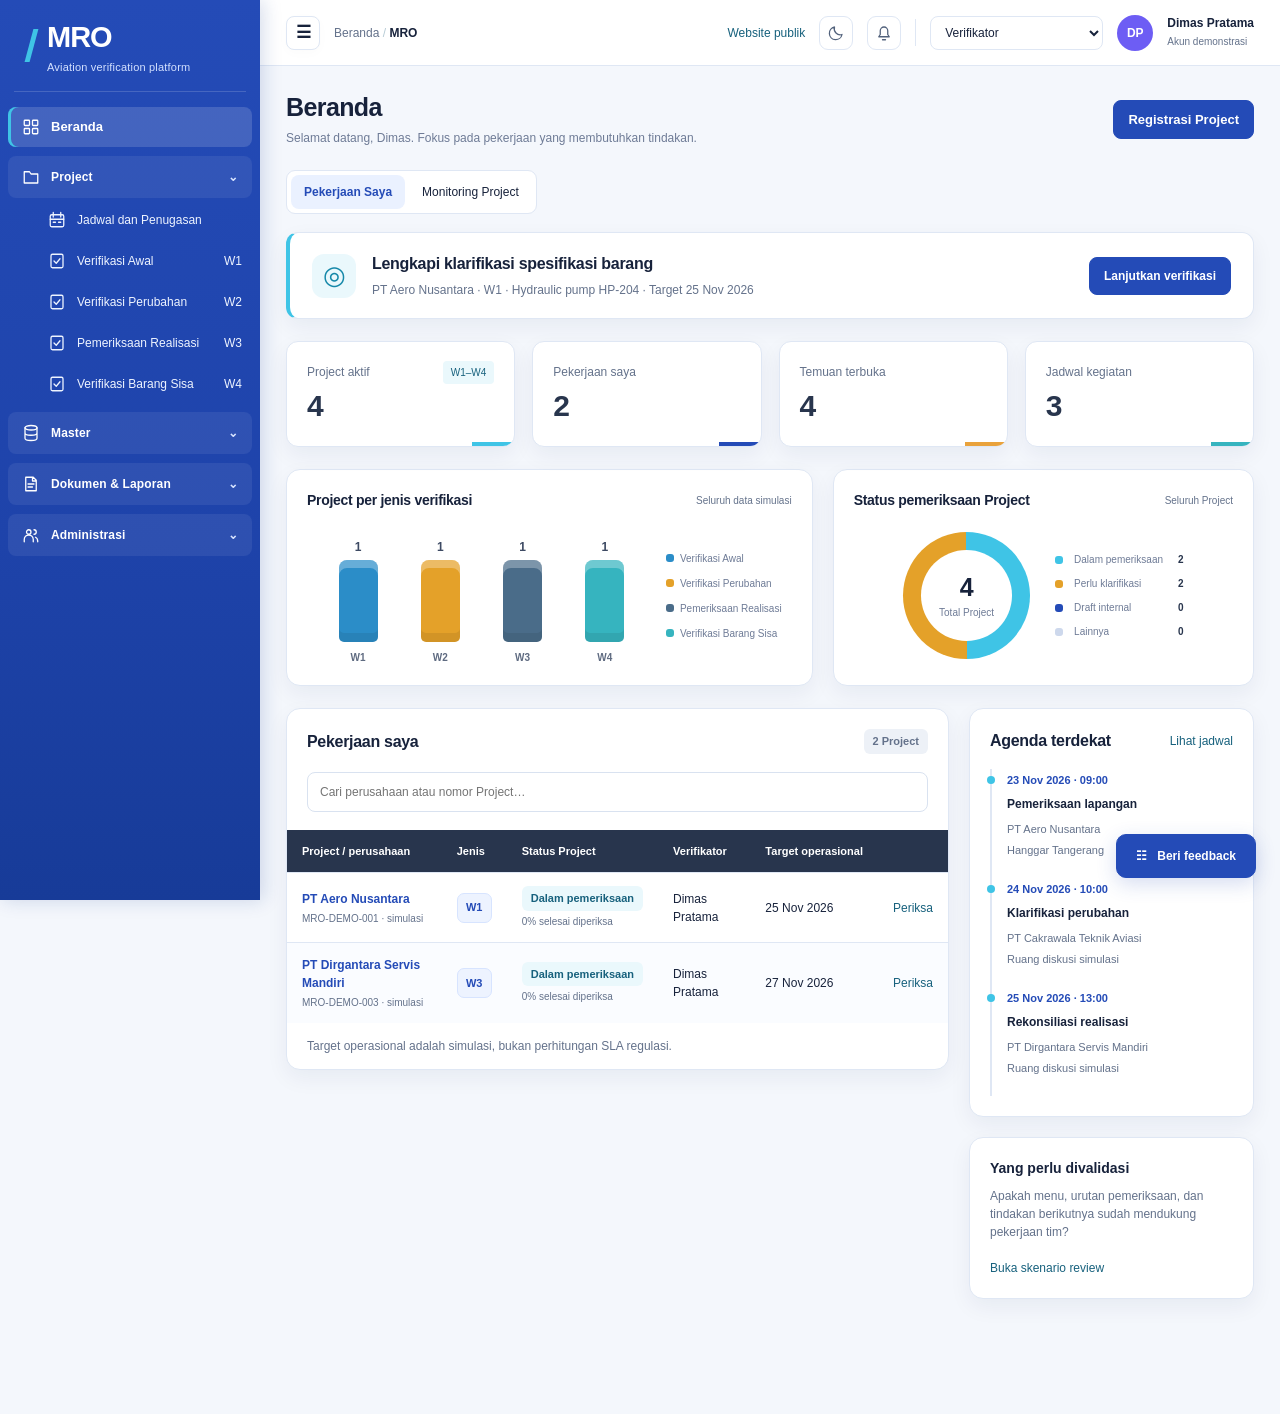
==== commit 0b07aaf0: "feat : redesign detail project" ====
--- a/deliverables/PROTOTYPE-MRO-SIVIKI.html
+++ b/deliverables/PROTOTYPE-MRO-SIVIKI.html
@@ -40,7 +40,489 @@
 @media(max-width:800px){.inspection-timeline-panel{padding:20px 18px 6px}.inspection-timeline-head{flex-direction:column;gap:10px;margin-bottom:22px}.inspection-timeline-item{padding-left:23px;padding-bottom:26px}.inspection-timeline-top{align-items:flex-start;gap:8px}.inspection-timeline-top h4{font-size:13px;line-height:1.6;max-width:180px}.inspection-timeline-actions{flex-direction:column;align-items:flex-end;gap:6px}.inspection-timeline-actions .badge{font-size:9px}.inspection-open{font-size:10px;padding:5px 8px}.inspection-timeline-item>p{font-size:11px;max-width:33ch}.inspection-timeline-meta{gap:8px}.inspection-file-chip{font-size:10px}.inspection-modal{width:calc(100% - 20px);max-height:94dvh}.inspection-modal-head{padding:18px 16px 13px}.inspection-modal-head h2{font-size:13px}.inspection-modal-head p{font-size:10px;line-height:1.7;padding-right:4px}.inspection-modal-body{padding:0 16px}.inspection-description{margin:5px 0 17px;font-size:11px}.inspection-toolbar{display:grid;grid-template-columns:1fr 1fr;gap:8px}.inspection-search{width:100%}.inspection-toolbar>button{font-size:10px;padding:9px 8px;gap:6px}.inspection-toolbar .inspection-icon{width:14px;height:14px}.inspection-table-scroll{max-height:40dvh}.inspection-pagination{gap:7px;align-items:center;font-size:9px}.inspection-pagination select{width:87px;font-size:9px}.inspection-page-buttons{margin-left:auto}.inspection-support-head{align-items:flex-start;flex-direction:column;gap:10px}.inspection-support-head button{font-size:11px}.inspection-modal-bottom{flex-direction:column;align-items:stretch;gap:5px}.inspection-modal-bottom>div:first-child{width:auto}.inspection-disclaimer{max-width:none}.inspection-modal-footer{padding:17px 16px}.inspection-attachment{flex-wrap:wrap}.inspection-attachment .badge{font-size:9px}.inspection-table-scroll:focus-visible{outline:2px solid #3fc4e6;outline-offset:2px}}
 @media print{.inspection-timeline-item{break-inside:avoid}.inspection-open{display:none}.inspection-modal{position:static;width:100%;max-height:none}.inspection-modal[open]~#live{display:none}}
 
-</style></head><body><div id="app"></div><button class="feedbackfloat" id="feedback-button" onclick="openFeedback()">☷ &nbsp; Beri feedback</button><dialog id="modal"></dialog><dialog id="inspection-modal" class="inspection-modal" aria-labelledby="inspection-modal-title"></dialog><div id="live" role="status" aria-live="polite"></div>
+</style><style>
+/* Four-tab client review; siVIKI shell colors are inherited. */
+.project-review .icon,.review-modal .icon{display:inline-block;vertical-align:middle;width:15px;height:15px;fill:none;stroke:currentColor;stroke-width:1.6;stroke-linecap:round;stroke-linejoin:round;flex-shrink:0}
+.project-review button,.review-modal button{display:inline-flex;align-items:center;justify-content:center;gap:7px}
+.project-review,.review-modal{--line:var(--border);--accent:#17617d;--green:#25764b;--amber:#835f27;--danger:#a43a42;--soft:#eaf8fc}
+.project-review .summary-heading{margin-top:22px}.project-review .tabs{overflow-x:auto;white-space:nowrap}
+.project-review .review-summary-detail{background:white;border:1px solid var(--border);border-radius:8px;margin:18px 0}
+.project-review .review-summary-detail>summary{padding:18px 20px;cursor:pointer;font-weight:600}
+.project-review .review-summary-detail>summary span{float:right;color:var(--muted);font-size:11px;font-weight:400}
+.project-review .review-summary-detail>div{padding:0 20px 20px}.project-review .review-category-label{font-size:12px}
+.project-review #review-category{max-width:400px;margin:8px 0}.project-review .step-content>.summary-caption{margin-bottom:15px}
+.project-review :focus-visible,.review-modal :focus-visible{outline:3px solid #3a91bc;outline-offset:3px}
+.review-modal button:disabled{cursor:not-allowed}.review-modal .document-paper{background:#fff;border:1px solid var(--border);border-radius:5px}
+:is(.project-review,.review-modal) .tag{font-size:10px;display:inline-flex;align-items:center;gap:6px;color:#596779;background:#f0f3f6;border:1px solid #e1e6ec;border-radius:5px;padding:4px 8px;white-space:nowrap;line-height:1.4}
+:is(.project-review,.review-modal) .tag.good{color:var(--green);background:#edf6f0;border-color:#d9eadd}
+:is(.project-review,.review-modal) .tag.warn{color:var(--amber);background:#fcf6ea;border-color:#efe3c9}
+:is(.project-review,.review-modal) .tag.info{color:var(--accent);background:var(--soft);border-color:#d3e8ee}
+:is(.project-review,.review-modal) .tag.danger{color:var(--danger);background:#fdf0f0;border-color:#eed4d4}
+:is(.project-review,.review-modal) .search{position:relative;display:block;min-width:135px;flex:1}
+:is(.project-review,.review-modal) .search .icon{position:absolute;top:10px;left:10px;width:13px;height:13px;color:var(--muted)}
+:is(.project-review,.review-modal) .search input{width:100%;padding:8px 9px 8px 30px;font-size:11px;border-radius:5px}
+:is(.project-review,.review-modal) .flow-page{padding:22px 27px;max-width:1100px;margin:auto}
+:is(.project-review,.review-modal) .flow-page>p{font-size:12px;color:var(--muted);margin:8px 0 21px;max-width:76ch}
+:is(.project-review,.review-modal) .flow-steps{display:flex;gap:0;border-bottom:1px solid var(--line);margin:0 0 27px;padding:0;list-style:none}
+:is(.project-review,.review-modal) .flow-steps li{font-size:11px;flex:1;color:var(--muted);padding:12px 0;border-bottom:2px solid transparent}
+:is(.project-review,.review-modal) .flow-steps li.active{border-color:var(--accent);color:var(--accent);font-weight:650}
+:is(.project-review,.review-modal) .import-upload{padding:24px;border:1px dashed #aebac9;background:#fbfcfd;border-radius:6px}
+:is(.project-review,.review-modal) .import-upload label{display:block;margin:0 0 12px;font-size:12px;font-weight:600}
+:is(.project-review,.review-modal) .import-upload p{font-size:11px;color:var(--muted);margin-top:10px;line-height:1.7}
+:is(.project-review,.review-modal) .import-upload button{margin-top:15px}
+:is(.project-review,.review-modal) .flow-mode{margin:23px 0}
+:is(.project-review,.review-modal) .flow-mode>label{font-size:12px;font-weight:600;display:block;margin-bottom:9px}
+:is(.project-review,.review-modal) .flow-mode .radio{font-size:12px;display:flex;align-items:center;gap:9px;font-weight:400;margin:10px 0}
+:is(.project-review,.review-modal) .flow-warning{background:#faf5eb;border:1px solid #ede1cc;border-radius:5px;padding:11px 14px;font-size:11px;color:#815e27;margin:14px 0}
+:is(.project-review,.review-modal) .flow-meta{display:flex;gap:20px;margin:16px 0 18px;flex-wrap:wrap}
+:is(.project-review,.review-modal) .flow-meta>div{font-size:11px;padding-right:20px;border-right:1px solid var(--line)}
+:is(.project-review,.review-modal) .flow-meta b{font-size:18px;display:block;font-weight:650}
+:is(.project-review,.review-modal) .flow-meta small{color:var(--muted)}
+:is(.project-review,.review-modal) .flow-preview .work-table{min-width:650px}
+:is(.project-review,.review-modal) .flow-preview{overflow:auto;border:1px solid var(--line);border-radius:5px}
+:is(.project-review,.review-modal) .flow-complete{padding:28px 0 20px}
+:is(.project-review,.review-modal) .flow-complete h3{font-size:22px;margin-bottom:10px}
+:is(.project-review,.review-modal) .flow-complete p{font-size:12px;color:var(--muted);max-width:70ch;margin:8px 0}
+:is(.project-review,.review-modal) .flow-actions{display:flex;justify-content:space-between;gap:15px;margin-top:25px}
+:is(.project-review,.review-modal) .flow-actions>div{display:flex;gap:8px}
+:is(.project-review,.review-modal) .flow-actions button{font-size:11px}
+:is(.project-review,.review-modal) .flow-page{padding:18px 16px}
+:is(.project-review,.review-modal) .flow-page h3{font-size:17px}
+:is(.project-review,.review-modal) .flow-page>p{font-size:11px}
+:is(.project-review,.review-modal) .flow-steps li{font-size:10px}
+:is(.project-review,.review-modal) .import-upload{padding:17px}
+:is(.project-review,.review-modal) .import-upload label{font-size:11px}
+:is(.project-review,.review-modal) .flow-meta{gap:15px}
+:is(.project-review,.review-modal) .flow-meta>div{padding-right:15px}
+:is(.project-review,.review-modal) .flow-actions{flex-wrap:wrap;gap:10px}
+:is(.project-review,.review-modal) .flow-actions button{font-size:10px}
+:is(.project-review,.review-modal) .flow-complete h3{font-size:21px}
+:is(.project-review,.review-modal) .sequential-overview{padding-top:23px}
+:is(.project-review,.review-modal) .project-meta{margin-top:19px;margin-bottom:10px;padding:13px 0}
+:is(.project-review,.review-modal) .project-tabs{margin-bottom:21px}
+:is(.project-review,.review-modal) .verification-head{display:flex;align-items:flex-start;justify-content:space-between;gap:20px;margin-bottom:17px}
+:is(.project-review,.review-modal) .verification-head p{font-size:11px;color:var(--muted);margin-top:5px}
+:is(.project-review,.review-modal) .verification-count{font-size:11px;color:var(--muted);padding-top:5px;white-space:nowrap}
+:is(.project-review,.review-modal) .step-layout{display:grid;grid-template-columns:211px minmax(0,1fr);border:1px solid var(--line);border-radius:9px;background:#fff;overflow:hidden;align-items:stretch}
+:is(.project-review,.review-modal) .step-rail{padding:20px 12px;background:#fafbfd;border-right:1px solid var(--line)}
+:is(.project-review,.review-modal) .step-rail-title{font-size:12px;font-weight:650;margin:0 9px 4px}
+:is(.project-review,.review-modal) .step-rail-note{font-size:10px;color:var(--muted);margin:0 9px 19px;line-height:1.6}
+:is(.project-review,.review-modal) .step-list{list-style:none;padding:0;margin:0}
+:is(.project-review,.review-modal) .step-list li{position:relative;margin:0;padding:0 0 8px}
+:is(.project-review,.review-modal) .step-list li:after{content:'';position:absolute;left:22px;top:42px;height:calc(100% - 23px);width:1px;background:#dce3eb;pointer-events:none}
+:is(.project-review,.review-modal) .step-list li:last-child:after{display:none}
+:is(.project-review,.review-modal) .step-list button{display:flex;gap:10px;align-items:flex-start;text-align:left;padding:11px 8px;width:100%;justify-content:flex-start;border:1px solid transparent;background:transparent;line-height:1.45;position:relative}
+:is(.project-review,.review-modal) .step-list button.selected{background:#eaf4f8;border-color:#cee2eb}
+:is(.project-review,.review-modal) .step-list button:disabled{opacity:1;cursor:not-allowed;color:#7a8596}
+:is(.project-review,.review-modal) .step-list button:disabled:hover{background:transparent;border-color:transparent}
+:is(.project-review,.review-modal) .step-number{border:1px solid #c6d0dd;color:#65768b;border-radius:50%;width:25px;height:25px;display:grid;place-items:center;flex-shrink:0;background:#fff;font-size:11px;position:relative;z-index:1}
+:is(.project-review,.review-modal) .step-list .done .step-number{border-color:#b6d6c3;background:#eaf5ee;color:#25764b}
+:is(.project-review,.review-modal) .step-list .active-step .step-number{color:#fff;background:#146d85;border-color:#146d85}
+:is(.project-review,.review-modal) .step-number .icon{width:12px;height:12px}
+:is(.project-review,.review-modal) .step-label{font-size:11px;font-weight:600;display:block;margin-top:2px}
+:is(.project-review,.review-modal) .step-status{font-size:10px;color:var(--muted);font-weight:400;display:block;margin-top:4px}
+:is(.project-review,.review-modal) .step-list .active-step .step-status{color:#146d85}
+:is(.project-review,.review-modal) .step-list .done .step-status{color:#28734d}
+:is(.project-review,.review-modal) .step-rule{font-size:10px;padding:16px 9px 0;color:var(--muted);border-top:1px solid var(--line);margin-top:8px;line-height:1.7}
+:is(.project-review,.review-modal) .step-main{min-width:0;display:flex;flex-direction:column}
+:is(.project-review,.review-modal) .step-head{padding:22px 23px 15px;display:flex;justify-content:space-between;gap:15px;align-items:flex-start;border-bottom:1px solid var(--line)}
+:is(.project-review,.review-modal) .step-head h3{font-size:18px;font-weight:650;margin-top:7px;letter-spacing:-.25px}
+:is(.project-review,.review-modal) .step-head p{font-size:11px;color:var(--muted);margin-top:5px;max-width:68ch}
+:is(.project-review,.review-modal) .step-kicker{font-size:10px;color:var(--muted)}
+:is(.project-review,.review-modal) .step-head-state{font-size:10px;white-space:nowrap}
+:is(.project-review,.review-modal) .step-head .tag{font-size:10px}
+:is(.project-review,.review-modal) .step-content{padding:18px 23px 20px;min-width:0;flex:1}
+:is(.project-review,.review-modal) .step-source{display:flex;justify-content:space-between;gap:10px;align-items:center;flex-wrap:wrap;margin-bottom:14px;font-size:10px;color:var(--muted)}
+:is(.project-review,.review-modal) .step-source strong{font-weight:600;color:#4d5f74}
+:is(.project-review,.review-modal) .step-table-tools{display:flex;gap:10px;align-items:center;justify-content:space-between;margin:0 0 13px;flex-wrap:wrap}
+:is(.project-review,.review-modal) .step-table-tools>div{display:flex;gap:7px;flex-wrap:wrap}
+:is(.project-review,.review-modal) .step-table-tools .search{max-width:220px;min-width:150px}
+:is(.project-review,.review-modal) .step-table-tools input{font-size:11px}
+:is(.project-review,.review-modal) .step-table-tools button{font-size:10px;padding:8px 10px}
+:is(.project-review,.review-modal) .step-table-wrapper{border:1px solid #d7dfe9;border-radius:6px;max-height:350px;overflow:auto;scrollbar-width:thin;scrollbar-color:#a9b6c5 #f0f3f7}
+:is(.project-review,.review-modal) .step-table{width:100%;border-collapse:separate;border-spacing:0;font-size:11px;min-width:560px}
+:is(.project-review,.review-modal) .step-table.wide{min-width:900px}
+:is(.project-review,.review-modal) .step-table th{background:#2f3d51;color:#fff;text-align:left;font-size:10px;font-weight:600;padding:12px 13px;border-right:1px solid #5b6779;position:sticky;top:0;z-index:1;white-space:nowrap}
+:is(.project-review,.review-modal) .step-table td{padding:12px 13px;border-bottom:1px solid #e0e5ed;border-right:1px solid #edf0f5;vertical-align:top;line-height:1.6}
+:is(.project-review,.review-modal) .step-table tbody tr:last-child td{border-bottom:0}
+:is(.project-review,.review-modal) .step-table tbody tr:nth-child(even){background:#fafcfe}
+:is(.project-review,.review-modal) .step-table td:first-child{width:38px;color:#6e7b8f}
+:is(.project-review,.review-modal) .step-table th:last-child,:is(.project-review,.review-modal) .step-table td:last-child{border-right:0}
+:is(.project-review,.review-modal) .step-table tfoot td{padding:9px 12px;text-align:right;color:var(--muted);font-size:10px;background:#f9fbfd}
+:is(.project-review,.review-modal) .step-table td b{font-weight:600}
+:is(.project-review,.review-modal) .step-table-meta{display:flex;justify-content:space-between;gap:12px;font-size:10px;color:var(--muted);margin-top:11px}
+:is(.project-review,.review-modal) .step-note{margin-top:21px;padding-top:18px;border-top:1px solid var(--line)}
+:is(.project-review,.review-modal) .step-note label{display:block;font-size:12px;font-weight:600;margin-bottom:7px}
+:is(.project-review,.review-modal) .step-note textarea{width:100%;font-size:12px;min-height:80px;resize:vertical}
+:is(.project-review,.review-modal) .step-note small{display:block;font-size:10px;color:var(--muted);margin-top:7px}
+:is(.project-review,.review-modal) .step-note textarea:read-only{background:#f7f9fb;color:#637184}
+:is(.project-review,.review-modal) .step-notice{border:1px solid #d1e5ed;border-radius:5px;background:#f1f8fb;padding:11px 13px;font-size:11px;color:#34657a;margin:0 0 15px;line-height:1.6}
+:is(.project-review,.review-modal) .step-notice.warn{border-color:#eadfc9;background:#fcf7ec;color:#835f27}
+:is(.project-review,.review-modal) .step-footer{display:flex;justify-content:space-between;align-items:center;gap:13px;flex-wrap:wrap;border-top:1px solid var(--line);background:#fafcfd;padding:15px 23px}
+:is(.project-review,.review-modal) .step-footer>.actions{gap:9px}
+:is(.project-review,.review-modal) .step-footer button{font-size:11px}
+:is(.project-review,.review-modal) .step-save{font-size:10px;color:#63788c;line-height:1.7}
+:is(.project-review,.review-modal) .step-save b{display:block;font-weight:500;color:#28734d}
+:is(.project-review,.review-modal) .next-step-label{display:block;font-size:10px;color:var(--muted);margin-top:4px}
+:is(.project-review,.review-modal) .step-reopen{border:1px solid #eadfc9;background:#fcf7ec;color:#835f27;padding:15px 17px;border-radius:6px;margin-bottom:16px;font-size:12px}
+:is(.project-review,.review-modal) .step-reopen p{margin:7px 0 13px;font-size:11px;line-height:1.7}
+:is(.project-review,.review-modal) .step-reopen button{font-size:11px}
+:is(.project-review,.review-modal) .completion-panel{border:1px solid #cfe2d6;background:#f2f8f4;border-radius:6px;padding:17px;margin-bottom:18px;color:#2c6b46}
+:is(.project-review,.review-modal) .completion-panel h3{font-size:15px;margin-bottom:6px}
+:is(.project-review,.review-modal) .completion-panel p{font-size:11px;margin:0 0 12px}
+:is(.project-review,.review-modal) .step-import{padding:0}
+:is(.project-review,.review-modal) .step-import .flow-steps{margin-bottom:20px}
+:is(.project-review,.review-modal) .step-import h4{font-size:14px}
+:is(.project-review,.review-modal) .step-import>p{font-size:11px;color:var(--muted);margin:7px 0 15px;line-height:1.7}
+:is(.project-review,.review-modal) .step-import .flow-actions{margin-top:20px}
+:is(.project-review,.review-modal) .step-import .import-upload{padding:20px}
+:is(.project-review,.review-modal) .step-import .flow-mode{margin:18px 0}
+:is(.project-review,.review-modal) .step-import .flow-preview{max-height:330px}
+:is(.project-review,.review-modal) .step-import .step-table{min-width:670px}
+:is(.project-review,.review-modal) .import-origin{font-size:10px;color:var(--muted);line-height:1.7;margin-top:15px}
+:is(.project-review,.review-modal) .mobile-step-picker{display:none}
+:is(.project-review,.review-modal) .summary-step{display:flex;justify-content:space-between;align-items:center;border-bottom:1px solid var(--line);padding:13px 0;font-size:12px;gap:15px}
+:is(.project-review,.review-modal) .summary-step button{font-size:10px}
+:is(.project-review,.review-modal) .step-subtitle{font-size:11px;color:var(--muted);margin:6px 0 15px}
+:is(.project-review,.review-modal) .sequential-overview .design-foot{font-size:10px}
+:is(.project-review,.review-modal) .sequential-overview #toast{max-width:90%}
+@media(max-width:1150px){:is(.project-review,.review-modal) .step-layout{grid-template-columns:190px minmax(0,1fr)}
+:is(.project-review,.review-modal) .step-rail{padding-left:8px;padding-right:8px}
+:is(.project-review,.review-modal) .step-head,:is(.project-review,.review-modal) .step-content{padding-left:18px;padding-right:18px}
+:is(.project-review,.review-modal) .step-footer{padding:15px 18px}
+:is(.project-review,.review-modal) .step-label{font-size:10px}
+:is(.project-review,.review-modal) .step-status{font-size:9px}
+:is(.project-review,.review-modal) .step-table-tools{align-items:stretch}
+:is(.project-review,.review-modal) .step-table-tools .search{flex:1}
+:is(.project-review,.review-modal) .step-head h3{font-size:16px}
+:is(.project-review,.review-modal) .step-footer .actions button{font-size:10px;padding:8px 10px}
+}
+@media(max-width:850px){:is(.project-review,.review-modal) .step-layout{grid-template-columns:1fr}
+:is(.project-review,.review-modal) .step-rail{display:none}
+:is(.project-review,.review-modal) .mobile-step-picker{display:block;padding:15px 18px;border-bottom:1px solid var(--line);background:#fafbfd}
+:is(.project-review,.review-modal) .mobile-step-picker label{font-size:10px;color:var(--muted);display:block;margin-bottom:6px}
+:is(.project-review,.review-modal) .mobile-step-picker select{font-size:11px;width:100%;padding:9px 10px}
+:is(.project-review,.review-modal) .step-main{display:contents}
+:is(.project-review,.review-modal) .step-head{padding-top:18px}
+:is(.project-review,.review-modal) .step-table-wrapper{max-height:370px}
+:is(.project-review,.review-modal) .step-rule{margin-top:12px}
+}
+@media(max-width:700px){:is(.project-review,.review-modal) .verification-head{gap:10px}
+:is(.project-review,.review-modal) .verification-head h2{font-size:19px}
+:is(.project-review,.review-modal) .verification-head p{font-size:11px}
+:is(.project-review,.review-modal) .verification-count{font-size:10px}
+:is(.project-review,.review-modal) .step-head{padding:17px 15px 14px;gap:10px}
+:is(.project-review,.review-modal) .step-head h3{font-size:16px}
+:is(.project-review,.review-modal) .step-head p{font-size:10px}
+:is(.project-review,.review-modal) .step-head .tag{font-size:9px}
+:is(.project-review,.review-modal) .step-content{padding:16px 15px}
+:is(.project-review,.review-modal) .step-table-tools{gap:8px}
+:is(.project-review,.review-modal) .step-table-tools .search{max-width:none;width:100%;flex-basis:100%}
+:is(.project-review,.review-modal) .step-table-tools>div:last-child{width:100%;justify-content:flex-end}
+:is(.project-review,.review-modal) .step-table-tools button{font-size:10px}
+:is(.project-review,.review-modal) .step-source{line-height:1.7}
+:is(.project-review,.review-modal) .step-table{font-size:11px}
+:is(.project-review,.review-modal) .step-table th{font-size:10px;padding:10px}
+:is(.project-review,.review-modal) .step-table td{padding:11px 10px}
+:is(.project-review,.review-modal) .step-table-meta{font-size:9px}
+:is(.project-review,.review-modal) .step-note label{font-size:11px}
+:is(.project-review,.review-modal) .step-note textarea{font-size:12px}
+:is(.project-review,.review-modal) .step-footer{padding:13px 15px}
+:is(.project-review,.review-modal) .step-save{font-size:9px;width:100%}
+:is(.project-review,.review-modal) .step-footer>.actions{width:100%;justify-content:space-between}
+:is(.project-review,.review-modal) .step-footer button{font-size:10px;padding:8px 10px}
+:is(.project-review,.review-modal) .step-reopen{padding:13px;font-size:11px}
+:is(.project-review,.review-modal) .step-reopen .actions{gap:7px}
+:is(.project-review,.review-modal) .step-reopen button{font-size:10px}
+:is(.project-review,.review-modal) .step-import .flow-actions>div{flex-wrap:wrap}
+:is(.project-review,.review-modal) .verification-head{flex-direction:column;gap:7px}
+:is(.project-review,.review-modal) .verification-count{padding:0}
+:is(.project-review,.review-modal) .summary-step{font-size:11px}
+:is(.project-review,.review-modal) .summary-step .tag{font-size:9px}
+:is(.project-review,.review-modal) .step-note{margin-top:18px}
+}
+:is(.project-review,.review-modal) .summary-heading{display:flex;align-items:flex-start;justify-content:space-between;gap:20px;margin:0 0 20px}
+:is(.project-review,.review-modal) .summary-heading h2{font-size:20px}
+:is(.project-review,.review-modal) .summary-heading p{font-size:12px;color:var(--muted);margin-top:5px}
+:is(.project-review,.review-modal) .summary-heading>button{flex-shrink:0}
+:is(.project-review,.review-modal) .project-summary-grid{display:grid;grid-template-columns:1.3fr 1fr;gap:20px;margin-bottom:20px}
+:is(.project-review,.review-modal) .summary-section{background:#fff;border:1px solid var(--line);border-radius:8px;padding:22px;margin-bottom:20px}
+:is(.project-review,.review-modal) .project-summary-grid>.summary-section{margin-bottom:0}
+:is(.project-review,.review-modal) .summary-section h3{font-size:15px;font-weight:650}
+:is(.project-review,.review-modal) .project-summary-details{display:grid;grid-template-columns:1fr 1fr;gap:20px 25px;margin:21px 0}
+:is(.project-review,.review-modal) .project-summary-details dt,:is(.project-review,.review-modal) .activity-doc-meta dt,:is(.project-review,.review-modal) .document-detail-values dt{font-size:10px;color:var(--muted);margin-bottom:4px}
+:is(.project-review,.review-modal) .project-summary-details dd{font-size:12px;font-weight:550;margin:0}
+:is(.project-review,.review-modal) .summary-caption{font-size:10px;color:var(--muted);line-height:1.7}
+:is(.project-review,.review-modal) .summary-progress-value{display:flex;align-items:baseline;gap:14px;margin:15px 0 12px}
+:is(.project-review,.review-modal) .summary-progress-value b{font-size:30px;line-height:1.2;font-weight:650}
+:is(.project-review,.review-modal) .summary-progress-value b span{font-size:18px;font-weight:400;color:#8691a0}
+:is(.project-review,.review-modal) .summary-progress-value>span{font-size:11px;color:var(--muted)}
+:is(.project-review,.review-modal) .summary-progress-track{height:6px;border-radius:6px;background:#eaf0f5;overflow:hidden;margin-bottom:15px}
+:is(.project-review,.review-modal) .summary-progress-track>span{display:block;background:#5c8c9c;height:100%;border-radius:6px}
+:is(.project-review,.review-modal) .progress-section>p{font-size:12px;color:#465e73;margin-bottom:5px}
+:is(.project-review,.review-modal) .progress-section>small{color:var(--muted);font-size:10px;display:block;margin-bottom:20px}
+:is(.project-review,.review-modal) .summary-status-line{display:flex;justify-content:space-between;align-items:center;gap:10px;border-top:1px solid #e8edf3;padding-top:11px;margin-top:11px;font-size:10px;color:var(--muted)}
+:is(.project-review,.review-modal) .summary-status-line b{font-weight:550;color:#536679}
+:is(.project-review,.review-modal) .summary-status-line .tag{font-size:9px}
+:is(.project-review,.review-modal) .section-title-row{display:flex;align-items:center;justify-content:space-between;gap:15px;margin-bottom:18px}
+:is(.project-review,.review-modal) .section-title-row p{font-size:11px;color:var(--muted);margin-top:5px}
+:is(.project-review,.review-modal) .section-title-row button{font-size:11px}
+:is(.project-review,.review-modal) .activity-doc-grid{display:grid;grid-template-columns:1fr 1fr;gap:22px}
+:is(.project-review,.review-modal) .activity-doc{border:1px solid #dde4ec;border-radius:6px;padding:17px;min-width:0;display:flex;flex-direction:column}
+:is(.project-review,.review-modal) .activity-doc-title{display:flex;align-items:center;gap:10px;margin-bottom:18px}
+:is(.project-review,.review-modal) .activity-doc-title h4{font-size:13px;flex:1;font-weight:600}
+:is(.project-review,.review-modal) .activity-doc-title .tag{font-size:9px}
+:is(.project-review,.review-modal) .document-symbol{display:grid;place-items:center;width:29px;height:32px;border:1px solid #dce4ed;border-radius:5px;background:#f6f9fc;color:#6e8296}
+:is(.project-review,.review-modal) .activity-doc-meta{display:grid;grid-template-columns:1fr 1fr;gap:12px;margin:0 0 14px}
+:is(.project-review,.review-modal) .activity-doc-meta dd{font-size:11px;margin:0;overflow-wrap:anywhere}
+:is(.project-review,.review-modal) .activity-doc-file{display:flex;align-items:flex-start;gap:7px;font-size:10px;color:var(--muted);margin:0 0 18px;overflow-wrap:anywhere}
+:is(.project-review,.review-modal) .activity-doc-file .icon{width:13px;height:13px}
+:is(.project-review,.review-modal) .activity-doc .actions{margin-top:auto}
+:is(.project-review,.review-modal) .activity-doc button{font-size:10px;padding:7px 11px}
+:is(.project-review,.review-modal) .activity-doc-empty{font-size:11px;color:var(--muted);line-height:1.7;min-height:65px;margin:0 0 18px}
+:is(.project-review,.review-modal) .summary-note{display:flex;justify-content:space-between;align-items:flex-start;gap:20px;padding:14px 0;border-top:1px solid #e7edf3}
+:is(.project-review,.review-modal) .summary-note h4{font-size:12px}
+:is(.project-review,.review-modal) .summary-note p{font-size:12px;color:var(--muted);margin-top:6px;white-space:pre-wrap;overflow-wrap:anywhere}
+:is(.project-review,.review-modal) .summary-note button{font-size:10px;flex-shrink:0}
+:is(.project-review,.review-modal) .summary-empty-note{font-size:11px;color:var(--muted);padding:4px 0 0}
+:is(.project-review,.review-modal) .documents-toolbar{display:flex;align-items:center;gap:12px;flex-wrap:wrap;margin:0 0 18px}
+:is(.project-review,.review-modal) .documents-toolbar .search{max-width:340px}
+:is(.project-review,.review-modal) .documents-toolbar input{font-size:11px;min-width:240px}
+:is(.project-review,.review-modal) .documents-toolbar label{margin:0}
+:is(.project-review,.review-modal) .documents-toolbar select{font-size:11px;width:185px;padding:8px 10px}
+:is(.project-review,.review-modal) .documents-total{font-size:10px;color:var(--muted);margin-left:auto}
+:is(.project-review,.review-modal) .documents-layout{display:grid;grid-template-columns:minmax(0,1fr);gap:20px;align-items:start}
+:is(.project-review,.review-modal) .documents-layout.with-detail{grid-template-columns:minmax(0,1fr) 320px}
+:is(.project-review,.review-modal) .documents-table-section{min-width:0}
+:is(.project-review,.review-modal) .documents-table-scroll{overflow:auto;border:1px solid var(--line);border-radius:7px;scrollbar-width:thin;scrollbar-color:#a8b5c5 #f1f4f8;background:white}
+:is(.project-review,.review-modal) .documents-table{border-collapse:separate;border-spacing:0;font-size:11px;min-width:810px;width:100%;background:white}
+:is(.project-review,.review-modal) .documents-table th{font-size:10px;background:#2f3d51;color:white;text-align:left;padding:13px 14px;font-weight:550;white-space:nowrap}
+:is(.project-review,.review-modal) .documents-table td{padding:15px 14px;vertical-align:top;border-bottom:1px solid #e3e9f0}
+:is(.project-review,.review-modal) .documents-table tr:last-child td{border-bottom:0}
+:is(.project-review,.review-modal) .documents-table tbody tr.selected{background:#edf6fa}
+:is(.project-review,.review-modal) .documents-table td b{display:block;font-size:11px;font-weight:600}
+:is(.project-review,.review-modal) .documents-table small{font-size:10px;color:var(--muted);display:block;margin-top:6px;overflow-wrap:anywhere;max-width:240px}
+:is(.project-review,.review-modal) .documents-table .tag{font-size:9px}
+:is(.project-review,.review-modal) .doc-row-actions{display:flex;gap:5px}
+:is(.project-review,.review-modal) .doc-row-actions button{font-size:10px;padding:5px 9px;white-space:nowrap}
+:is(.project-review,.review-modal) .documents-list-count{font-size:10px;color:var(--muted);margin:12px 0 17px}
+:is(.project-review,.review-modal) .document-detail{border:1px solid var(--line);border-radius:7px;background:#fff;padding:18px;min-width:0}
+:is(.project-review,.review-modal) .document-detail-head{display:flex;align-items:flex-start;justify-content:space-between;gap:10px;margin-bottom:13px}
+:is(.project-review,.review-modal) .document-detail-head h3{font-size:14px}
+:is(.project-review,.review-modal) .document-detail-head button{font-size:10px;padding:2px 4px}
+:is(.project-review,.review-modal) .document-detail-meta{display:flex;gap:10px;align-items:center;font-size:10px;color:var(--muted);margin-bottom:17px}
+:is(.project-review,.review-modal) .document-detail-meta .tag{font-size:9px}
+:is(.project-review,.review-modal) .document-detail-values{margin:0 0 18px;display:grid;gap:11px}
+:is(.project-review,.review-modal) .document-detail-values dd{margin:0;font-size:11px;overflow-wrap:anywhere}
+:is(.project-review,.review-modal) .document-paper{border:1px dashed #bcc8d6;padding:16px 13px;background:white;color:#4a5b70}
+:is(.project-review,.review-modal) .document-paper-label{font-size:9px;color:#758599;margin-bottom:13px}
+:is(.project-review,.review-modal) .document-paper h4{text-align:center;font-size:14px;font-weight:650;text-transform:uppercase;margin-bottom:4px}
+:is(.project-review,.review-modal) .document-paper-number{font-size:9px;text-align:center;margin-bottom:17px;color:var(--muted)}
+:is(.project-review,.review-modal) .document-paper dl{margin:0 0 15px}
+:is(.project-review,.review-modal) .document-paper dl>div{margin-bottom:8px}
+:is(.project-review,.review-modal) .document-paper dt{font-size:9px;color:var(--muted)}
+:is(.project-review,.review-modal) .document-paper dd{font-size:10px;margin:2px 0 0}
+:is(.project-review,.review-modal) .document-paper>p:not([class]){font-size:10px;line-height:1.8}
+:is(.project-review,.review-modal) .document-paper-foot{font-size:9px;color:#6d7b8d;border-top:1px solid #e0e7ef;margin-top:20px;padding-top:9px}
+:is(.project-review,.review-modal) .document-detail-actions{margin-top:18px}
+:is(.project-review,.review-modal) .document-detail-actions button{font-size:10px}
+:is(.project-review,.review-modal) .document-metadata-note{font-size:11px;color:#6c7789;line-height:1.7;border:1px solid #dce7f0;background:#f6f9fc;border-radius:5px;padding:10px;margin-bottom:14px}
+:is(.project-review,.review-modal) .document-detail-note{font-size:11px;white-space:pre-wrap;color:var(--muted);margin-bottom:15px}
+:is(.project-review,.review-modal) .document-form label{display:block;font-size:11px;font-weight:600;margin:14px 0 6px}
+:is(.project-review,.review-modal) .document-form input,:is(.project-review,.review-modal) .document-form select,:is(.project-review,.review-modal) .document-form textarea{width:100%;font-size:11px}
+:is(.project-review,.review-modal) .document-form input[type=file]{font-size:10px;overflow:hidden}
+:is(.project-review,.review-modal) .document-form textarea{min-height:76px;resize:vertical}
+:is(.project-review,.review-modal) .document-form-help{font-size:10px;color:var(--muted);margin-top:8px;line-height:1.7}
+:is(.project-review,.review-modal) .document-form .quiet{font-size:10px;padding:4px 0;justify-content:flex-start;color:var(--accent)}
+:is(.project-review,.review-modal) .document-file-label{font-size:10px;color:var(--muted);margin-top:7px;overflow-wrap:anywhere}
+@media(max-width:1150px){:is(.project-review,.review-modal) .documents-layout.with-detail{grid-template-columns:1fr}
+:is(.project-review,.review-modal) .document-detail{max-width:none}
+:is(.project-review,.review-modal) .document-paper{max-width:520px}
+:is(.project-review,.review-modal) .document-detail-values{grid-template-columns:1fr 1fr}
+:is(.project-review,.review-modal) .document-form{display:grid;grid-template-columns:1fr 1fr;gap:0 15px}
+:is(.project-review,.review-modal) .document-form>*{grid-column:1/-1}
+:is(.project-review,.review-modal) .activity-doc-title{flex-wrap:wrap}
+:is(.project-review,.review-modal) .activity-doc-title>.tag{margin-left:39px}
+:is(.project-review,.review-modal) .activity-doc-meta{grid-template-columns:1fr}
+:is(.project-review,.review-modal) .summary-section{padding:19px}
+:is(.project-review,.review-modal) .project-summary-grid{grid-template-columns:1.15fr 1fr}
+}
+@media(max-width:850px){:is(.project-review,.review-modal) .project-summary-grid{grid-template-columns:1fr}
+:is(.project-review,.review-modal) .activity-doc-title>.tag{margin-left:0}
+:is(.project-review,.review-modal) .activity-doc-meta{grid-template-columns:1fr 1fr}
+:is(.project-review,.review-modal) .summary-heading{align-items:flex-start}
+:is(.project-review,.review-modal) .summary-heading h2{font-size:19px}
+:is(.project-review,.review-modal) .summary-heading p{font-size:11px}
+}
+@media(max-width:700px){:is(.project-review,.review-modal) .summary-heading{flex-direction:column;gap:13px}
+:is(.project-review,.review-modal) .summary-section{padding:17px}
+:is(.project-review,.review-modal) .project-summary-details{grid-template-columns:1fr;gap:17px}
+:is(.project-review,.review-modal) .project-summary-details dd{font-size:12px}
+:is(.project-review,.review-modal) .project-summary-grid{gap:16px;margin-bottom:16px}
+:is(.project-review,.review-modal) .summary-section{margin-bottom:16px}
+:is(.project-review,.review-modal) .activity-doc-grid{grid-template-columns:1fr;gap:14px}
+:is(.project-review,.review-modal) .activity-doc-title{flex-wrap:nowrap}
+:is(.project-review,.review-modal) .activity-doc-title h4{font-size:12px}
+:is(.project-review,.review-modal) .activity-doc-title>.tag{font-size:8px}
+:is(.project-review,.review-modal) .section-title-row{flex-direction:column;align-items:flex-start;gap:9px}
+:is(.project-review,.review-modal) .section-title-row .quiet{padding-left:0}
+:is(.project-review,.review-modal) .activity-doc-meta{grid-template-columns:1fr 1fr}
+:is(.project-review,.review-modal) .activity-doc-empty{min-height:45px}
+:is(.project-review,.review-modal) .activity-doc{padding:15px}
+:is(.project-review,.review-modal) .documents-toolbar{align-items:stretch;gap:9px}
+:is(.project-review,.review-modal) .documents-toolbar .search{width:100%;max-width:none;flex-basis:100%}
+:is(.project-review,.review-modal) .documents-toolbar input{min-width:0}
+:is(.project-review,.review-modal) .documents-toolbar select{width:190px;font-size:10px}
+:is(.project-review,.review-modal) .documents-total{font-size:9px;align-self:center}
+:is(.project-review,.review-modal) .documents-table{min-width:780px}
+:is(.project-review,.review-modal) .documents-layout{gap:16px}
+:is(.project-review,.review-modal) .document-detail{padding:17px}
+:is(.project-review,.review-modal) .document-detail-values{grid-template-columns:1fr}
+:is(.project-review,.review-modal) .document-form input,:is(.project-review,.review-modal) .document-form select,:is(.project-review,.review-modal) .document-form textarea{font-size:12px}
+:is(.project-review,.review-modal) .summary-note{flex-direction:column;gap:10px}
+:is(.project-review,.review-modal) .project-tabs{gap:24px}
+:is(.project-review,.review-modal) .project-tabs button{font-size:11px}
+}
+:is(.project-review,.review-modal) .document-category-hint{display:flex;gap:10px;align-items:center;padding:13px 15px;border:1px solid #dce7f5;background:#f6f9fd;border-radius:7px;margin-bottom:18px;color:#5c718d;font-size:11px}
+:is(.project-review,.review-modal) .document-category-hint>.icon{width:15px;height:15px;flex-shrink:0}
+:is(.project-review,.review-modal) .document-category-grid{display:grid;grid-template-columns:repeat(2,minmax(0,1fr));gap:18px}
+:is(.project-review,.review-modal) .document-category-card{display:flex;flex-direction:column;align-items:flex-start;justify-content:flex-start;text-align:left;gap:0;min-height:166px;border:1px solid #d9e5f5;border-radius:10px;background:#fff;padding:19px 17px;font-weight:400;box-shadow:none}
+:is(.project-review,.review-modal) .document-category-card:hover{border-color:#9cbcd8;background:#fbfdff}
+:is(.project-review,.review-modal) .category-card-title{display:flex;align-items:center;gap:8px;width:100%;font-size:12px;color:#5b6a82;margin-bottom:12px}
+:is(.project-review,.review-modal) .category-card-title>.icon{margin-left:auto;width:15px;height:15px;color:#8295ae}
+:is(.project-review,.review-modal) .category-outline-dot{display:block;width:13px;height:13px;border:1px solid #b9cce7;border-radius:50%;flex-shrink:0}
+:is(.project-review,.review-modal) .category-file-count{font-size:11px;color:#3f567a;margin-bottom:9px}
+:is(.project-review,.review-modal) .category-card-description{font-size:11px;line-height:1.7;color:#6a7f9e;max-width:65ch;margin-bottom:15px}
+:is(.project-review,.review-modal) .category-card-status{margin-top:auto}
+:is(.project-review,.review-modal) .category-card-status .tag{font-size:10px;border:0;border-radius:4px;font-weight:400}
+:is(.project-review,.review-modal) .document-category-caption{margin-top:18px;max-width:90ch}
+:is(.project-review,.review-modal) .activity-doc-title .tag.good>.icon{width:11px;height:11px}
+.review-modal.document-modal{width:calc(100% - 76px);max-width:1020px;max-height:88dvh;margin:auto;padding:0;border:0;border-radius:6px;background:#fff;color:#626376;box-shadow:0 18px 65px #1f203230;overflow:hidden}
+.review-modal.document-modal[open]{display:flex;flex-direction:column}
+.review-modal.document-modal::backdrop{background:#28273773}
+:is(.project-review,.review-modal) .document-popup-header{display:flex;align-items:center;justify-content:space-between;gap:20px;padding:19px 17px;border-bottom:1px solid #e5e5eb;flex-shrink:0;min-height:64px}
+:is(.project-review,.review-modal) .document-popup-header h2{font-size:13px;font-weight:600;color:#505064;letter-spacing:0}
+:is(.project-review,.review-modal) .document-popup-header h2:focus{outline:none}
+:is(.project-review,.review-modal) .document-popup-close{width:28px;height:28px;background:none;border:0;padding:6px;color:#7f8297;border-radius:4px}
+:is(.project-review,.review-modal) .document-popup-close>.icon{width:15px;height:15px}
+:is(.project-review,.review-modal) .document-popup-close:hover{background:#f3f4f9}
+:is(.project-review,.review-modal) .document-popup-body{padding:15px 15px 0;min-height:0;overflow:auto;scrollbar-width:thin;scrollbar-color:#acb4c3 #f5f6f8}
+:is(.project-review,.review-modal) .document-popup-table-scroll{overflow:auto;border-radius:9px 9px 0 0;max-height:calc(100dvh - 265px);scrollbar-width:thin;scrollbar-color:#a8b3c2 #f4f5f8}
+:is(.project-review,.review-modal) .document-popup-table{width:100%;border-collapse:separate;border-spacing:0;font-size:12px;min-width:670px;line-height:1.4}
+:is(.project-review,.review-modal) .document-popup-table thead th{position:sticky;top:0;z-index:1;text-align:center;background:#1f1e30;color:white;padding:15px 13px;border-right:1px solid #afadba;font-size:10px;text-transform:uppercase;font-weight:600;white-space:nowrap}
+:is(.project-review,.review-modal) .document-popup-table th:first-child{width:53px}
+:is(.project-review,.review-modal) .document-popup-table th:nth-child(2){width:56%}
+:is(.project-review,.review-modal) .document-popup-table th:nth-child(3){width:13%}
+:is(.project-review,.review-modal) .document-popup-table th:nth-child(4){width:15%}
+:is(.project-review,.review-modal) .document-popup-table th:last-child{border-right:0}
+:is(.project-review,.review-modal) .document-popup-table td{padding:9px 14px;border-bottom:1px solid #e2e2e9;color:#6a687c;vertical-align:middle;height:39px}
+:is(.project-review,.review-modal) .document-popup-table tbody tr:last-child td{border-bottom:0}
+:is(.project-review,.review-modal) .document-popup-table td:first-child,:is(.project-review,.review-modal) .document-popup-table td:nth-child(4),:is(.project-review,.review-modal) .document-popup-table td:last-child{text-align:center}
+:is(.project-review,.review-modal) .document-popup-table td:nth-child(3){font-size:11px}
+:is(.project-review,.review-modal) .document-popup-table .tag{border:0;border-radius:4px;font-size:11px;font-weight:400;padding:3px 8px}
+:is(.project-review,.review-modal) .document-popup-table .tag.good{background:#def8e9;color:#15834b}
+:is(.project-review,.review-modal) .document-popup-table .tag>.icon{width:11px;height:11px}
+:is(.project-review,.review-modal) .document-popup-actions{display:flex;justify-content:center;gap:9px}
+:is(.project-review,.review-modal) .document-popup-actions button{border:0;background:none;padding:4px;color:#828092;width:25px;height:25px;border-radius:4px}
+:is(.project-review,.review-modal) .document-popup-actions .icon{width:14px;height:14px}
+:is(.project-review,.review-modal) .document-popup-actions button:hover{background:#f2f5fa;color:#245c7e}
+:is(.project-review,.review-modal) .document-popup-actions button:disabled{opacity:.3;cursor:not-allowed}
+:is(.project-review,.review-modal) .document-popup-note{font-size:10px;line-height:1.7;color:#808093;margin:16px 5px 0}
+:is(.project-review,.review-modal) .document-popup-footer{display:flex;justify-content:space-between;gap:15px;align-items:center;padding:23px 24px 22px;flex-shrink:0;background:#fff}
+:is(.project-review,.review-modal) .document-popup-footer button{font-size:12px;font-weight:400;padding:4px 0;color:#747087}
+:is(.project-review,.review-modal) .document-popup-footer>span{font-size:10px;color:#8d8b9b}
+:is(.project-review,.review-modal) .document-preview-meta{display:flex;justify-content:space-between;gap:14px;padding:0 8px 15px;font-size:10px;color:#7a7b8e;flex-wrap:wrap}
+:is(.project-review,.review-modal) .popup-document-paper{max-width:670px;margin:0 auto;padding:30px 35px;min-height:360px}
+:is(.project-review,.review-modal) .popup-document-paper h4{font-size:19px;margin-top:15px}
+:is(.project-review,.review-modal) .popup-document-paper dl{display:grid;grid-template-columns:1fr 1fr;gap:15px;margin:25px 0}
+:is(.project-review,.review-modal) .popup-document-paper dt{font-size:10px}
+:is(.project-review,.review-modal) .popup-document-paper dd{font-size:12px}
+:is(.project-review,.review-modal) .popup-document-paper p:not([class]){font-size:12px;line-height:1.8}
+:is(.project-review,.review-modal) .popup-document-download{max-width:670px;margin:16px auto 0;display:flex;justify-content:flex-end}
+:is(.project-review,.review-modal) .popup-document-download button{font-size:11px}
+body:has(.review-modal[open]){overflow:hidden}
+@media(max-width:700px){:is(.project-review,.review-modal) .document-category-grid{grid-template-columns:1fr;gap:14px}
+:is(.project-review,.review-modal) .document-category-card{min-height:158px;padding:17px}
+:is(.project-review,.review-modal) .document-category-hint{font-size:10px;line-height:1.7;align-items:flex-start}
+:is(.project-review,.review-modal) .category-card-title{font-size:12px}
+:is(.project-review,.review-modal) .category-card-description{font-size:11px}
+.review-modal.document-modal{width:calc(100% - 20px);max-height:93dvh}
+:is(.project-review,.review-modal) .document-popup-header{padding:15px 13px;min-height:57px}
+:is(.project-review,.review-modal) .document-popup-header h2{font-size:12px}
+:is(.project-review,.review-modal) .document-popup-body{padding:12px 11px 0}
+:is(.project-review,.review-modal) .document-popup-table-scroll{max-height:calc(100dvh - 245px)}
+:is(.project-review,.review-modal) .document-popup-table{min-width:625px;font-size:11px}
+:is(.project-review,.review-modal) .document-popup-table th{font-size:9px;padding:12px 11px}
+:is(.project-review,.review-modal) .document-popup-table td{padding:10px 12px}
+:is(.project-review,.review-modal) .document-popup-note{font-size:9px;margin-top:13px}
+:is(.project-review,.review-modal) .document-popup-footer{padding:18px 16px;align-items:flex-start}
+:is(.project-review,.review-modal) .document-popup-footer button{font-size:11px}
+:is(.project-review,.review-modal) .document-popup-footer>span{font-size:9px;max-width:160px;text-align:right}
+:is(.project-review,.review-modal) .popup-document-paper{padding:18px 16px;min-height:330px}
+:is(.project-review,.review-modal) .popup-document-paper dl{grid-template-columns:1fr;gap:12px}
+:is(.project-review,.review-modal) .popup-document-paper h4{font-size:16px}
+:is(.project-review,.review-modal) .document-preview-meta{font-size:9px;gap:6px}
+:is(.project-review,.review-modal) .document-category-caption{font-size:9px}
+}
+:is(.project-review,.review-modal) .documentation-count{font-size:11px;color:var(--muted);padding-top:7px;white-space:nowrap}
+:is(.project-review,.review-modal) .documentation-filter{display:flex;gap:7px;margin:0 0 20px}
+:is(.project-review,.review-modal) .documentation-filter button{font-size:11px;padding:8px 15px;font-weight:500}
+:is(.project-review,.review-modal) .documentation-filter button.selected{border-color:#b3d5df;color:#17617d;background:#edf7fa}
+:is(.project-review,.review-modal) .documentation-grid{display:grid;grid-template-columns:repeat(3,minmax(0,1fr));gap:19px}
+:is(.project-review,.review-modal) .documentation-card{padding:0;display:flex;flex-direction:column;align-items:stretch;justify-content:flex-start;border:1px solid #d9e2ed;border-radius:8px;overflow:hidden;background:white;text-align:left;font-weight:400;min-width:0}
+:is(.project-review,.review-modal) .documentation-card:hover{background:white;border-color:#a1bdcd}
+:is(.project-review,.review-modal) .documentation-placeholder{aspect-ratio:16/10;display:flex;flex-direction:column;align-items:center;justify-content:center;gap:12px;border-bottom:1px solid #dfe5ed;background:#edf1f5;color:#8a98aa}
+:is(.project-review,.review-modal) .documentation-placeholder>span{font-size:10px;color:#6c7c90}
+:is(.project-review,.review-modal) .gallery-image-icon{width:44px;height:37px;fill:none;stroke:#8b9aab;stroke-width:1.2;stroke-linecap:round;stroke-linejoin:round}
+:is(.project-review,.review-modal) .documentation-card-body{padding:16px;display:flex;flex-direction:column;gap:7px}
+:is(.project-review,.review-modal) .documentation-card-category{font-size:10px;color:#6e8298}
+:is(.project-review,.review-modal) .documentation-card-body b{font-size:13px;line-height:1.6;font-weight:600;color:#45576e}
+:is(.project-review,.review-modal) .documentation-card-body>span:not(.documentation-card-category){font-size:11px;color:var(--muted)}
+:is(.project-review,.review-modal) .documentation-card-body>.documentation-date{font-size:10px!important;margin-top:5px}
+:is(.project-review,.review-modal) .documentation-caption{margin-top:19px}
+.review-modal.documentation-modal{max-width:850px}
+:is(.project-review,.review-modal) .documentation-large{aspect-ratio:16/8;border:1px dashed #c2ccd8;border-radius:5px}
+:is(.project-review,.review-modal) .documentation-large .gallery-image-icon{width:70px;height:59px}
+:is(.project-review,.review-modal) .documentation-large>span{font-size:12px}
+:is(.project-review,.review-modal) .documentation-preview-details{padding:18px 7px 0}
+:is(.project-review,.review-modal) .documentation-preview-details b{font-size:13px;font-weight:600}
+:is(.project-review,.review-modal) .documentation-preview-details p{font-size:11px;color:var(--muted);margin:6px 0 13px;line-height:1.7}
+:is(.project-review,.review-modal) .documentation-preview-details small{font-size:10px;color:#7b8a9d}
+@media(max-width:1000px){:is(.project-review,.review-modal) .documentation-grid{grid-template-columns:repeat(2,minmax(0,1fr))}
+}
+@media(max-width:700px){:is(.project-review,.review-modal) .documentation-grid{grid-template-columns:1fr;gap:16px}
+:is(.project-review,.review-modal) .documentation-placeholder{aspect-ratio:16/8}
+:is(.project-review,.review-modal) .documentation-card-body{padding:15px}
+:is(.project-review,.review-modal) .documentation-large{aspect-ratio:4/3}
+:is(.project-review,.review-modal) .documentation-large>span{font-size:10px;text-align:center;padding:0 13px}
+:is(.project-review,.review-modal) .documentation-count{font-size:10px;padding-top:0}
+:is(.project-review,.review-modal) .documentation-filter{margin-bottom:16px}
+:is(.project-review,.review-modal) .documentation-filter button{font-size:10px;padding:8px 14px}
+}
+@media print{:is(.project-review,.review-modal) .step-rail,:is(.project-review,.review-modal) .step-table-tools,:is(.project-review,.review-modal) .step-footer,:is(.project-review,.review-modal) .mobile-step-picker,:is(.project-review,.review-modal) .project-tabs,:is(.project-review,.review-modal) .design-foot button{display:none}
+:is(.project-review,.review-modal) .step-layout{display:block;border:0}
+:is(.project-review,.review-modal) .step-table-wrapper{max-height:none;overflow:visible}
+:is(.project-review,.review-modal) .step-table{min-width:0}
+:is(.project-review,.review-modal) .step-content{padding:15px 0}
+:is(.project-review,.review-modal) .step-head{padding:0 0 15px}
+:is(.project-review,.review-modal) .documents-layout.with-detail{display:block}
+:is(.project-review,.review-modal) .documents-toolbar,:is(.project-review,.review-modal) .document-detail-actions,:is(.project-review,.review-modal) .activity-doc .actions{display:none}
+:is(.project-review,.review-modal) .summary-section{break-inside:avoid}
+:is(.project-review,.review-modal) .documents-table-scroll{overflow:visible}
+:is(.project-review,.review-modal) .documents-table{min-width:0}
+.review-modal.document-modal[open]{position:static;max-height:none;width:100%;box-shadow:none}
+:is(.project-review,.review-modal) .document-popup-body,:is(.project-review,.review-modal) .document-popup-table-scroll{overflow:visible;max-height:none}
+:is(.project-review,.review-modal) .document-popup-actions,:is(.project-review,.review-modal) .document-popup-footer,:is(.project-review,.review-modal) .document-popup-close{display:none}
+:is(.project-review,.review-modal) .document-popup-table{min-width:0}
+:is(.project-review,.review-modal) .app-page:has(~.document-modal[open]),:is(.project-review,.review-modal) .app-nav:has(~.document-modal[open]){display:none}
+:is(.project-review,.review-modal) .documentation-card{break-inside:avoid}
+:is(.project-review,.review-modal) .documentation-filter{display:none}
+}
+
+.project-review .step-table{font-size:12px}.project-review .step-table th{font-size:11px}.project-review .step-label{font-size:12px}.project-review .step-status{font-size:11px}.project-review .step-table-tools button,.project-review .step-table-tools input{font-size:12px}.project-review .step-head p{font-size:12px}.project-review .step-save,.project-review .step-source{font-size:11px}.project-review .step-footer button{font-size:12px}.review-modal .document-popup-table{font-size:13px}
+@media(max-width:700px){.project-review .summary-heading{flex-direction:column;gap:12px}.project-review .activity-doc-grid{grid-template-columns:1fr}.project-review .review-summary-detail>summary span{display:block;float:none;margin-top:5px}.project-review .review-summary-detail>div{padding:0 12px 16px}.project-review .step-table-tools input{min-width:0}.project-review .step-footer button{font-size:11px}}
+
+</style></head><body><div id="app"></div><button class="feedbackfloat" id="feedback-button" onclick="openFeedback()">☷ &nbsp; Beri feedback</button><dialog id="modal"></dialog><dialog id="inspection-modal" class="inspection-modal" aria-labelledby="inspection-modal-title"></dialog><dialog id="review-document-modal" class="review-modal document-modal" aria-labelledby="review-document-modal-title"></dialog><dialog id="review-documentation-modal" class="review-modal document-modal documentation-modal" aria-labelledby="review-documentation-modal-title"></dialog><div id="live" role="status" aria-live="polite"></div>
 <script>
 'use strict';
 
@@ -147,6 +629,206 @@
 
 </script>
 <script>
+'use strict';
+// Progress is explicit and belongs to one project. Importing data never approves it.
+globalThis.MROReviewState = (() => {
+  function first(state) { const i=state.done.findIndex(v=>!v); return i<0?state.done.length:i; }
+  function canOpen(state,i) { return Number.isInteger(i)&&i>=0&&i<state.done.length&&i<=first(state); }
+  function canEdit(state,i) { return canOpen(state,i)&&!state.done[i]&&i===first(state); }
+  function load(db,id,defs) {
+    db.projectReviews ||= {};
+    let state=db.projectReviews[id];
+    if(!state||!Array.isArray(state.done)||state.done.length!==defs.length) {
+      state={done:defs.map(()=>false),rows:defs.map(s=>structuredClone(s.rows)),source:defs.map(()=> 'Data contoh untuk review client')};
+      db.projectReviews[id]=state;
+    }
+    let gap=false;
+    state.done=state.done.map(v=>{if(v!==true)gap=true;return !gap;});
+    if(!Array.isArray(state.rows))state.rows=[];
+    if(!Array.isArray(state.source))state.source=[];
+    defs.forEach((def,i)=>{
+      if(!Array.isArray(state.rows[i])||!state.rows[i].every(r=>Array.isArray(r)&&r.length===def.columns.length))state.rows[i]=structuredClone(def.rows);
+      if(typeof state.source[i]!=='string')state.source[i]='Data contoh untuk review client';
+    });
+    return state;
+  }
+  function finish(state,i) { if(!canEdit(state,i))return false;state.done[i]=true;return true; }
+  function reopen(state,i) { if(!canOpen(state,i)||!state.done[i])return false;state.done.fill(false,i);return true; }
+  function applyImport(state,i,rows,name,mode) {
+    if(!canEdit(state,i))return false;
+    state.rows[i]=mode==='replace'?structuredClone(rows):[...state.rows[i],...structuredClone(rows)];
+    state.source[i]=name+' · simulasi';return true;
+  }
+  return {load,first,canOpen,canEdit,finish,reopen,applyImport};
+})();
+
+</script>
+<script>
+'use strict';
+// Adapted from the client-approved sequential wireframe, scoped to the main project.
+globalThis.RV=(()=>{
+const baseDefinitions=[
+  {name:'Identitas perusahaan',description:'Tinjau data identitas perusahaan yang tercatat pada tabel.',columns:['Informasi','Data perusahaan','Keterangan'],rows:[['Nama perusahaan','PT Aero Nusantara','Data contoh'],['NIB','SIM-NIB-2026-001','Identitas simulasi'],['Lokasi fasilitas','Hanggar Tangerang','Fasilitas utama']]},
+  {name:'Persyaratan perusahaan',description:'Tinjau data persyaratan perusahaan yang diimpor.',columns:['Persyaratan','Nomor / referensi','Tanggal','Keterangan'],rows:[['Perizinan usaha','SIM-IZIN-001','12 Nov 2026','Contoh terdaftar'],['Sertifikat kompetensi','SIM-SERT-002','15 Nov 2026','Contoh terdaftar'],['Profil perusahaan','SIM-PROFIL-003','20 Nov 2026','Data contoh']]},
+  {name:'Rencana kebutuhan impor',description:'Tinjau barang, part number, jumlah, dan satuan hasil impor Excel.',columns:['Nama barang','Part number','Referensi HS simulasi','Jumlah','Satuan','Rencana penggunaan'],rows:[['Hydraulic pump','HP-204','SIM-HS-001','40','unit','Pemeliharaan komponen'],['Seal kit','SK-017','SIM-HS-002','100','set','Perbaikan komponen'],['Bearing assembly','BA-320','SIM-HS-003','25','unit','Overhaul komponen'],['Gasket set','GS-008','SIM-HS-004','12','set','Pemeliharaan komponen'],['Pressure sensor','PS-112','SIM-HS-005','8','unit','Penggantian komponen'],['Oil filter','OF-220','SIM-HS-006','20','unit','Pemeliharaan komponen']]},
+  {name:'Rencana kegiatan MRO',description:'Tinjau lingkup pekerjaan dan periode kegiatan MRO.',columns:['Kegiatan','Objek','Periode','Fasilitas'],rows:[['Pemeliharaan komponen','Hydraulic pump','Nov–Des 2026','Hanggar Tangerang'],['Perbaikan komponen','Bearing assembly','Nov–Des 2026','Workshop komponen']]},
+  {name:'Kapasitas fasilitas',description:'Tinjau fasilitas dan kapasitas layanan yang tercatat.',columns:['Fasilitas','Kapasitas contoh','Satuan','Keterangan'],rows:[['Hanggar utama','2','pesawat / periode','Data contoh'],['Workshop komponen','60','komponen / bulan','Data contoh']]},
+  {name:'Subkontrak (jika ada)',description:'Tinjau penggunaan subkontrak pada Project ini.',columns:['Penggunaan subkontrak','Mitra','Lingkup','Keterangan'],rows:[['Tidak digunakan','—','—','Contoh Project tanpa subkontrak']]},
+  {name:'Verifikasi lapangan',description:'Tinjau data hasil kegiatan lapangan yang tercatat.',columns:['Tanggal','Objek','Lokasi','Catatan'],rows:[['23 Nov 2026','Fasilitas MRO','Hanggar Tangerang','Contoh data kunjungan untuk wireframe']]}
+];
+
+let currentProject,stepDefinitions,state,ui,documentationItems;
+const sessions=new Map();
+function definitionsFor(p){
+  if(p.w==='W1')return baseDefinitions.map((d,i)=>{
+    const def=structuredClone(d);def.rows=def.rows.map(r=>r.map(v=>String(v).replaceAll('PT Aero Nusantara',p.name).replaceAll('Hanggar Tangerang',p.location)));
+    const legacy=db.inspectionRows?.[p.id+'|'+i];
+    if(Array.isArray(legacy)){def.columns=inspectionDefinitions[i].columns;def.rows=structuredClone(legacy)}
+    return def;
+  });
+  const identity={name:'Identitas & referensi',description:'Tinjau identitas, sumber data, dan referensi Project.',columns:['Informasi','Data','Keterangan'],rows:[['Perusahaan',p.name,'Data Project'],['Referensi',p.ref,'Referensi contoh'],['Fasilitas',p.location,'Lokasi kegiatan']]};
+  if(p.w==='W2')return [identity,{name:'Matriks perubahan',description:'Bandingkan data sebelumnya dan usulan perubahan. Perubahan tidak otomatis diterima.',columns:['Objek','Sebelumnya · v1','Diajukan · v2','Perubahan'],rows:changeRows(p)}, {name:'Kapasitas & kesesuaian usulan',description:'Tinjau kapasitas fasilitas dan kesesuaian usulan sebelum menyusun hasil perubahan.',columns:['Aspek','Data contoh','Hasil peninjauan'],rows:[['Kapasitas fasilitas','60 komponen / bulan','Perlu ditinjau'],['Usulan kebutuhan','Hydraulic pump 60 unit','Perlu konfirmasi kesesuaian']]}];
+  if(p.w==='W3')return [identity,{name:'Rekonsiliasi realisasi',description:'Telusuri impor, penggunaan, dan persediaan per item. Selisih tidak otomatis menjadi pelanggaran.',columns:['Barang','Part number','Impor','Digunakan','Persediaan','Selisih','Satuan'],rows:[['Hydraulic pump','HP-204','40','30','10','0','unit'],['Seal kit','SK-017','100','70','28','2','set'],['Bearing assembly','BA-320','25','20','5','0','unit']]},{name:'Tindak lanjut realisasi',description:'Tinjau hasil rekonsiliasi dan klarifikasi sebelum menyusun laporan realisasi.',columns:['Objek','Penelusuran','Status contoh'],rows:[['Seal kit · SK-017','100 − 70 − 28 = selisih 2 set','Perlu klarifikasi sumber dan mutasi barang']]}];
+  return [identity,{name:'Kondisi & klasifikasi barang',description:'Tinjau kondisi barang, spesifikasi, dan kategori yang sesuai.',columns:['Barang','Part number','Jumlah','Satuan','Kategori kondisi'],rows:[['Bearing assembly','BA-320','5','unit',db.categories[p.id]||'Tidak sesuai spesifikasi']]},{name:'Penelaahan barang sisa',description:'Tinjau identitas dan referensi pabean. Kebutuhan SKVBS mengikuti hasil penelaahan.',columns:['Aspek','Referensi contoh','Status'],rows:[['Referensi pabean','SIM-PIB-2026-031','Perlu ditinjau'],['Referensi SKVI',p.ref,'Perlu ditinjau'],['Kandidat hasil','SKVBS / catatan penelaahan','Belum diputuskan']]}];
+}
+function changeRows(p){return db.categories[p.id+'-change']==='Identitas perusahaan'?[['Alamat workshop','Blok A-1','Blok A-3','Alamat'],['Nama perusahaan',p.name,p.name,'Tetap']]:db.categories[p.id+'-change']==='Penambahan jenis barang'?[['Seal kit','100 set','100 set','Tetap'],['Filter assembly','Tidak tercantum','20 unit','Item baru']]:[['Hydraulic pump','40 unit','60 unit','+20 unit'],['Seal kit','100 set','100 set','Tetap']]}
+function changeCategory(value){
+  if(!canEdit()||ui.step!==1)return;
+  if(currentProject.w==='W2'){
+    const key=currentProject.id+'-change',previous=db.categories[key]||'Jumlah rencana impor';
+    const snapshots=state.changeSnapshots||(state.changeSnapshots={});
+    snapshots[previous]={rows:structuredClone(state.rows[1]),source:state.source[1]};
+    db.categories[key]=value;
+    state.rows[1]=snapshots[value]?structuredClone(snapshots[value].rows):changeRows(currentProject);
+    state.source[1]=snapshots[value]?.source||'Data contoh untuk review client';
+  }else if(currentProject.w==='W4'){
+    db.categories[currentProject.id]=value;state.rows[1].forEach(r=>r[4]=value);
+  }
+  save();render();
+}
+function contextControls(){
+  if(ui.step!==1)return '';
+  const p=currentProject;
+  if(['W2','W4'].includes(p.w)){
+    const options=p.w==='W2'?['Jumlah rencana impor','Identitas perusahaan','Penambahan jenis barang']:['Tidak sesuai spesifikasi','Rusak / cacat','Persediaan tidak digunakan ≥18 bulan'];
+    const value=p.w==='W2'?db.categories[p.id+'-change']||options[0]:db.categories[p.id]||options[0];
+    return `<label class="review-category-label" for="review-category">${p.w==='W2'?'Kategori perubahan':'Kategori kondisi'}</label><select id="review-category" ${canEdit()?'':'disabled'} onchange="changeCategory(this.value)">${options.map(v=>`<option ${v===value?'selected':''}>${esc(v)}</option>`).join('')}</select><p class="summary-caption">${p.w==='W4'&&value.includes('18')?'Kategori persediaan memerlukan penelaahan khusus; SKVBS tidak dibuat otomatis.':'Pilihan kategori memakai data contoh untuk review client.'}</p>`;
+  }
+  if(p.w==='W3')return `<div class="step-notice warn">Contoh Seal kit: 100 impor − 70 digunakan − 28 persediaan = selisih 2 set. Telusuri sumber dan mutasi sebelum menyimpulkan.</div>`;
+  return '';
+}
+function summaryView(){
+  const p=currentProject,completed=state.done.filter(Boolean).length,current=Math.min(firstIncomplete(),stepDefinitions.length-1);
+  return `<div class="summary-heading"><div><h2>Ringkasan Project</h2><p id="review-progress-text">${completed} dari ${stepDefinitions.length} step selesai</p></div><button class="primary" onclick="openStep(${current})">${completed===stepDefinitions.length?'Tinjau verifikasi':'Lanjutkan verifikasi'} ${icon('arrow')}</button></div>`+globalThis.summary(p)+`<section class="summary-section activity-documents"><div class="section-title-row"><div><h3>Berita Acara & Surat Tugas</h3><p>Akses dokumen kegiatan langsung dari Ringkasan.</p></div></div><div class="activity-doc-grid">${overviewDocument(documentRecord('st'))}${overviewDocument(documentRecord('ba'))}</div></section><details class="review-summary-detail" ${route[2]==='findings'?'open':''}><summary>Temuan & klarifikasi <span>${db.findings.filter(f=>f.project===p.id&&f.status!=='Selesai').length} terbuka</span></summary><div>${globalThis.findings(p)}</div></details><details class="review-summary-detail" ${route[2]==='result'?'open':''}><summary>Hasil verifikasi & review internal <span>${esc(p.result)}</span></summary><div>${globalThis.result(p)}</div></details>`;
+}
+function progress(p){const s=db.projectReviews?.[p.id];return Array.isArray(s?.done)&&s.done.length?Math.round(s.done.filter(Boolean).length/s.done.length*100):0}
+function mount(p,requested='summary'){
+  currentProject=p;stepDefinitions=definitionsFor(p);state=MROReviewState.load(db,p.id,stepDefinitions);
+  state.documents=normalizeDocuments(state.documents);
+  if(!sessions.has(p.id))sessions.set(p.id,{step:Math.min(firstIncomplete(),stepDefinitions.length-1),query:'',notice:'',reopen:false,save:'Tersimpan pada browser ini',importStep:0,importName:'',mode:'append',importError:'',importApplied:false});
+  ui=sessions.get(p.id);const tab=({inspection:'verification',evidence:'documents'})[requested]||requested;ui.tab=['summary','verification','documents','documentation'].includes(tab)?tab:'summary';
+  if(!canOpen(ui.step))ui.step=Math.min(firstIncomplete(),stepDefinitions.length-1);
+  documentationItems=p.fresh?[]:galleryExamples.map(item=>({...item,location:p.location}));
+  const tabs=[['summary','Ringkasan'],['verification','Verifikasi'],['documents','Dokumen Penunjang'],['documentation','Dokumentasi']];
+  const title=globalThis.head(esc(p.name),p.w+' · '+types[p.w]+' · '+p.id,btn('Riwayat',`showHistory('${p.id}')`));
+  const content=ui.tab==='summary'?summaryView():ui.tab==='documents'?documentsView():ui.tab==='documentation'?documentationView():verificationView();
+  return `<div class="project-review"><div class="overline"><a href="#list/${p.w}">Project / ${esc(types[p.w])}</a> / ${esc(p.id)}</div>${title}<div class="statusrow"><div class="statusbox"><small>Status Project</small>${badge(p.status)}</div><div class="statusbox"><small>Dokumen hasil</small>${badge(p.result,'gray')}</div><div class="statusbox"><small>Status resmi</small>${badge(p.official,'gray')}</div></div>${p.fresh?'<p class="note">Project baru. Data verifikasi yang ditampilkan adalah contoh untuk mencoba alur.</p>':''}<nav class="tabs project-tabs" aria-label="Tab Detail Project">${tabs.map(([id,label])=>`<a data-tab="${id}" href="#project/${p.id}/${id}" ${id===ui.tab?'aria-current="page"':''} class="${id===ui.tab?'active':''}">${label}</a>`).join('')}</nav><div id="project-content">${bind(content)}</div></div>`;
+}
+function verificationView(){return `<div class="verification-head"><div><h2>Verifikasi</h2><p>Tinjau data tabel dan selesaikan setiap step secara berurutan.</p></div><span class="verification-count">${state.done.filter(Boolean).length}/${stepDefinitions.length} step selesai</span></div>${firstIncomplete()===stepDefinitions.length?'<div class="completion-panel"><h3>Seluruh step verifikasi selesai</h3><p>Data siap ditinjau untuk penyusunan hasil. Status resmi belum berubah.</p><button onclick="setTab(\'summary\')">Lihat ringkasan</button></div>':''}<div class="step-layout">${stepRail()}<section class="step-main">${mobilePicker()}${stepContent()}</section></div>`}
+function afterRender(){if(document.getElementById('project-content'))renderTable()}
+function bind(html){return html.replace(/\bon(click|input|change)="([^"]*)"/g,(_,event,code)=>`on${event}="${code.replace(/\b(ui|state)\b/g,'RV.$1').replace(/(?<![\w.])([A-Za-z_$][\w$]*)\s*\(/g,(match,name)=>apiNames.has(name)?'RV.'+match:match)}"`)}
+
+
+const documentCategories=[
+  {name:'Dokumen Legalitas',description:'Identitas, perizinan, dan dokumen badan usaha.'},
+  {name:'Dokumen Teknis MRO',description:'Dokumen terkait layanan dan fasilitas MRO.'}
+];
+function initialDocuments(){
+  const examples=[['nib','NIB'],['npwp','NPWP'],['license','Perizinan Usaha'],['deed','Akta Pendirian'],['deed-approval','SK Pengesahan Akta Pendirian'],['deed-change','Akta Perubahan (jika ada)'],['change-approval','SK Pengesahan Akta Perubahan (jika ada)'],['profile','Profil Perusahaan']];
+  const legal=examples.map(([id,title],index)=>({id,title,category:'Dokumen Legalitas',number:'SIM-LEGAL-'+String(index+1).padStart(3,'0'),date:'2026-11-20',file:title.replace(/[^a-zA-Z0-9]+/g,'-')+'.pdf',version:1,source:'example',note:'Representasi '+title+' untuk '+currentProject.name+'.'}));
+  const technical=[['technical-certificate','Sertifikat Layanan MRO'],['facilities','Daftar Fasilitas & Peralatan'],['capacity','Informasi Kapasitas Layanan']].map(([id,title],index)=>({id,title,category:'Dokumen Teknis MRO',number:'SIM-TEKNIS-'+String(index+1).padStart(3,'0'),date:'2026-11-20',file:title.replace(/[^a-zA-Z0-9]+/g,'-')+'.pdf',version:1,source:'example',note:'Contoh dokumen terkait fasilitas dan layanan MRO untuk diskusi rancangan.'}));
+  const records=[...legal,...technical,{id:'st',title:'Surat Tugas',category:'Dokumen Kegiatan',number:'SIM-ST-2026-001',date:'2026-11-23',file:'Surat-Tugas-MRO-001.pdf',version:1,source:'example',note:'Penugasan '+currentProject.owner+' untuk kegiatan verifikasi di '+currentProject.location+'.'},{id:'ba',title:'Berita Acara',category:'Dokumen Kegiatan',number:'',date:'',file:'',version:0,source:'',note:''}];if(currentProject.fresh){for(const doc of records){doc.file='';doc.source='';doc.version=0;doc.number='';doc.date=''}}return records;
+}
+function validDocumentRecord(doc){return doc&&['id','title','category','number','date','file','note'].every(k=>typeof doc[k]==='string')&&/^[a-z0-9-]+$/.test(doc.id)&&Number.isInteger(doc.version)&&doc.version>=0&&['','example','metadata'].includes(doc.source)}
+function normalizeDocuments(records){const result=initialDocuments();if(!Array.isArray(records))return result;for(const doc of records){if(!validDocumentRecord(doc))continue;const index=result.findIndex(d=>d.id===doc.id);if(index>=0)result[index]={...doc,category:result[index].category};else if(documentCategories.some(c=>c.name===doc.category))result.push({...doc})}return result}
+function docUI(){return ui.documents||(ui.documents={category:'',selected:'',returnFocus:'',summaryOnly:false})}
+function documentRecord(id){return state.documents.find(d=>d.id===id)}
+function docDate(value){return value?new Date(value+'T12:00:00').toLocaleDateString('id-ID',{day:'numeric',month:'long',year:'numeric'}):'Belum dicatat'}
+function docIcon(){return docActionIcon('file')}
+function docActionIcon(name){const path={file:'<path d="M5 3h10l4 4v14H5ZM14 3v5h5M8 12h8M8 16h6"/>',eye:'<path d="M2 12s4-7 10-7 10 7 10 7-4 7-10 7S2 12 2 12Z"/><circle cx="12" cy="12" r="3"/>',download:'<path d="M12 3v13m-5-5 5 5 5-5M4 17v4h16v-4"/>',close:'<path d="m5 5 14 14M19 5 5 19"/>'};return `<svg class="icon" viewBox="0 0 24 24" aria-hidden="true">${path[name]}</svg>`}
+function documentStatus(doc){return !doc.file?tag('Belum tersedia'):doc.source==='example'?`<span class="tag good">${icon('check')}Tersedia</span>`:tag('Metadata lokal','info')}
+function overviewDocument(doc){return `<article class="activity-doc"><div class="activity-doc-title"><div class="document-symbol">${docIcon()}</div><h4>${esc(doc.title)}</h4>${documentStatus(doc)}</div>${doc.file?`<dl class="activity-doc-meta"><div><dt>Nomor</dt><dd>${esc(doc.number||'Belum dicatat')}</dd></div><div><dt>Tanggal</dt><dd>${docDate(doc.date)}</dd></div></dl><p class="activity-doc-file">${docIcon()}<span>${esc(doc.file)} · v${doc.version}</span></p><div class="actions"><button id="quick-doc-${doc.id}" onclick="openDocument('${doc.id}')">${doc.source==='example'?'Lihat':'Lihat metadata'}</button>${doc.source==='example'?`<button onclick="downloadDocumentExample('${doc.id}')">${icon('download')}Unduh contoh</button>`:''}</div>`:`<p class="activity-doc-empty">${esc(doc.title)} kegiatan belum tersedia.</p>`}</article>`}
+function documentsView(){return `<div class="summary-heading"><div><h2>Dokumen Penunjang</h2><p>Pilih kategori untuk melihat daftar dokumen dan membuka preview.</p></div></div><div class="document-category-hint">${docIcon()}<span>Klik kartu untuk membuka daftar dokumen. Ketersediaan berkas ditampilkan terpisah dari hasil verifikasi.</span></div><div class="document-category-grid">${documentCategories.map((category,index)=>{const docs=state.documents.filter(d=>d.category===category.name),available=docs.filter(d=>d.file).length;return `<button class="document-category-card" id="doc-category-${index}" aria-label="Buka ${category.name}" onclick="openDocumentCategory('${category.name}')"><span class="category-card-title"><span class="category-outline-dot"></span>${category.name}${docIcon()}</span><span class="category-file-count">${available} dari ${docs.length} berkas tersedia</span><span class="category-card-description">${category.description}</span><span class="category-card-status">${tag(available===docs.length?'Berkas tersedia':available?'Sebagian tersedia':'Belum tersedia',available===docs.length?'good':'')}</span></button>`}).join('')}</div><p class="summary-caption document-category-caption">Daftar dokumen pada prototype merupakan contoh untuk diskusi. Susunan dokumen MRO final perlu dikonfirmasi bersama client.</p>`}
+function openDocumentCategory(category){if(!documentCategories.some(c=>c.name===category))return;const d=docUI();if(!document.getElementById('review-document-modal').open)d.returnFocus=document.activeElement?.id||'';save();ui.tab='documents';ui.notice='';d.category=category;d.selected='';d.summaryOnly=false;render();renderDocumentPopup()}
+function openDocument(id){const doc=documentRecord(id);if(!doc||!doc.file)return;const d=docUI();if(!document.getElementById('review-document-modal').open)d.returnFocus=document.activeElement?.id||'';save();d.summaryOnly=['st','ba'].includes(id);ui.tab=d.summaryOnly?'summary':'documents';ui.notice='';d.category=doc.category;d.selected=id;render();renderDocumentPopup()}
+function documentFileType(doc){if(!doc.file)return '—';const ext=doc.file.split('.').pop().toLowerCase();return {pdf:'PDF',doc:'Word',docx:'Word',xls:'Excel',xlsx:'Excel',jpg:'JPG',jpeg:'JPG',png:'PNG'}[ext]||ext.toUpperCase()}
+function renderDocumentPopup(){const d=docUI(),doc=d.selected?documentRecord(d.selected):null,modal=document.getElementById('review-document-modal');modal.innerHTML=`<header class="document-popup-header"><h2 id="review-document-modal-title" tabindex="-1">${esc(doc?doc.title:d.category)}</h2><button class="document-popup-close" aria-label="Tutup popup dokumen" onclick="closeDocumentPopup()">${docActionIcon('close')}</button></header><div class="document-popup-body">${doc?documentPreview(doc):categoryDocumentTable()}</div><footer class="document-popup-footer"><button class="quiet" onclick="${doc&&!d.summaryOnly?'backToDocumentCategory()':'closeDocumentPopup()'}">${doc?(d.summaryOnly?'Kembali ke Ringkasan':'Kembali ke '+esc(d.category)):'Kembali'}</button><span>${doc?'Representasi dokumen contoh':'Daftar dokumen contoh · Baca saja'}</span></footer>`;modal.innerHTML=bind(modal.innerHTML);if(!modal.open)modal.showModal();document.getElementById('review-document-modal-title').focus()}
+function categoryDocumentTable(){const d=docUI(),list=state.documents.filter(doc=>doc.category===d.category);return `<div class="document-popup-table-scroll"><table class="document-popup-table"><thead><tr><th>No</th><th>Nama dokumen</th><th>Jenis file</th><th>Status</th><th>Aksi</th></tr></thead><tbody>${list.map((doc,index)=>`<tr><td>${index+1}</td><td>${esc(doc.title)}</td><td>${documentFileType(doc)}</td><td>${documentStatus(doc)}</td><td><div class="document-popup-actions"><button aria-label="${doc.source==='metadata'?'Lihat metadata':'Lihat'} ${esc(doc.title)}" title="Lihat ${esc(doc.title)}" ${doc.file?'':'disabled'} onclick="openDocument('${doc.id}')">${docActionIcon('eye')}</button><button aria-label="Unduh contoh ${esc(doc.title)} (HTML)" title="Unduh representasi contoh (HTML)" ${doc.file&&doc.source==='example'?'':'disabled'} onclick="downloadDocumentExample('${doc.id}')">${docActionIcon('download')}</button></div></td></tr>`).join('')}</tbody></table></div><p class="document-popup-note">Tersedia menunjukkan keberadaan berkas, bukan keputusan kesesuaian. Aksi unduh pada prototype menghasilkan representasi HTML contoh.</p>`}
+function documentPreview(doc){return `<div class="document-preview-meta"><span>${esc(doc.file)}</span><span>${doc.number?esc(doc.number)+' · ':''}${docDate(doc.date)} · v${doc.version}</span></div>${doc.source==='example'?`<div class="document-paper popup-document-paper"><p class="document-paper-label">Representasi dokumen untuk prototype</p><h4>${esc(doc.title)}</h4><p class="document-paper-number">${esc(doc.number||'Nomor belum dicatat')}</p><dl><div><dt>Project</dt><dd>${esc(currentProject.id)}</dd></div><div><dt>Perusahaan</dt><dd>${esc(currentProject.name)}</dd></div><div><dt>Lokasi</dt><dd>${esc(currentProject.location)}</dd></div><div><dt>Tanggal</dt><dd>${docDate(doc.date)}</dd></div></dl><p>${esc(doc.note)}</p><p class="document-paper-foot">Bukan dokumen resmi · Konten ilustratif untuk prototype.</p></div><div class="popup-document-download"><button onclick="downloadDocumentExample('${doc.id}')">${icon('download')}Unduh contoh (HTML)</button></div>`:`<div class="document-metadata-note">Metadata berkas tercatat. Isi berkas tidak disimpan pada prototype.</div><p class="document-detail-note">${esc(doc.note)}</p>`}`}
+function backToDocumentCategory(){docUI().selected='';renderDocumentPopup()}
+function closeDocumentPopup(){document.getElementById('review-document-modal').close()}
+document.getElementById('review-document-modal').addEventListener('close',()=>{const d=docUI();d.selected='';const returnTarget=document.getElementById(d.returnFocus)||document.querySelector('[data-tab="'+ui.tab+'"]');returnTarget?.focus()});
+
+function downloadDocumentExample(id){const doc=documentRecord(id);if(!doc?.file||doc.source!=='example')return;const html=`<!doctype html><html lang="id"><meta charset="utf-8"><title>Contoh ${esc(doc.title)}</title><style>body{font:15px/1.7 Arial,sans-serif;max-width:760px;margin:55px auto;padding:0 25px;color:#273344}h1{text-align:center;font-size:24px}small{color:#697487}dl{display:grid;grid-template-columns:150px 1fr}dd{margin:0}footer{border-top:1px solid #ddd;margin-top:50px;padding-top:15px}</style><small>Representasi prototype · Bukan dokumen resmi</small><h1>${esc(doc.title)}</h1><p style="text-align:center">${esc(doc.number)}</p><dl><dt>Project</dt><dd>${esc(currentProject.id)}</dd><dt>Perusahaan</dt><dd>${esc(currentProject.name)}</dd><dt>Lokasi</dt><dd>${esc(currentProject.location)}</dd><dt>Tanggal</dt><dd>${docDate(doc.date)}</dd><dt>Versi contoh</dt><dd>${doc.version}</dd></dl><p>${esc(doc.note)}</p><footer>Konten ilustratif untuk review UX. Bukan dokumen asli atau dokumen resmi.</footer></html>`;const blob=new Blob([html],{type:'text/html;charset=utf-8'}),url=URL.createObjectURL(blob),a=document.createElement('a');a.href=url;a.download='Contoh-'+doc.id+'-MRO-v'+doc.version+'.html';a.click();setTimeout(()=>URL.revokeObjectURL(url),1000)}
+
+
+// Photo positions are prototype placeholders; no real client photos are bundled.
+const galleryExamples=[
+  {id:'hanggar',title:'Area hanggar utama',category:'Fasilitas',date:'2026-11-23',location:'Hanggar Tangerang',description:'Posisi foto untuk memperlihatkan area hanggar yang dikunjungi.'},
+  {id:'workshop',title:'Area workshop komponen',category:'Fasilitas',date:'2026-11-23',location:'Workshop Tangerang',description:'Posisi foto fasilitas dan area kerja komponen MRO.'},
+  {id:'visit',title:'Kegiatan verifikasi lapangan',category:'Kegiatan',date:'2026-11-23',location:'Hanggar Tangerang',description:'Posisi foto kegiatan verifikator saat pelaksanaan kunjungan.'}
+];
+function galleryUI(){return ui.gallery||(ui.gallery={filter:'Semua',selected:'',returnFocus:''})}
+function galleryIcon(){return '<svg class="gallery-image-icon" viewBox="0 0 48 40" aria-hidden="true"><rect x="2" y="2" width="44" height="36" rx="3"/><circle cx="15" cy="13" r="4"/><path d="m4 31 11-10 9 8 8-13 14 19"/></svg>'}
+function documentationView(){const filter=galleryUI().filter,items=documentationItems.filter(item=>filter==='Semua'||item.category===filter);return `<div class="summary-heading"><div><h2>Dokumentasi</h2><p>Galeri foto kegiatan dan fasilitas MRO.</p></div><span class="documentation-count">${documentationItems.length} posisi foto contoh</span></div><div class="documentation-filter" role="group" aria-label="Filter dokumentasi">${['Semua','Fasilitas','Kegiatan'].map(value=>`<button class="${filter===value?'selected':''}" aria-pressed="${filter===value}" onclick="galleryUI().filter='${value}';render()">${value}</button>`).join('')}</div><div class="documentation-grid">${items.map(item=>`<button class="documentation-card" id="gallery-${item.id}" aria-label="Lihat dokumentasi ${item.title}" onclick="openDocumentation('${item.id}')"><span class="documentation-placeholder" role="img" aria-label="Placeholder foto ${item.title}">${galleryIcon()}<span>Placeholder foto</span></span><span class="documentation-card-body"><span class="documentation-card-category">${item.category}</span><b>${item.title}</b><span>${esc(item.location)}</span><span class="documentation-date">${docDate(item.date)}</span></span></button>`).join('')||'<div class="note">Dokumentasi kegiatan belum tersedia.</div>'}</div><p class="summary-caption documentation-caption">Gambar di atas hanya penanda posisi untuk prototype. Foto kegiatan asli belum disertakan.</p>`}
+function openDocumentation(id){const item=documentationItems.find(row=>row.id===id);if(!item)return;galleryUI().selected=id;galleryUI().returnFocus=document.activeElement?.id||'';const modal=document.getElementById('review-documentation-modal');modal.innerHTML=`<header class="document-popup-header"><h2 id="review-documentation-modal-title" tabindex="-1">${item.title}</h2><button class="document-popup-close" aria-label="Tutup preview dokumentasi" onclick="closeDocumentation()">${docActionIcon('close')}</button></header><div class="document-popup-body"><div class="documentation-placeholder documentation-large" role="img" aria-label="Placeholder foto ${item.title}">${galleryIcon()}<span>Placeholder foto · ${item.title}</span></div><div class="documentation-preview-details"><div><b>${esc(item.location)}</b><p>${docDate(item.date)} · ${item.category}</p></div><p>${item.description}</p><small>Representasi prototype; bukan foto kegiatan sebenarnya.</small></div></div><footer class="document-popup-footer"><button class="quiet" onclick="closeDocumentation()">Kembali ke dokumentasi</button></footer>`;modal.innerHTML=bind(modal.innerHTML);modal.showModal();document.getElementById('review-documentation-modal-title').focus()}
+function closeDocumentation(){document.getElementById('review-documentation-modal').close()}
+document.getElementById('review-documentation-modal').addEventListener('close',()=>{document.getElementById(galleryUI().returnFocus)?.focus()});
+function firstIncomplete(){return MROReviewState.first(state)}
+function canOpen(index){return MROReviewState.canOpen(state,index)}
+function canEdit(index=ui.step){return MROReviewState.canEdit(state,index)}
+
+const esc=v=>String(v??'').replace(/[&<>"']/g,c=>({'&':'&amp;','<':'&lt;','>':'&gt;','"':'&quot;',"'":'&#39;'}[c]));
+const paths={check:'<path d="m5 12 4 4L19 6"/>',lock:'<rect x="5" y="10" width="14" height="11" rx="2"/><path d="M8 10V7a4 4 0 0 1 8 0v3"/>',arrow:'<path d="M4 12h16m-6-6 6 6-6 6"/>',upload:'<path d="M12 16V4m-5 5 5-5 5 5M4 16v5h16v-5"/>',search:'<circle cx="10" cy="10" r="6"/><path d="m15 15 6 6"/>',download:'<path d="M12 3v13m-5-5 5 5 5-5M4 17v4h16v-4"/>'};
+function icon(name){return `<svg class="icon" viewBox="0 0 24 24" aria-hidden="true">${paths[name]}</svg>`}
+function tag(text,tone=''){return `<span class="tag ${tone}">${esc(text)}</span>`}
+function status(index){return state.done[index]?{text:'Selesai',tone:'good'}:index===firstIncomplete()?{text:'Aktif',tone:'info'}:{text:'Terkunci',tone:''}}
+function notice(text){ui.notice=text;render();toast(text)}
+function save(){if(!state)return;globalThis.save();ui.save=storageOK?'Tersimpan pada browser ini':'Perubahan hanya bertahan selama halaman terbuka';updateProjectStatus()}
+function updateProjectStatus(){const el=document.getElementById('review-progress-text');if(el)el.textContent=state.done.filter(Boolean).length+' dari '+stepDefinitions.length+' step selesai'}
+function setTab(tab){save();ui.tab=['summary','verification','documents','documentation'].includes(tab)?tab:'summary';ui.notice='';ui.importStep=0;go('project/'+currentProject.id+'/'+ui.tab);render()}
+function openStep(index){index=Number(index);if(!canOpen(index)){notice('Step '+(index+1)+' masih terkunci. Selesaikan step sebelumnya terlebih dahulu.');return}save();ui.step=index;ui.tab='verification';ui.query='';ui.notice='';ui.reopen=false;ui.importStep=0;go('project/'+currentProject.id+'/verification');render()}
+function stepRail(){return `<aside class="step-rail"><h3 class="step-rail-title">Urutan verifikasi</h3><p class="step-rail-note">Step dibuka berurutan setelah step sebelumnya selesai.</p><ol class="step-list">${stepDefinitions.map((s,i)=>{const available=canOpen(i),st=status(i);return `<li class="${state.done[i]?'done':i===firstIncomplete()?'active-step':'locked'}"><button ${available?'':'disabled'} class="${i===ui.step?'selected':''}" ${i===ui.step?'aria-current="step"':''} aria-label="Step ${i+1}: ${esc(s.name)} — ${st.text}" ${available?'':`title="Selesaikan step ${i} terlebih dahulu"`} onclick="openStep(${i})"><span class="step-number">${state.done[i]?icon('check'):available?i+1:icon('lock')}</span><span><span class="step-label">${esc(s.name)}</span><span class="step-status">${st.text}</span></span></button></li>`}).join('')}</ol><p class="step-rule">Simpan draft tidak membuka step berikutnya. Gunakan <b>Selesai & Lanjut</b> setelah meninjau data.</p></aside>`}
+function mobilePicker(){return `<div class="mobile-step-picker"><label for="step-choice">Urutan verifikasi</label><select id="step-choice" onchange="openStep(this.value)">${stepDefinitions.map((s,i)=>`<option value="${i}" ${i===ui.step?'selected':''} ${canOpen(i)?'':'disabled'}>${i+1}. ${esc(s.name)} — ${status(i).text}</option>`).join('')}</select></div>`}
+function render(){
+  updateProjectStatus();document.querySelectorAll('[data-tab]').forEach(b=>b.classList.toggle('active',b.dataset.tab===ui.tab));
+  let content='';
+  if(ui.tab==='verification')content=verificationView();
+  else if(ui.tab==='documents')content=documentsView();
+  else if(ui.tab==='documentation')content=documentationView();
+  else content=summaryView();
+  document.getElementById('project-content').innerHTML=bind(content);renderTable();
+}
+function stepContent(){const step=stepDefinitions[ui.step],done=state.done[ui.step],st=status(ui.step);return `<header class="step-head"><div><span class="step-kicker">Step ${ui.step+1} dari ${stepDefinitions.length}</span><h3>${esc(step.name)}</h3><p>${esc(step.description)}</p></div><div class="step-head-state">${tag(st.text,st.tone)}</div></header><div class="step-content"><div id="step-message">${ui.notice?`<div class="step-notice" role="status">${esc(ui.notice)}</div>`:''}</div>${ui.reopen?reopenConfirmation():''}${done?`<div class="step-notice">Step ini sudah selesai. Data dapat ditinjau. Gunakan <b>Buka kembali step</b> untuk melakukan perubahan.</div>`:''}${ui.importStep?importView():`${contextControls()}<div class="step-source"><span>Sumber: <strong>${esc(state.source[ui.step])}</strong></span><span>${state.rows[ui.step].length} baris data</span></div><div class="step-table-tools"><label class="search">${icon('search')}<input aria-label="Cari data verifikasi" placeholder="Cari data pada tabel…" value="${esc(ui.query)}" oninput="ui.query=this.value;renderTable()"></label><div><button onclick="downloadExcel(true)">${icon('download')}Template</button><button onclick="downloadExcel(false)">Ekspor Excel</button><button class="primary" ${canEdit()?'':'disabled'} onclick="beginImport()">${icon('upload')}Impor Excel</button></div></div><div id="verification-table"></div>`}</div>${footer()}`}
+function renderTable(){const target=document.getElementById('verification-table');if(!target)return;const def=stepDefinitions[ui.step],rows=state.rows[ui.step].map((row,i)=>({row,i})).filter(({row})=>row.join(' ').toLowerCase().includes(ui.query.toLowerCase()));target.innerHTML=`<div class="step-table-wrapper"><table class="step-table ${ui.step===2?'wide':''}"><thead><tr><th>No</th>${def.columns.map(c=>`<th>${esc(c)}</th>`).join('')}</tr></thead><tbody>${rows.map(({row,i})=>`<tr><td>${i+1}</td>${row.map(cell=>`<td>${esc(cell)}</td>`).join('')}</tr>`).join('')||`<tr><td colspan="${def.columns.length+1}" class="empty-state">Tidak ada data yang cocok. Ubah pencarian.</td></tr>`}</tbody><tfoot><tr><td colspan="${def.columns.length+1}">${rows.length} baris data ditampilkan</td></tr></tfoot></table></div><div class="step-table-meta"><span>Menampilkan ${rows.length} dari ${state.rows[ui.step].length} data</span><span>${ui.step===2?'Jumlah dan satuan mengikuti data tabel hasil impor.':'Data contoh untuk review rancangan.'}</span></div>`}
+function footer(){const done=state.done[ui.step],last=ui.step===stepDefinitions.length-1;return `<footer class="step-footer"><div class="step-save"><b data-save>${esc(ui.save)}</b>${done?'Step sudah ditandai selesai.':last?'Step terakhir pada alur verifikasi.':'Step '+(ui.step+2)+' terkunci sampai step ini selesai.'}</div><div class="actions">${ui.step>0?'<button onclick="openStep(ui.step-1)">Step sebelumnya</button>':''}${done?`<button onclick="ui.reopen=true;render()">Buka kembali step</button>${!last?'<button class="primary" onclick="openStep(ui.step+1)">Step selanjutnya</button>':'<button class="primary" onclick="setTab(\'summary\')">Lihat ringkasan</button>'}`:`<button ${ui.importStep?'disabled':''} onclick="save();notice('Draft tersimpan. Step berikutnya tetap terkunci sampai Anda menekan Selesai & Lanjut.')">Simpan draft</button><button class="primary" ${ui.importStep?'disabled':''} onclick="finishStep()">${last?'Selesaikan verifikasi':'Selesai & Lanjut'} ${icon('arrow')}</button>`}</div></footer>`}
+function finishStep(){if(!canEdit()||ui.importStep)return;if(!MROReviewState.finish(state,ui.step))return;log(currentProject.id,'Step '+(ui.step+1)+' verifikasi selesai (simulasi).');save();ui.notice='Step '+(ui.step+1)+' selesai.';if(ui.step<stepDefinitions.length-1){ui.step++;ui.notice+=' Step '+(ui.step+1)+' sekarang terbuka.'}else ui.notice+=' Seluruh step verifikasi selesai.';ui.query='';render();document.querySelector('.step-head h3')?.scrollIntoView({block:'nearest',behavior:'auto'})}
+function reopenConfirmation(){return `<section class="step-reopen"><b>Buka kembali step ${ui.step+1}?</b><p>Usulan aturan revisi: step ini dan seluruh step sesudahnya kembali menjadi belum selesai. Data tetap tersedia. Step berikutnya dibuka lagi setelah Anda menyelesaikan verifikasi secara berurutan.</p><div class="actions"><button onclick="ui.reopen=false;render()">Batal</button><button onclick="reopenStep()">Buka kembali & kunci step berikutnya</button></div></section>`}
+function reopenStep(){if(!state.done[ui.step])return;MROReviewState.reopen(state,ui.step);log(currentProject.id,'Step '+(ui.step+1)+' dibuka kembali; step berikutnya terkunci, data dipertahankan.');ui.reopen=false;ui.notice='Step dibuka kembali. Data tetap tersedia; step berikutnya terkunci.';save();render()}
+function beginImport(){if(!canEdit())return;ui.importStep=1;ui.importName='';ui.mode='append';ui.importError='';ui.importApplied=false;ui.notice='';render()}
+function selectExcel(file){if(!canEdit()||!file)return;if(!/\.(xlsx|xls)$/i.test(file.name)){ui.importError='Pilih berkas .xlsx atau .xls.'}else{ui.importName=file.name;ui.importError=''}render()}
+function candidateRows(){const row=stepDefinitions[ui.step].rows[0]||stepDefinitions[ui.step].columns.map(()=> 'Contoh');return [row.map((v,i)=>i===0?v+' — contoh tambahan A':v),row.map((v,i)=>i===0?v+' — contoh tambahan B':v)]}
+function importView(){const def=stepDefinitions[ui.step],candidates=candidateRows();return `<section class="step-import"><h4>Impor data Excel</h4><p>Data akan diterapkan pada step ${ui.step+1}: ${esc(def.name)}.</p><ol class="flow-steps"><li class="${ui.importStep===1?'active':''}">1. Pilih berkas</li><li class="${ui.importStep===2?'active':''}">2. Preview & validasi</li><li class="${ui.importStep===3?'active':''}">3. Hasil impor</li></ol>${ui.importStep===1?`<div class="import-upload"><label for="excel-file">Berkas Excel</label><input id="excel-file" type="file" accept=".xlsx,.xls" onchange="selectExcel(this.files[0])"><p>${ui.importName?'Berkas dipilih: '+esc(ui.importName):'Pilih berkas atau gunakan contoh untuk mencoba alur.'}</p><button onclick="ui.importName='Contoh-Step-'+(ui.step+1)+'.xlsx';render()">Gunakan contoh Excel</button></div><div class="flow-mode"><label>Perlakuan terhadap data sebelumnya</label><label class="radio"><input type="radio" name="mode" ${ui.mode==='append'?'checked':''} onchange="ui.mode='append'">Tambah data</label><label class="radio"><input type="radio" name="mode" ${ui.mode==='replace'?'checked':''} onchange="ui.mode='replace'">Ganti data pada step ini</label></div><p class="import-origin">Prototype tidak membaca isi Excel. Preview memakai data contoh untuk menggambarkan alur impor.</p>${ui.importError?`<p class="inline-error">${esc(ui.importError)}</p>`:''}<div class="flow-actions"><button onclick="ui.importStep=0;render()">Batalkan impor</button><button class="primary" ${ui.importName?'':'disabled'} onclick="ui.importStep=2;render()">Preview & validasi</button></div>`:ui.importStep===2?`<p class="step-subtitle">${esc(ui.importName)} · Preview data contoh</p><div class="flow-meta"><div><b>2</b><small>Baris valid</small></div><div><b>1</b><small>Baris gagal validasi</small></div></div><div class="flow-preview"><table class="step-table"><thead><tr><th>Baris</th>${def.columns.map(c=>`<th>${esc(c)}</th>`).join('')}<th>Validasi</th></tr></thead><tbody>${candidates.map((row,i)=>`<tr><td>${i+2}</td>${row.map(v=>`<td>${esc(v)}</td>`).join('')}<td>${tag('Valid','good')}</td></tr>`).join('')}<tr><td>4</td><td colspan="${def.columns.length}">Contoh baris dengan kolom wajib kosong</td><td>${tag('Perlu diperbaiki','danger')}</td></tr></tbody></table></div><div class="flow-warning">${ui.mode==='replace'?state.rows[ui.step].length+' data sebelumnya akan diganti oleh 2 baris valid contoh.':'2 baris valid contoh akan ditambahkan.'} Baris gagal tidak diterapkan. Impor tidak menyelesaikan step verifikasi.</div><div class="flow-actions"><button onclick="ui.importStep=1;render()">Kembali</button><button class="primary" onclick="applyImport()">Terapkan 2 baris valid</button></div>`:`<div class="flow-complete"><h3>2 data contoh berhasil diterapkan</h3><p>1 baris gagal tidak diterapkan. Data tersedia untuk diverifikasi pada tabel. Step ini tetap aktif dan step berikutnya tetap terkunci.</p><button class="primary" style="margin-top:16px" onclick="ui.importStep=0;render()">Kembali ke tabel verifikasi</button></div>`}</section>`}
+function applyImport(){if(!canEdit()||ui.importApplied||ui.importStep!==2)return;MROReviewState.applyImport(state,ui.step,candidateRows(),ui.importName,ui.mode);ui.importStep=3;ui.importApplied=true;log(currentProject.id,'Impor simulasi step '+(ui.step+1)+': '+ui.importName+'; 2 baris contoh diterapkan, tidak membaca isi berkas.');save();render()}
+function downloadExcel(template){if(!canOpen(ui.step))return;const blob=inspectionWorkbook(stepDefinitions[ui.step].columns,template?[]:state.rows[ui.step]);const url=URL.createObjectURL(blob),a=document.createElement('a');a.href=url;a.download=(template?'Template':'Ekspor')+'-Verifikasi-Step-'+(ui.step+1)+'.xlsx';a.click();setTimeout(()=>URL.revokeObjectURL(url),1000)}
+
+const apiNames=new Set(['afterRender', 'applyImport', 'backToDocumentCategory', 'beginImport', 'bind', 'canEdit', 'canOpen', 'candidateRows', 'categoryDocumentTable', 'changeCategory', 'changeRows', 'closeDocumentPopup', 'closeDocumentation', 'contextControls', 'definitionsFor', 'docActionIcon', 'docDate', 'docIcon', 'docUI', 'documentFileType', 'documentPreview', 'documentRecord', 'documentStatus', 'documentationView', 'documentsView', 'downloadDocumentExample', 'downloadExcel', 'finishStep', 'firstIncomplete', 'footer', 'galleryIcon', 'galleryUI', 'icon', 'importView', 'initialDocuments', 'mobilePicker', 'mount', 'normalizeDocuments', 'notice', 'openDocument', 'openDocumentCategory', 'openDocumentation', 'openStep', 'overviewDocument', 'progress', 'render', 'renderDocumentPopup', 'renderTable', 'reopenConfirmation', 'reopenStep', 'save', 'selectExcel', 'setTab', 'status', 'stepContent', 'stepRail', 'summaryView', 'tag', 'updateProjectStatus', 'validDocumentRecord', 'verificationView']);
+return {afterRender,applyImport,backToDocumentCategory,beginImport,bind,canEdit,canOpen,candidateRows,categoryDocumentTable,changeCategory,changeRows,closeDocumentPopup,closeDocumentation,contextControls,definitionsFor,docActionIcon,docDate,docIcon,docUI,documentFileType,documentPreview,documentRecord,documentStatus,documentationView,documentsView,downloadDocumentExample,downloadExcel,finishStep,firstIncomplete,footer,galleryIcon,galleryUI,icon,importView,initialDocuments,mobilePicker,mount,normalizeDocuments,notice,openDocument,openDocumentCategory,openDocumentation,openStep,overviewDocument,progress,render,renderDocumentPopup,renderTable,reopenConfirmation,reopenStep,save,selectExcel,setTab,status,stepContent,stepRail,summaryView,tag,updateProjectStatus,validDocumentRecord,verificationView,get ui(){return ui},get state(){return state}};
+})();
+window.addEventListener('hashchange',()=>{document.querySelectorAll('.review-modal[open]').forEach(m=>m.close())});
+
+</script>
+<script>
 
 'use strict';
 
@@ -156,7 +838,7 @@
 try{document.body.classList.toggle('night',localStorage.getItem('mro-siviki-theme')==='night')}catch{}
 function overviewCharts(){const total=db.projects.length;const counts=Object.keys(types).map(w=>db.projects.filter(p=>p.w===w).length);const max=Math.max(1,...counts);const exam=db.projects.filter(p=>p.status==='Dalam pemeriksaan').length;const clarify=db.projects.filter(p=>p.status==='Perlu klarifikasi').length;const draft=db.projects.filter(p=>p.status==='Draft internal').length;const pct=n=>total?n/total*100:0;return `<div class="overview-analytics"><section class="panel"><div class="chart-heading"><h2>Project per jenis verifikasi</h2><small>Seluruh data simulasi</small></div><div class="workflow-chart"><div class="dash-bars" role="img" aria-label="${counts.map((n,i)=>`W${i+1}: ${n} Project`).join(', ')}">${counts.map((n,i)=>`<div class="dash-bar-item"><span class="cube ${['cube-blue','cube-yellow','cube-navy','cube-teal'][i]}" style="height:${n?Math.max(12,n/max*82):0}px"><strong>${n}</strong></span><span class="bar-label">W${i+1}</span></div>`).join('')}</div><div class="chart-legend">${Object.entries(types).map(([w,t],i)=>`<span><i class="legend-dot" style="background:${['#2b8dc8','#e4a129','#4a6c89','#36b4bf'][i]}"></i>${t}</span>`).join('')}</div></div></section><section class="panel"><div class="chart-heading"><h2>Status pemeriksaan Project</h2><small>Seluruh Project</small></div><div class="status-chart"><div class="donut" style="--exam:${pct(exam)}%;--clarify:${pct(exam+clarify)}%;--draft:${pct(exam+clarify+draft)}%" role="img" aria-label="${total} Project; ${exam} dalam pemeriksaan, ${clarify} perlu klarifikasi, ${draft} draft internal, ${total-exam-clarify-draft} lainnya"><div class="donut-label">${total}<small>Total Project</small></div></div><div class="status-legend">${[['Dalam pemeriksaan',exam,'#3fc4e6'],['Perlu klarifikasi',clarify,'#e4a129'],['Draft internal',draft,'#244bb7'],['Lainnya',total-exam-clarify-draft,'#cdd8ec']].map(([label,n,c])=>`<div><i class="legend-dot" style="background:${c}"></i>${label}<b>${n}</b></div>`).join('')}</div></div></section></div>`}
 
-const VERSION='MRO-Siviki-v1.2 / 22-11-2026';
+const VERSION='MRO-Siviki-v1.3 / 23-11-2026';
 const types={W1:'Verifikasi Awal',W2:'Verifikasi Perubahan',W3:'Pemeriksaan Realisasi',W4:'Verifikasi Barang Sisa'};
 const outputs={W1:'SKVI',W2:'SKVI Perubahan',W3:'Laporan Hasil Pemeriksaan',W4:'SKVBS (jika berlaku)'};
 const roles=['Petugas Operasional','Verifikator','Penanggung Jawab Operasional','System Administrator'];
@@ -167,8 +849,8 @@
 function dialog(title,body){document.getElementById('modal').innerHTML=`<div class="dialoghead"><h2>${title}</h2><button class="close" aria-label="Tutup dialog" onclick="closeModal()">×</button></div><div class="dialogbody">${body}</div>`;document.getElementById('modal').showModal()}function closeModal(){document.getElementById('modal').close()}function download(name,data,type='text/plain'){const u=URL.createObjectURL(new Blob([data],{type}));const a=document.createElement('a');a.href=u;a.download=name;a.click();setTimeout(()=>URL.revokeObjectURL(u),1000)}
 function navlink(path,label){return `<a class="${(location.hash.slice(1)||'home')===path?'active':''}" href="#${path}">${label}</a>`}function side(){return `<aside class="sidebar" id="sidebar"><div class="brand"><i class="brandmark"></i><div>MRO<small>Aviation verification platform</small></div><button class="close-nav" aria-label="Tutup navigasi" onclick="toggleNav()">×</button></div><nav>${navlink('home',icon('grid')+'Beranda')}<details open><summary>${icon("folder")}Project</summary>${navlink('schedule',icon('calendar')+'Jadwal dan Penugasan')}${Object.entries(types).map(([w,t])=>navlink('list/'+w,`${icon('check')}${t} <span style="margin-left:auto;font-size:12px">${w}</span>`)).join('')}</details><details ${route[0]==='master'?'open':''}><summary>${icon("database")}Master</summary>${['Perusahaan MRO','Fasilitas & Lokasi','Referensi Barang & HS Code','Jenis Verifikasi','Kategori Dokumen'].map((n,i)=>navlink('master/'+i,n)).join('')}</details><details ${route[0]==='documents'?'open':''}><summary>${icon("file")}Dokumen & Laporan</summary>${['SKVI & Perubahan','Pemeriksaan Realisasi','SKVBS','Laporan Operasional'].map((n,i)=>navlink('documents/'+i,n)).join('')}</details><details ${route[0]==='admin'?'open':''}><summary>${icon("users")}Administrasi</summary>${['Pengguna','Role & Hak Akses','Audit Aktivitas','Pengaturan Sistem'].map((n,i)=>navlink('admin/'+i,n)).join('')}</details></nav></aside>`}
 function head(title,desc,actions=''){return `<div class="pagehead"><div><h1>${title}</h1><p>${desc}</p></div><div class="actions">${actions}</div></div>`}function shell(content){return `<div class="shell">${side()}<div><header class="topbar"><div class="toplinks"><button class="mobilemenu" aria-label="Buka navigasi" onclick="toggleNav()">☰</button><span class="reviewlabel small muted">${esc(({home:"Beranda",schedule:"Project",list:"Project",project:"Project",register:"Registrasi Project",master:"Master",documents:"Dokumen & Laporan",admin:"Administrasi",feedback:"Feedback client",guide:"Panduan"})[route[0]]||"MRO")} <span style="color:#b6cbd5">/</span> <b style="color:var(--navy)">MRO</b></span></div><div class="toplinks"><a href="#public" class="small">Website publik</a><button class="top-icon" aria-label="Ganti tema" onclick="toggleTheme()">${icon("moon")}</button><button class="top-icon" aria-label="Lihat temuan terbuka" onclick="go('project/MRO-DEMO-001/findings')">${icon("bell")}</button><span class="top-divider"></span><select aria-label="Simulasi peran" onchange="setRole(this.value)">${roles.map(r=>`<option ${r===role?'selected':''}>${r}</option>`).join('')}</select><span class="avatar" title="Akun simulasi">DP</span><div class="user-meta"><b>Dimas Pratama</b><br><small>Akun demonstrasi</small></div></div></header><main class="main" id="main">${!storageOK?'<div class="note warning">Penyimpanan browser tidak tersedia. Ekspor feedback sebelum menutup halaman.</div>':''}${content}</main></div></div>`}function setRole(v){role=v;try{localStorage.setItem('mro-siviki-role-v1',JSON.stringify(v))}catch{}toast('Simulasi tampilan peran: '+v+'. Hak akses belum diterapkan; menunggu SOP.');render()}
-function tableProjects(list){return `<div class="tablewrap"><table><thead><tr><th>Project / perusahaan</th><th>Jenis</th><th>Status Project</th><th>Verifikator</th><th>Target operasional</th><th></th></tr></thead><tbody>${list.map(p=>`<tr class="clickrow" data-search="${esc((p.name+' '+p.id+' '+p.w+' '+p.status).toLowerCase())}"><td><a class="projectlink" href="#project/${p.id}/summary">${esc(p.name)}</a><small>${p.id} · simulasi</small></td><td><span class="workflow">${p.w}</span></td><td>${badge(p.status,p.status.includes('klarifikasi')?'amber':'')}<small>${p.progress}% selesai diperiksa</small></td><td>${esc(p.owner)}</td><td>${date(p.due)}</td><td><a href="#project/${p.id}/inspection">Periksa</a></td></tr>`).join('')||'<tr><td colspan="6" class="empty">Belum ada Project. Gunakan Registrasi Project untuk membuat contoh baru.</td></tr>'}</tbody></table><div id="no-results" class="empty hide">Tidak ada Project yang cocok dengan pencarian.</div></div>`}function filterRows(q){let n=0;document.querySelectorAll('[data-search]').forEach(e=>{let match=e.dataset.search.includes(q.toLowerCase());e.classList.toggle('hide',!match);if(match)n++});document.getElementById('no-results')?.classList.toggle('hide',n>0)}
-function home(){let mine=db.projects.filter(p=>p.owner==='Dimas Pratama');let list=view==='mine'?mine:db.projects;let f=db.findings.filter(f=>f.status!=='Selesai').length;return head('Beranda','Selamat datang, Dimas. Fokus pada pekerjaan yang membutuhkan tindakan.',btn('Registrasi Project',"startRegistration()",'primary'))+`<div class="segments">${btn('Pekerjaan Saya',"view='mine';render()",view==='mine'?'selected':'')}${btn('Monitoring Project',"view='all';render()",view==='all'?'selected':'')}</div><div class="priority"><span class="symbol">◎</span><div><h2>Lengkapi klarifikasi spesifikasi barang</h2><p>PT Aero Nusantara · W1 · Hydraulic pump HP-204 · Target 25 Nov 2026</p></div>${btn('Lanjutkan pemeriksaan',"go('project/MRO-DEMO-001/inspection')",'primary')}</div><div class="stats"><div class="stat"><em>W1–W4</em><span>Project aktif</span><b>${db.projects.length}</b></div><div class="stat"><span>Pekerjaan saya</span><b>${mine.length}</b></div><div class="stat"><span>Temuan terbuka</span><b>${f}</b></div><div class="stat"><span>Jadwal kegiatan</span><b>${db.schedules.length}</b></div></div>${overviewCharts()}<div class="columns"><section class="panel flush"><div style="padding:20px 20px 0"><div class="panelhead"><h2>${view==='mine'?'Pekerjaan saya':'Monitoring seluruh Project'}</h2>${badge(list.length+' Project','gray')}</div><div class="toolbar"><input aria-label="Cari Project" placeholder="Cari perusahaan atau nomor Project…" oninput="filterRows(this.value)"></div></div>${tableProjects(list)}<div style="padding:14px 20px" class="small muted">Target operasional adalah simulasi, bukan perhitungan SLA regulasi.</div></section><aside><section class="panel"><div class="panelhead"><h2>Agenda terdekat</h2><a class="small" href="#schedule">Lihat jadwal</a></div>${db.schedules.slice(0,3).map(s=>`<div class="agenda"><time>${date(s.date)} · ${s.start}</time><p><b>${esc(s.activity)}</b></p><small>${esc(db.projects.find(p=>p.id===s.project)?.name)}<br>${esc(s.location)}</small></div>`).join('')}</section><section class="panel"><h3>Yang perlu divalidasi</h3><p class="small muted">Apakah menu, urutan pemeriksaan, dan tindakan berikutnya sudah mendukung pekerjaan tim?</p><a class="small" href="#guide">Buka skenario review</a></section></aside></div>`}
+function tableProjects(list){return `<div class="tablewrap"><table><thead><tr><th>Project / perusahaan</th><th>Jenis</th><th>Status Project</th><th>Verifikator</th><th>Target operasional</th><th></th></tr></thead><tbody>${list.map(p=>`<tr class="clickrow" data-search="${esc((p.name+' '+p.id+' '+p.w+' '+p.status).toLowerCase())}"><td><a class="projectlink" href="#project/${p.id}/summary">${esc(p.name)}</a><small>${p.id} · simulasi</small></td><td><span class="workflow">${p.w}</span></td><td>${badge(p.status,p.status.includes('klarifikasi')?'amber':'')}<small>${RV.progress(p)}% selesai diperiksa</small></td><td>${esc(p.owner)}</td><td>${date(p.due)}</td><td><a href="#project/${p.id}/verification">Periksa</a></td></tr>`).join('')||'<tr><td colspan="6" class="empty">Belum ada Project. Gunakan Registrasi Project untuk membuat contoh baru.</td></tr>'}</tbody></table><div id="no-results" class="empty hide">Tidak ada Project yang cocok dengan pencarian.</div></div>`}function filterRows(q){let n=0;document.querySelectorAll('[data-search]').forEach(e=>{let match=e.dataset.search.includes(q.toLowerCase());e.classList.toggle('hide',!match);if(match)n++});document.getElementById('no-results')?.classList.toggle('hide',n>0)}
+function home(){let mine=db.projects.filter(p=>p.owner==='Dimas Pratama');let list=view==='mine'?mine:db.projects;let f=db.findings.filter(f=>f.status!=='Selesai').length;return head('Beranda','Selamat datang, Dimas. Fokus pada pekerjaan yang membutuhkan tindakan.',btn('Registrasi Project',"startRegistration()",'primary'))+`<div class="segments">${btn('Pekerjaan Saya',"view='mine';render()",view==='mine'?'selected':'')}${btn('Monitoring Project',"view='all';render()",view==='all'?'selected':'')}</div><div class="priority"><span class="symbol">◎</span><div><h2>Lengkapi klarifikasi spesifikasi barang</h2><p>PT Aero Nusantara · W1 · Hydraulic pump HP-204 · Target 25 Nov 2026</p></div>${btn('Lanjutkan verifikasi',"go('project/MRO-DEMO-001/verification')",'primary')}</div><div class="stats"><div class="stat"><em>W1–W4</em><span>Project aktif</span><b>${db.projects.length}</b></div><div class="stat"><span>Pekerjaan saya</span><b>${mine.length}</b></div><div class="stat"><span>Temuan terbuka</span><b>${f}</b></div><div class="stat"><span>Jadwal kegiatan</span><b>${db.schedules.length}</b></div></div>${overviewCharts()}<div class="columns"><section class="panel flush"><div style="padding:20px 20px 0"><div class="panelhead"><h2>${view==='mine'?'Pekerjaan saya':'Monitoring seluruh Project'}</h2>${badge(list.length+' Project','gray')}</div><div class="toolbar"><input aria-label="Cari Project" placeholder="Cari perusahaan atau nomor Project…" oninput="filterRows(this.value)"></div></div>${tableProjects(list)}<div style="padding:14px 20px" class="small muted">Target operasional adalah simulasi, bukan perhitungan SLA regulasi.</div></section><aside><section class="panel"><div class="panelhead"><h2>Agenda terdekat</h2><a class="small" href="#schedule">Lihat jadwal</a></div>${db.schedules.slice(0,3).map(s=>`<div class="agenda"><time>${date(s.date)} · ${s.start}</time><p><b>${esc(s.activity)}</b></p><small>${esc(db.projects.find(p=>p.id===s.project)?.name)}<br>${esc(s.location)}</small></div>`).join('')}</section><section class="panel"><h3>Yang perlu divalidasi</h3><p class="small muted">Apakah menu, urutan pemeriksaan, dan tindakan berikutnya sudah mendukung pekerjaan tim?</p><a class="small" href="#guide">Buka skenario review</a></section></aside></div>`}
 function listPage(){let w=route[1] in types?route[1]:'W1';return head(types[w],`${w} · ${outputs[w]} · Data seluruh perusahaan di bawah adalah simulasi.`,btn('Jadwal dan Penugasan',"go('schedule')"))+`<section class="panel"><div class="toolbar"><input aria-label="Cari Project" placeholder="Cari perusahaan atau nomor Project…" oninput="filterRows(this.value)"><select aria-label="Filter status" onchange="filterRows(this.value)"><option value="">Semua status</option><option>Dalam pemeriksaan</option><option>Perlu klarifikasi</option><option>Draft internal</option></select></div>${tableProjects(db.projects.filter(p=>p.w===w))}</section><div class="note">Project baru diregistrasikan melalui <a href="#schedule">Jadwal dan Penugasan</a>. Registrasi tidak otomatis membuat jadwal atau dokumen hasil.</div>`}
 function schedule(){return head('Jadwal dan Penugasan','Kelola Project, penugasan personel, dan kegiatan secara terpisah.',btn('Registrasi Project','startRegistration()')+btn('Tambah Jadwal','openSchedule()','primary'))+`<div class="stats"><div class="stat"><span>Project terdaftar</span><b>${db.projects.length}</b></div><div class="stat"><span>Kegiatan terjadwal</span><b>${db.schedules.length}</b></div><div class="stat"><span>Tanpa jadwal</span><b>${db.projects.filter(p=>!db.schedules.some(s=>s.project===p.id)).length}</b></div><div class="stat"><span>Personel contoh</span><b>2</b></div></div><div class="panel"><div class="panelhead"><h2>November 2026</h2><div class="segments">${btn('Kalender',"scheduleView='calendar';render()",scheduleView==='calendar'?'selected':'')}${btn('Daftar',"scheduleView='list';render()",scheduleView==='list'?'selected':'')}</div></div><div class="small muted">Periode demo November 2026. Tambah kegiatan melalui tombol Tambah Jadwal.</div>${scheduleView==='calendar'?calendar():scheduleTable()}</div><section class="panel"><div class="panelhead"><h2>Penugasan Project</h2>${badge('Independen dari jadwal','gray')}</div>${tableAssignment()}</section><div class="note">Mengubah jadwal tidak mengubah tanggal permohonan, pemicu regulasi, atau identitas Project. Aturan SLA dan kewenangan penugasan masih perlu validasi client.</div>`}
 function calendar(){let days='';for(let i=0;i<35;i++){let n=i+1;let valid=n>=1&&n<=30;let ds='2026-11-'+String(n).padStart(2,'0');days+=`<div class="day ${n===22?'today':''} ${!valid?'out':''}"><span>${valid?n:n===0?31:n-30}</span>${valid?db.schedules.filter(s=>s.date===ds).map(s=>`<button onclick="openSchedule(${s.id})">${s.start} ${esc(s.activity)}</button>`).join(''):''}</div>`}return `<div class="tablewrap" style="margin-top:20px"><div class="calendar">${['Min','Sen','Sel','Rab','Kam','Jum','Sab'].map(d=>`<div class="calhead">${d}</div>`).join('')}${days}</div></div>`}
@@ -178,10 +860,10 @@
 function openSchedule(id){let s=db.schedules.find(s=>s.id===id)||{project:route[0]==='project'?project().id:db.projects[0].id,date:'2026-11-26',start:'09:00',end:'10:00',activity:'Pemeriksaan dokumen',person:'Dimas Pratama',method:'Online',location:''};dialog(id?'Ubah Jadwal':'Tambah Jadwal',`<form onsubmit="saveSchedule(event,${id||0})"><p class="note">Pilih Project yang sudah terdaftar. Satu Project dapat memiliki beberapa jadwal.</p><label for="sproject">Project</label><select id="sproject" onchange="document.getElementById('sperson').value=db.projects.find(p=>p.id===this.value).owner">${db.projects.map(p=>`<option value="${p.id}" ${p.id===s.project?'selected':''}>${p.id} · ${esc(p.name)} (${p.w})</option>`).join('')}</select><div class="formgrid"><div><label for="sactivity">Kegiatan</label><input id="sactivity" required value="${esc(s.activity)}"></div><div><label for="sperson">Personel pada kegiatan</label><select id="sperson">${['Dimas Pratama','Rani Wibowo'].map(n=>`<option ${n===s.person?'selected':''}>${n}</option>`).join('')}</select></div><div><label for="sdate">Tanggal (periode demo)</label><input id="sdate" type="date" min="2026-11-01" max="2026-11-30" value="${s.date}" required></div><div><label for="smethod">Metode</label><select id="smethod"><option ${s.method==='Online'?'selected':''}>Online</option><option ${s.method==='Offline'?'selected':''}>Offline</option></select></div><div><label for="sstart">Mulai</label><input id="sstart" type="time" value="${s.start}" required></div><div><label for="send">Selesai</label><input id="send" type="time" value="${s.end}" required></div><div class="wide"><label for="slocation">Lokasi / ruang diskusi</label><input id="slocation" value="${esc(s.location)}" required></div><div class="wide"><label for="sletter">Referensi Surat Tugas (opsional)</label><input id="sletter" value="${esc(s.letter||'')}" placeholder="Referensi simulasi jika tersedia"></div>${id?'<div class="wide"><label for="sreason">Alasan penjadwalan ulang</label><input id="sreason" required></div>':''}</div><p id="serror" class="error" role="alert"></p><div class="footeractions"><button type="button" onclick="closeModal()">Batal</button><button class="primary">Simpan jadwal simulasi</button></div></form>`)}
 function saveSchedule(e,id){e.preventDefault();let v=n=>document.getElementById('s'+n).value;let err='';if(v('end')<=v('start'))err='Waktu selesai harus setelah waktu mulai.';if(db.schedules.some(s=>s.id!==id&&s.date===v('date')&&s.person===v('person')&&s.start<v('end')&&s.end>v('start')))err='Personel memiliki jadwal yang bertabrakan. Pilih waktu atau personel lain.';if(db.projects.find(p=>p.id===v('project')).owner!==v('person'))err='Personel belum ditugaskan ke Project ini. Ubah penugasan Project terlebih dahulu.';if(err){document.getElementById('serror').textContent=err;return}let old=db.schedules.find(s=>s.id===id);let item={id:id||Date.now(),project:v('project'),activity:v('activity'),date:v('date'),start:v('start'),end:v('end'),person:v('person'),method:v('method'),location:v('location'),letter:v('letter')};if(id)db.schedules[db.schedules.findIndex(s=>s.id===id)]=item;else db.schedules.push(item);log(item.project,id?`Jadwal ${old.date} ${old.start}–${old.end} diubah menjadi ${item.date} ${item.start}–${item.end}. Alasan: ${v('reason')}. Pemicu regulasi tidak berubah.`:`Jadwal ${item.activity} ditambahkan ${item.date} ${item.start}.`);closeModal();render();toast('Jadwal simulasi disimpan di browser ini.')}
 function startRegistration(){wizardStep=1;wizard={w:'W1',name:'',ref:'',date:'2026-11-22',location:'',source:'Dokumen simulasi client',doc:'',description:''};go('register');if(route[0]==='register')render()}
-function registerPage(){if(!wizard.w)wizard={w:'W1',name:'',ref:'',date:'2026-11-22',location:'',source:'Dokumen simulasi client',doc:'',description:''};return head('Registrasi Project','Membuat identitas pekerjaan internal; jadwal dan penugasan dapat ditambahkan sesudahnya.')+`<div class="steps">${['Informasi Project','Referensi & Dokumen','Review & Simpan'].map((s,i)=>`<div class="step ${wizardStep===i+1?'active':''}">${i+1}. ${s}</div>`).join('')}</div><form class="panel" style="max-width:980px" onsubmit="wizardNext(event)">${wizardStep===1?`<fieldset><legend>Informasi Project</legend><div class="formgrid"><div><label for="rw">Jenis verifikasi</label><select id="rw" onchange="wizard.w=this.value">${Object.entries(types).map(([w,t])=>`<option value="${w}" ${wizard.w===w?'selected':''}>${w} · ${t}</option>`).join('')}</select></div><div><label for="rname">Perusahaan MRO (simulasi)</label><input id="rname" required value="${esc(wizard.name)}" placeholder="Contoh: PT MRO Demo Baru" oninput="wizard.name=this.value"></div><div><label for="rref">Referensi permohonan manual</label><input id="rref" required value="${esc(wizard.ref)}" placeholder="SIM-PMH-005" oninput="wizard.ref=this.value"></div><div><label for="rdate">Tanggal permohonan pada sumber</label><input id="rdate" required type="date" value="${wizard.date}" oninput="wizard.date=this.value"></div><div><label for="rlocation">Lokasi fasilitas</label><input id="rlocation" required value="${esc(wizard.location)}" oninput="wizard.location=this.value"></div><div><label for="rsource">Sumber data</label><input id="rsource" required value="${esc(wizard.source)}" oninput="wizard.source=this.value"></div><div class="wide"><label for="rdesc">Deskripsi pekerjaan</label><textarea id="rdesc" oninput="wizard.description=this.value">${esc(wizard.description)}</textarea></div></div></fieldset>`:wizardStep===2?`<fieldset><legend>Referensi & Dokumen · ${wizard.w}</legend><p class="note">${wizard.w==='W1'?'Catat referensi persyaratan awal dan Surat Penetapan simulasi.':'Catat referensi SKVI asal dan dokumen pendukung. Tidak mengambil data dari SIINas.'}</p><label for="rdoc">${wizard.w==='W1'?'Referensi persyaratan awal (boleh menyusul sebagai draft)':'Referensi SKVI asal (wajib untuk contoh alur ini)'}</label><input id="rdoc" ${wizard.w!=='W1'?'required':''} value="${esc(wizard.doc)}" placeholder="SIM-SKVI-2026-… / SIM-PENETAPAN-…" oninput="wizard.doc=this.value">${wizard.w==='W4'?'<p class="small muted">Kategori kondisi dan bukti barang akan ditinjau pada tab Pemeriksaan; SKVBS tidak dibuat otomatis.</p>':''}<label for="rattachment">Pilih berkas contoh (opsional; hanya nama berkas dicatat)</label><input id="rattachment" type="file" onchange="wizard.file=this.files[0]?.name||''"><p class="small muted">Berkas tidak diunggah atau dibaca. Hindari memakai dokumen asli pada demo.</p>${wizard.file?`<p>${esc(wizard.file)}</p>`:''}</fieldset>`:`<fieldset><legend>Review Project internal</legend><div class="keyvalues"><div><small>Perusahaan</small><b>${esc(wizard.name)}</b></div><div><small>Jenis</small>${wizard.w} · ${types[wizard.w]}</div><div><small>Referensi permohonan</small>${esc(wizard.ref)}</div><div><small>Tanggal sumber</small>${date(wizard.date)}</div><div><small>Referensi dokumen</small>${esc(wizard.doc||'Belum tersedia')}</div><div><small>Sumber</small>${esc(wizard.source)}</div></div>${db.projects.some(p=>p.ref.toLowerCase()===wizard.ref.toLowerCase())?'<div class="note warning">Potensi duplikasi referensi ditemukan. Periksa Project yang sudah ada sebelum membuat pekerjaan baru.</div><label><input id="rduplicate" type="checkbox" required>Saya sudah meninjau potensi duplikasi untuk simulasi ini.</label>':''}<div class="note">Akan disimpan sebagai <b>Draft internal</b>, belum ditugaskan dan belum memiliki jadwal. Kelengkapan tidak berarti sudah sesuai.</div><label><input type="checkbox" required>Saya memahami ini data simulasi dan bukan registrasi resmi.</label></fieldset>`}<div class="footeractions">${wizardStep>1?btn('Kembali',"wizardStep--;render()") :btn('Batal',"go('schedule')")}<button class="primary">${wizardStep===3?'Simpan Project simulasi':'Lanjutkan'}</button></div></form>`}
+function registerPage(){if(!wizard.w)wizard={w:'W1',name:'',ref:'',date:'2026-11-22',location:'',source:'Dokumen simulasi client',doc:'',description:''};return head('Registrasi Project','Membuat identitas pekerjaan internal; jadwal dan penugasan dapat ditambahkan sesudahnya.')+`<div class="steps">${['Informasi Project','Referensi & Dokumen','Review & Simpan'].map((s,i)=>`<div class="step ${wizardStep===i+1?'active':''}">${i+1}. ${s}</div>`).join('')}</div><form class="panel" style="max-width:980px" onsubmit="wizardNext(event)">${wizardStep===1?`<fieldset><legend>Informasi Project</legend><div class="formgrid"><div><label for="rw">Jenis verifikasi</label><select id="rw" onchange="wizard.w=this.value">${Object.entries(types).map(([w,t])=>`<option value="${w}" ${wizard.w===w?'selected':''}>${w} · ${t}</option>`).join('')}</select></div><div><label for="rname">Perusahaan MRO (simulasi)</label><input id="rname" required value="${esc(wizard.name)}" placeholder="Contoh: PT MRO Demo Baru" oninput="wizard.name=this.value"></div><div><label for="rref">Referensi permohonan manual</label><input id="rref" required value="${esc(wizard.ref)}" placeholder="SIM-PMH-005" oninput="wizard.ref=this.value"></div><div><label for="rdate">Tanggal permohonan pada sumber</label><input id="rdate" required type="date" value="${wizard.date}" oninput="wizard.date=this.value"></div><div><label for="rlocation">Lokasi fasilitas</label><input id="rlocation" required value="${esc(wizard.location)}" oninput="wizard.location=this.value"></div><div><label for="rsource">Sumber data</label><input id="rsource" required value="${esc(wizard.source)}" oninput="wizard.source=this.value"></div><div class="wide"><label for="rdesc">Deskripsi pekerjaan</label><textarea id="rdesc" oninput="wizard.description=this.value">${esc(wizard.description)}</textarea></div></div></fieldset>`:wizardStep===2?`<fieldset><legend>Referensi & Dokumen · ${wizard.w}</legend><p class="note">${wizard.w==='W1'?'Catat referensi persyaratan awal dan Surat Penetapan simulasi.':'Catat referensi SKVI asal dan dokumen pendukung. Tidak mengambil data dari SIINas.'}</p><label for="rdoc">${wizard.w==='W1'?'Referensi persyaratan awal (boleh menyusul sebagai draft)':'Referensi SKVI asal (wajib untuk contoh alur ini)'}</label><input id="rdoc" ${wizard.w!=='W1'?'required':''} value="${esc(wizard.doc)}" placeholder="SIM-SKVI-2026-… / SIM-PENETAPAN-…" oninput="wizard.doc=this.value">${wizard.w==='W4'?'<p class="small muted">Kategori kondisi dan bukti barang akan ditinjau pada tab Verifikasi; SKVBS tidak dibuat otomatis.</p>':''}<label for="rattachment">Pilih berkas contoh (opsional; hanya nama berkas dicatat)</label><input id="rattachment" type="file" onchange="wizard.file=this.files[0]?.name||''"><p class="small muted">Berkas tidak diunggah atau dibaca. Hindari memakai dokumen asli pada demo.</p>${wizard.file?`<p>${esc(wizard.file)}</p>`:''}</fieldset>`:`<fieldset><legend>Review Project internal</legend><div class="keyvalues"><div><small>Perusahaan</small><b>${esc(wizard.name)}</b></div><div><small>Jenis</small>${wizard.w} · ${types[wizard.w]}</div><div><small>Referensi permohonan</small>${esc(wizard.ref)}</div><div><small>Tanggal sumber</small>${date(wizard.date)}</div><div><small>Referensi dokumen</small>${esc(wizard.doc||'Belum tersedia')}</div><div><small>Sumber</small>${esc(wizard.source)}</div></div>${db.projects.some(p=>p.ref.toLowerCase()===wizard.ref.toLowerCase())?'<div class="note warning">Potensi duplikasi referensi ditemukan. Periksa Project yang sudah ada sebelum membuat pekerjaan baru.</div><label><input id="rduplicate" type="checkbox" required>Saya sudah meninjau potensi duplikasi untuk simulasi ini.</label>':''}<div class="note">Akan disimpan sebagai <b>Draft internal</b>, belum ditugaskan dan belum memiliki jadwal. Kelengkapan tidak berarti sudah sesuai.</div><label><input type="checkbox" required>Saya memahami ini data simulasi dan bukan registrasi resmi.</label></fieldset>`}<div class="footeractions">${wizardStep>1?btn('Kembali',"wizardStep--;render()") :btn('Batal',"go('schedule')")}<button class="primary">${wizardStep===3?'Simpan Project simulasi':'Lanjutkan'}</button></div></form>`}
 function wizardNext(e){e.preventDefault();if(wizardStep<3){wizardStep++;render();return}let id='MRO-DEMO-'+String(db.projects.length+1).padStart(3,'0');db.projects.push({id,name:wizard.name,w:wizard.w,status:'Draft internal',owner:'Belum ditugaskan',due:'2026-11-30',location:wizard.location,ref:wizard.w==='W1'?wizard.ref:wizard.doc,requestRef:wizard.ref,fresh:true,source:wizard.source,result:'Belum disusun',official:'Belum dikonfirmasi',progress:0,document:wizard.doc,requestDate:wizard.date,description:wizard.description,file:wizard.file||''});log(id,'Project diregistrasi manual sebagai draft. Referensi dan tanggal sumber dicatat; belum dijadwalkan.');go('project/'+id+'/summary');toast('Project simulasi dibuat. Penugasan dan jadwal dapat ditambahkan terpisah.')}
-function detail(){let p=project(),tab=route[2]||'summary',open=db.findings.filter(f=>f.project===p.id&&f.status!=='Selesai').length;let tabs=[['summary','Ringkasan'],['inspection','Pemeriksaan'],['evidence','Dokumen & Bukti'],['findings','Temuan'],['result',p.w==='W1'?'Hasil & SKVI':p.w==='W2'?'Hasil & SKVI Perubahan':p.w==='W3'?'Hasil & Laporan':'Hasil & SKVBS']];return `<div class="overline"><a href="#list/${p.w}">Project / ${types[p.w]}</a> / ${p.id}</div>`+head(esc(p.name),`${p.w} · ${types[p.w]} · ${p.id} · Perusahaan fiktif`,btn('Riwayat',`showHistory('${p.id}')`))+`<div class="statusrow"><div class="statusbox"><small>Status Project</small>${badge(p.status,p.status.includes('klarifikasi')?'amber':'')}</div><div class="statusbox"><small>Status dokumen hasil</small>${badge(p.result,'gray')}</div><div class="statusbox"><small>Status resmi${['W1','W2'].includes(p.w)?' / Tanda Sah':''}</small>${badge(p.official,'gray')}</div></div><div class="note"><b>Tindakan berikutnya:</b> ${p.owner==='Belum ditugaskan'?'Tinjau kelengkapan, tetapkan verifikator, kemudian tambahkan jadwal.':p.fresh?'Tinjau kelengkapan dan mulai pemeriksaan; contoh data teknis tersedia untuk eksplorasi.':open?'Periksa bukti terkait dan tindak lanjuti '+open+' temuan terbuka.':'Tinjau kembali hasil pemeriksaan dan susun draft untuk diskusi.'} <span class="small muted">Tidak ada penerbitan resmi.</span></div><nav class="tabs" aria-label="Tab Detail Project">${tabs.map(([id,t])=>`<a href="#project/${p.id}/${id}" class="${id===tab?'active':''}">${t}${id==='findings'&&open?' ('+open+')':''}</a>`).join('')}</nav>${tab==='summary'?summary(p):tab==='inspection'?inspection(p):tab==='evidence'?evidence(p):tab==='findings'?findings(p):result(p)}`}
-function summary(p){let fs=db.findings.filter(f=>f.project===p.id&&f.status!=='Selesai').length;let ss=db.schedules.filter(s=>s.project===p.id);return `<div class="stats"><div class="stat"><span>Data tersedia (contoh)</span><b>${p.fresh?'Belum ditinjau':p.w==='W1'?'5/7':'3/4'}</b></div><div class="stat"><span>Selesai diperiksa</span><b>${p.progress}%</b><div class="progress"><i style="width:${p.progress}%"></i></div></div><div class="stat"><span>Temuan terbuka</span><b>${fs}</b></div><div class="stat"><span>Jadwal terkait</span><b>${ss.length}</b></div></div><div class="twocol"><section class="panel"><h2>Identitas & sumber data</h2><div class="keyvalues"><div><small>Referensi ${p.w==='W1'?'permohonan':'SKVI asal'}</small>${esc(p.ref)}</div>${p.requestRef?`<div><small>Referensi permohonan manual</small>${esc(p.requestRef)}</div>`:''}<div><small>Nomor internal</small>${p.id}</div><div><small>Lokasi</small>${esc(p.location)}</div><div><small>Penanggung jawab pemeriksaan</small>${esc(p.owner)}</div><div><small>Sumber data</small>${esc(p.source)}</div><div><small>Tanggal pencatatan demo</small>22 Nov 2026</div><div><small>Target operasional (simulasi)</small>${date(p.due)}</div><div><small>Pemicu waktu regulasi</small>Belum dikonfirmasi dari sumber resmi</div></div><div class="note small">Nomor Project berbeda dari nomor permohonan SIINas. Integrasi SIINas ditunda; seluruh input di prototype bersifat manual.</div>${btn('Ubah penugasan',`assign('${p.id}')`)}</section><section class="panel"><div class="panelhead"><h2>Agenda & pekerjaan</h2>${btn('Tambah Jadwal','openSchedule()','textbutton')}</div>${ss.length?ss.map(s=>`<div class="agenda"><time>${date(s.date)} · ${s.start}–${s.end}</time><p>${esc(s.activity)}</p><small>${esc(s.person)} · ${esc(s.location)}</small></div>`).join(''):'<p class="muted">Belum ada jadwal. Project dapat ditugaskan sebelum kegiatan dijadwalkan.</p>'}<h3 style="margin-top:18px">Buka area pemeriksaan</h3><p class="small muted">${{W1:'Persyaratan, rencana impor, fasilitas dan pemeriksaan lapangan.',W2:'Bandingkan data sebelumnya dengan perubahan yang diajukan.',W3:'Rekonsiliasi impor, penggunaan dan persediaan pada tingkat item.',W4:'Tinjau kategori kondisi, identitas barang dan bukti terkait.'}[p.w]}</p>${btn('Mulai pemeriksaan',`go('project/${p.id}/inspection')`,'primary')}</section></div>`}
+function detail(){return RV.mount(project(),route[2]||'summary')}
+function summary(p){let fs=db.findings.filter(f=>f.project===p.id&&f.status!=='Selesai').length;let ss=db.schedules.filter(s=>s.project===p.id);return `<div class="stats"><div class="stat"><span>Jumlah step verifikasi</span><b>${p.w==='W1'?7:3}</b></div><div class="stat"><span>Selesai diperiksa</span><b>${RV.progress(p)}%</b><div class="progress"><i style="width:${RV.progress(p)}%"></i></div></div><div class="stat"><span>Temuan terbuka</span><b>${fs}</b></div><div class="stat"><span>Jadwal terkait</span><b>${ss.length}</b></div></div><div class="twocol"><section class="panel"><h2>Identitas & sumber data</h2><div class="keyvalues"><div><small>Referensi ${p.w==='W1'?'permohonan':'SKVI asal'}</small>${esc(p.ref)}</div>${p.requestRef?`<div><small>Referensi permohonan manual</small>${esc(p.requestRef)}</div>`:''}<div><small>Nomor internal</small>${p.id}</div><div><small>Lokasi</small>${esc(p.location)}</div><div><small>Penanggung jawab pemeriksaan</small>${esc(p.owner)}</div><div><small>Sumber data</small>${esc(p.source)}</div><div><small>Tanggal pencatatan demo</small>22 Nov 2026</div><div><small>Target operasional (simulasi)</small>${date(p.due)}</div><div><small>Pemicu waktu regulasi</small>Belum dikonfirmasi dari sumber resmi</div></div><div class="note small">Nomor Project berbeda dari nomor permohonan SIINas. Integrasi SIINas ditunda; seluruh input di prototype bersifat manual.</div>${btn('Ubah penugasan',`assign('${p.id}')`)}</section><section class="panel"><div class="panelhead"><h2>Agenda & pekerjaan</h2>${btn('Tambah Jadwal','openSchedule()','textbutton')}</div>${ss.length?ss.map(s=>`<div class="agenda"><time>${date(s.date)} · ${s.start}–${s.end}</time><p>${esc(s.activity)}</p><small>${esc(s.person)} · ${esc(s.location)}</small></div>`).join(''):'<p class="muted">Belum ada jadwal. Project dapat ditugaskan sebelum kegiatan dijadwalkan.</p>'}<h3 style="margin-top:18px">Buka verifikasi</h3><p class="small muted">${{W1:'Persyaratan, rencana impor, fasilitas dan pemeriksaan lapangan.',W2:'Bandingkan data sebelumnya dengan perubahan yang diajukan.',W3:'Rekonsiliasi impor, penggunaan dan persediaan pada tingkat item.',W4:'Tinjau kategori kondisi, identitas barang dan bukti terkait.'}[p.w]}</p>${btn('Mulai verifikasi',`go('project/${p.id}/verification')`,'primary')}</section></div>`}
 const groups=['Identitas perusahaan','Dokumen persyaratan','Rencana kebutuhan impor','Rencana kegiatan MRO','Kapasitas fasilitas','Subkontrak (jika ada)','Pemeriksaan lapangan'];
 const items=[{name:'Hydraulic pump',pn:'HP-204',hs:'SIM-HS-001',quantity:40,unit:'unit',evidence:'Lembar spesifikasi HP-204 · v2',note:'Part number pada dokumen pendukung perlu klarifikasi.'},{name:'Seal kit',pn:'SK-017',hs:'SIM-HS-002',quantity:100,unit:'set',evidence:'Rencana kebutuhan impor · v1',note:'Satuan set perlu konsisten pada semua dokumen.'},{name:'Bearing assembly',pn:'BA-320',hs:'SIM-HS-003',quantity:25,unit:'unit',evidence:'Katalog komponen BA-320 · v1',note:'Periksa identitas dan kapasitas pendukung.'}];
 function inspection(p){return `${p.fresh?'<div class="note warning">Project baru: data teknis di area ini adalah contoh demonstrasi yang dapat dipakai menguji interaksi, bukan data yang dimasukkan saat registrasi.</div>':''}<div class="panelhead"><div><h2>${{W1:'Persyaratan & fasilitas MRO',W2:'Matriks perubahan',W3:'Rekonsiliasi realisasi',W4:'Kondisi & klasifikasi barang sisa'}[p.w]}</h2><span class="small muted">Pengelompokan dan penilaian adalah usulan desain; checklist resmi menunggu client.</span></div>${badge(p.w)}</div>${p.w==='W1'?w1(p):p.w==='W2'?w2(p):p.w==='W3'?w3(p):w4(p)}`}
@@ -195,7 +877,7 @@
 function previewAttachment(id,index){let a=(db.attachments||[]).filter(a=>a.project===id)[index];previewEvidence('Metadata lampiran: '+a.name,id)}
 function previewEvidence(title,id){dialog('Preview bukti simulasi',`<div class="note">${esc(title)} · ${esc(id)}<br>Representasi bukti untuk review interaksi; tidak menampilkan dokumen asli.</div><div class="document"><div class="stamp">PROTOTYPE / BUKAN DOKUMEN RESMI</div><h2 style="margin-top:24px">${esc(title)}</h2><p>Objek: komponen / fasilitas MRO simulasi</p><p>Referensi: SIM-EVID-2026 · Versi contoh v1</p><p>Bukti dihubungkan pada objek pemeriksaan agar verifikator dapat menelusuri sumber penilaian.</p><hr style="border:0;border-top:1px solid var(--border)"><p class="muted">Konten ini hanya menunjukkan posisi preview dan metadata. Tidak dapat digunakan sebagai bukti verifikasi.</p></div><div class="footeractions">${btn('Tutup','closeModal()')}</div>`)}
 function attachEvidence(id){dialog('Lampirkan contoh bukti',`<form onsubmit="saveAttachment(event,'${id}')"><p class="note">Hanya nama berkas dan catatan dicatat lokal. Isi berkas tidak diunggah atau disimpan.</p><label for="efile">Berkas contoh</label><input type="file" id="efile" required><label for="enote">Konteks bukti</label><input id="enote" required placeholder="Contoh: spesifikasi Hydraulic pump"><div class="footeractions"><button class="primary">Catat metadata contoh</button></div></form>`)}function saveAttachment(e,id){e.preventDefault();let f=document.getElementById('efile').files[0];db.attachments=db.attachments||[];db.attachments.push({project:id,name:f.name,note:document.getElementById('enote').value});log(id,'Metadata bukti dicatat: '+f.name);closeModal();render();toast('Metadata bukti tersimpan lokal; isi berkas tidak diunggah.')}
-function findings(p){let f=db.findings.filter(f=>f.project===p.id);return `<div class="panelhead"><h2>Temuan & klarifikasi</h2>${btn('Tambah temuan',`newFinding('${p.id}','Pemeriksaan Project')`,'primary')}</div>${f.length?f.map(f=>`<article class="finding" style="background:white"><div class="panelhead">${badge(f.status,f.status==='Selesai'?'green':'amber')}<span class="small muted">TM-${f.id} · ${esc(f.item)}</span></div><h3>${esc(f.title)}</h3><p>${esc(f.note)}</p>${f.response?`<div class="note"><b>Tindak lanjut:</b> ${esc(f.response)}</div>`:''}<div class="actions">${btn('Catat tindak lanjut',`respondFinding(${f.id})`)}${btn('Lihat bukti',`previewEvidence('Bukti temuan TM-${f.id}','${p.id}')`)}</div></article>`).join(''):'<section class="panel empty">Belum ada temuan. Penilaian dan catatan dapat ditambahkan dari tab Pemeriksaan.</section>'}<p class="small muted">Tindak lanjut di sini adalah catatan internal simulasi. Tidak mengirim klarifikasi kepada perusahaan atau SIINas.</p>`}
+function findings(p){let f=db.findings.filter(f=>f.project===p.id);return `<div class="panelhead"><h2>Temuan & klarifikasi</h2>${btn('Tambah temuan',`newFinding('${p.id}','Verifikasi Project')`,'primary')}</div>${f.length?f.map(f=>`<article class="finding" style="background:white"><div class="panelhead">${badge(f.status,f.status==='Selesai'?'green':'amber')}<span class="small muted">TM-${f.id} · ${esc(f.item)}</span></div><h3>${esc(f.title)}</h3><p>${esc(f.note)}</p>${f.response?`<div class="note"><b>Tindak lanjut:</b> ${esc(f.response)}</div>`:''}<div class="actions">${btn('Catat tindak lanjut',`respondFinding(${f.id})`)}${btn('Lihat bukti',`previewEvidence('Bukti temuan TM-${f.id}','${p.id}')`)}</div></article>`).join(''):'<section class="panel empty">Belum ada temuan. Penilaian dan catatan dapat ditambahkan dari tab Verifikasi.</section>'}<p class="small muted">Tindak lanjut di sini adalah catatan internal simulasi. Tidak mengirim klarifikasi kepada perusahaan atau SIINas.</p>`}
 function newFinding(id,item){dialog('Catat temuan simulasi',`<form onsubmit="saveFinding(event,'${id}')"><label for="fitem">Objek terkait</label><input id="fitem" value="${esc(item)}" required><label for="ftitle">Judul temuan</label><input id="ftitle" required><label for="fnote">Penjelasan & bukti yang diperlukan</label><textarea id="fnote" required></textarea><div class="footeractions"><button type="button" onclick="closeModal()">Batal</button><button class="primary">Simpan temuan</button></div></form>`)}function saveFinding(e,id){e.preventDefault();db.findings.push({id:Date.now(),project:id,item:document.getElementById('fitem').value,title:document.getElementById('ftitle').value,note:document.getElementById('fnote').value,status:'Terbuka'});log(id,'Temuan baru dicatat (simulasi).');closeModal();go('project/'+id+'/findings');render();toast('Temuan disimpan di browser ini.')}
 function respondFinding(id){let f=db.findings.find(f=>f.id===id);dialog('Tindak lanjut temuan',`<form onsubmit="saveResponse(event,${id})"><p class="note">${esc(f.title)}</p><label for="fresponse">Catatan tindak lanjut</label><textarea id="fresponse" required>${esc(f.response||'')}</textarea><label for="fstatus">Status simulasi</label><select id="fstatus">${['Terbuka','Menunggu klarifikasi','Selesai'].map(v=>`<option ${v===f.status?'selected':''}>${v}</option>`).join('')}</select><div class="footeractions"><button class="primary">Simpan tindak lanjut</button></div></form>`)}function saveResponse(e,id){e.preventDefault();let f=db.findings.find(f=>f.id===id);f.response=document.getElementById('fresponse').value;f.status=document.getElementById('fstatus').value;log(f.project,'Temuan diperbarui menjadi '+f.status+'; '+f.response);closeModal();render();toast('Tindak lanjut internal disimpan. Tidak ada pesan yang dikirim.')}
 function result(p){let d=db.drafts[p.id]||{note:'',review:false,prepared:false};let conditional=p.w==='W4'&&(db.categories[p.id]||'').includes('18');return `<div class="note">${p.w==='W3'?'Hasil W3 adalah laporan pemeriksaan realisasi, bukan SKVI.':conditional?'Kategori persediaan belum memastikan kebutuhan SKVBS. Preview ditampilkan sebagai catatan penelaahan.':'Draft '+outputs[p.w]+' disusun dari konteks hasil pemeriksaan.'} Template, kesiapan, reviewer dan kewenangan masih provisional.</div><div class="twocol"><section class="panel"><h2>Penyusunan hasil</h2><div class="keyvalues"><div><small>Perusahaan</small>${esc(p.name)}</div><div><small>Workflow / sumber snapshot</small>${p.w} · Demo v1</div><div><small>Referensi</small>${esc(p.ref)}</div><div><small>Dokumen</small>${conditional?'Catatan penelaahan':outputs[p.w]}</div></div><label for="resultnote">Kesimpulan / catatan draft simulasi</label><textarea id="resultnote" oninput="saveDraftNote('${p.id}',this.value)" placeholder="Tulis catatan hasil untuk dipreview bersama client…">${esc(d.note)}</textarea><div class="note small">Nomor dokumen: belum diberikan.<br>Tanda tangan: tidak disimulasikan.<br>Status resmi: ${esc(p.official)}.</div><div class="actions">${btn('Simpan draft simulasi',`prepareDraft('${p.id}')`,'primary')}${btn('Preview draft',`previewResult('${p.id}')`)}</div><hr style="border:0;border-top:1px solid var(--border);margin:24px 0"><label><input type="checkbox" id="reviewcheck" ${d.review?'checked':''} onchange="setReviewCheck('${p.id}',this.checked)">Saya sudah meninjau draft untuk diskusi client.</label><p class="small muted">Ini konfirmasi demo, bukan readiness checklist resmi.</p>${btn('Simulasikan review internal',`simulateReview('${p.id}')`)}${d.reviewStatus?`<div class="note">${esc(d.reviewStatus)} · tidak menerbitkan dokumen.</div>`:''}</section><section><div class="panelhead"><h3>Preview dokumen</h3>${badge('Draft · belum resmi','amber')}</div>${documentPreview(p,d,conditional)}</section></div>`}
@@ -209,7 +891,7 @@
 function documentsPage(){let i=Number(route[1]||0),name=['SKVI & Perubahan','Laporan Pemeriksaan Realisasi','Register SKVBS','Laporan Operasional'][i];let list=db.projects.filter(p=>i===0?['W1','W2'].includes(p.w):i===1?p.w==='W3':i===2?p.w==='W4':true);return head(name,'Register lintas Project. Dokumen hasil dan pekerjaan verifikasi tetap memiliki status terpisah.')+`<div class="note">Tidak ada dokumen resmi yang diterbitkan pada prototype. Review internal bukan penerbitan, dan bukan Tanda Sah pemerintah.</div><section class="panel"><div class="toolbar"><input placeholder="Cari perusahaan atau jenis hasil…" aria-label="Cari dokumen hasil" oninput="filterRows(this.value)">${btn('Ekspor register simulasi',`exportRegister(${i})`)}</div><div class="tablewrap"><table><thead><tr><th>Jenis hasil / Project</th><th>Perusahaan</th><th>Status dokumen</th><th>Status resmi</th><th></th></tr></thead><tbody>${list.map(p=>`<tr data-search="${esc((p.name+' '+outputs[p.w]+' '+p.id).toLowerCase())}"><td><b>${outputs[p.w]}</b><small>${p.id}</small></td><td>${esc(p.name)}</td><td>${badge(p.result,'gray')}</td><td>${esc(p.official)}</td><td><a href="#project/${p.id}/result">Buka hasil</a></td></tr>`).join('')}</tbody></table><div id="no-results" class="empty hide">Tidak ada dokumen yang cocok.</div></div></section>`}function csv(rows){return '\ufeff'+rows.map(r=>r.map(c=>'"'+String(c??'').replace(/"/g,'""')+'"').join(',')).join('\r\n')}function exportRegister(i){let list=db.projects.filter(p=>i===0?['W1','W2'].includes(p.w):i===1?p.w==='W3':i===2?p.w==='W4':true);download('Register-SIMULASI.csv',csv([['PROTOTYPE / BUKAN DOKUMEN RESMI'],['Project','Perusahaan','Jenis hasil','Status dokumen','Status resmi'],...list.map(p=>[p.id,p.name,outputs[p.w],p.result,p.official])]),'text/csv;charset=utf-8')}
 function adminPage(){let i=Number(route[1]||0);let names=['Pengguna','Role & Hak Akses','Audit Aktivitas','Pengaturan Sistem'];let content=i===0?simpleTable(['Nama simulasi','Role hipotesis','Status'],[['Dimas Pratama','Verifikator','Demo'],['Rani Wibowo','Verifikator','Demo'],['Maya Anindita','Petugas Operasional','Demo'],['Bima Saputra','Penanggung Jawab Operasional','Demo'],['Admin Demo','System Administrator','Demo']]):i===1?simpleTable(['Role provisional','Tanggung jawab kandidat','Batasan'],roles.map((r,n)=>[r,['Registrasi dan pencatatan sumber','Pemeriksaan, bukti, temuan dan draft','Penugasan, monitoring dan koordinasi review','Akun, akses dan konfigurasi'][n],'Kewenangan final menunggu SOP'])):i===2?(db.activity.length?simpleTable(['Waktu WIB','Project','Aktivitas simulasi'],db.activity.map(a=>[a.time,a.project,a.text])):'<div class="empty">Belum ada aktivitas pengguna. Ubah penilaian atau jadwal untuk melihat jejak perubahan.</div>'):`<div class="keyvalues"><div><small>Versi prototype</small>${VERSION}</div><div><small>Integrasi SIINas</small>Ditunda · tidak ada koneksi</div><div><small>Penyimpanan</small>Lokal browser / perangkat</div><div><small>Autentikasi</small>Simulasi peran; tidak ada login sungguhan</div></div><div class="note warning">Reset mengembalikan data Project simulasi. Feedback dipertahankan agar catatan review tidak hilang.</div>${btn('Reset data simulasi','confirmReset()')}`;return head(names[i], 'Tampilan representatif untuk validasi struktur administrasi.')+`<div class="note">Pergantian peran di header hanya alat presentasi. Hak akses, pemisahan tugas dan kewenangan dokumen belum diterapkan atau disahkan.</div><section class="panel">${content}</section>`}function confirmReset(){dialog('Reset data simulasi?',`<p>Perubahan Project, jadwal, penilaian dan draft pada browser ini akan dikembalikan ke contoh awal. Feedback tetap disimpan.</p><div class="footeractions">${btn('Batal','closeModal()')}${btn('Reset data simulasi','resetDemo()','primary')}</div>`)}function resetDemo(){db=structuredClone(seed);save();closeModal();go('home');render();toast('Data simulasi dikembalikan. Feedback tetap tersimpan.')}
 function publicPage(){return `<div class="public"><header class="publicnav"><a href="#public" class="brand"><i class="brandmark"></i><div>MRO<small>Aviation verification platform</small></div></a><nav class="publiclinks"><a href="#public" onclick="scrollSection(event,'layanan')">Layanan</a><a href="#public" onclick="scrollSection(event,'proses')">Proses</a><a href="#public" onclick="scrollSection(event,'faq')">FAQ</a><button class="dark" onclick="demoLogin()">Akses internal</button></nav></header><section class="hero"><div><p class="eyebrow">Konsep layanan verifikasi industri MRO</p><h1>Kejelasan pada setiap tahap verifikasi.</h1><p>Informasi verifikasi industri terkait barang dan bahan impor untuk kegiatan pemeliharaan, perbaikan, dan overhaul pesawat udara.</p><div class="actions">${btn('Kenali layanan',"document.getElementById('layanan').scrollIntoView({behavior:'smooth'})",'primary')}${btn('Informasi proses',"document.getElementById('proses').scrollIntoView({behavior:'smooth'})")}</div><p class="small" style="margin-top:22px">Website informasi · bukan portal permohonan</p></div><svg class="blueprint" viewBox="0 0 500 330" role="img" aria-label="Ilustrasi skematik pesawat dan titik pemeriksaan"><defs><pattern id="grid" width="30" height="30" patternUnits="userSpaceOnUse"><path d="M 30 0 L 0 0 0 30" fill="none" stroke="#244d60" stroke-width="1"/></pattern></defs><rect width="500" height="330" fill="url(#grid)"/><g fill="none" stroke="currentColor" stroke-width="1.8"><ellipse cx="250" cy="165" rx="186" ry="126" opacity=".25" stroke-dasharray="4 6"/><path d="M250 35 Q266 45 266 83 L266 131 414 226 414 244 266 191 266 260 311 290 311 301 250 280 189 301 189 290 234 260 234 191 86 244 86 226 234 131 234 83 Q234 45 250 35Z" fill="#153c4e"/><path d="M250 42V279M141 222H360" opacity=".4" stroke-dasharray="4 5"/><circle cx="265" cy="137" r="6" fill="#3fc4e6"/><path d="M271 137H369L386 119"/><circle cx="236" cy="198" r="6" fill="#3fc4e6"/><path d="M230 198H115L98 179"/><circle cx="267" cy="259" r="6" fill="#3fc4e6"/><path d="M273 259H383"/></g><g fill="#9edff0" font-family="Segoe UI,Arial" font-size="12"><text x="362" y="108">Identitas & bukti</text><text x="25" y="169">Pemeriksaan</text><text x="365" y="280">Ketertelusuran</text></g></svg></section><section class="publicsection" id="layanan"><h2>Empat konteks, pemeriksaan yang terarah.</h2><p class="muted">Gambaran layanan konseptual. Lingkup penugasan dan kewenangan PT Surveyor Indonesia perlu dikonfirmasi.</p><div class="publiccards">${Object.entries(types).map(([w,t])=>`<article><span class="workflow">${w}</span><h3 style="margin-top:18px">${t}</h3><p>${{W1:'Penelaahan persyaratan, rencana kebutuhan impor dan kapasitas fasilitas.',W2:'Penelaahan perubahan yang mengacu pada data dan dokumen sebelumnya.',W3:'Pemeriksaan realisasi impor, penggunaan dan persediaan.',W4:'Penelaahan kategori, kondisi dan bukti barang atau bahan sisa.'}[w]}</p></article>`).join('')}</div></section><section class="publicsection" id="proses" style="background:var(--bg)"><h2>Informasi proses</h2><div class="twocol"><div><h3>Permohonan & referensi resmi</h3><p class="muted">Permohonan mengikuti kanal resmi yang berlaku. Website ini tidak menyediakan pendaftaran perusahaan atau pengajuan layanan.</p><h3>Penelaahan & hasil</h3><p class="muted">Pemeriksaan, bukti dan hasil mengikuti jenis verifikasi serta ketentuan dan kewenangan yang telah dikonfirmasi.</p></div><div class="panel"><h3>Referensi discovery</h3><p class="small muted">Referensi pada tahap discovery: Permenperin No. 16 Tahun 2026, PMK No. 50 Tahun 2026, serta PMK No. 26/PMK.010/2022 dan perubahannya. Ringkasan ini bukan nasihat hukum atau SOP.</p><p class="small">Katalog dan tautan referensi resmi perlu ditinjau sebelum website digunakan sebagai informasi layanan resmi.</p><span class="badge gray">Konten masih untuk validasi</span></div></div></section><section class="publicsection" id="faq"><h2>Pertanyaan umum</h2><details><summary>Apakah permohonan dapat diajukan dari website ini?</summary><p>Tidak. Website publik hanya menyajikan informasi. Pengajuan tetap mengikuti kanal resmi yang berlaku; prototype tidak terhubung ke SIINas.</p></details><details><summary>Apakah ini layanan sertifikasi kelaikudaraan?</summary><p>Konsep platform berfokus pada verifikasi industri terkait barang dan bahan MRO. Bukan sistem penerbitan sertifikat kelaikudaraan.</p></details><details><summary>Apakah hasil pada demo merupakan dokumen resmi?</summary><p>Tidak. Semua nama perusahaan, data pemeriksaan dan draft hasil adalah simulasi untuk memperoleh feedback.</p></details><details><summary>Bagaimana menghubungi tim layanan?</summary><p>Informasi unit, alamat, email dan nomor kontak layanan resmi belum diberikan client. Area kontak ini akan dilengkapi setelah konfirmasi; prototype tidak mengirim pesan.</p></details></section><footer class="publicfooter">Konsep untuk review PT Surveyor Indonesia · ${VERSION}<br>Penetapan, SOP, otorisasi dan isi layanan belum dikonfirmasi. Desain bukan requirement final.</footer></div>`}function scrollSection(e,id){e.preventDefault();document.getElementById(id).scrollIntoView({behavior:matchMedia('(prefers-reduced-motion: reduce)').matches?'auto':'smooth'})}function demoLogin(){dialog('Akses internal · simulasi',`<p class="note">Tidak memerlukan kredensial. Pilih peran untuk mencoba navigasi internal dengan data fiktif.</p><label for="demorole">Peran demo</label><select id="demorole">${roles.map(r=>`<option ${r===role?'selected':''}>${r}</option>`).join('')}</select><p class="small muted">Ini bukan autentikasi. Kewenangan dan pemisahan tugas masih provisional.</p><div class="footeractions">${btn('Masuk demo',"role=document.getElementById('demorole').value;closeModal();go('home')",'primary')}</div>`)}
-function context(){if(route[0]==='project')return `${project().id} / ${project().w} / ${route[2]||'summary'}`;return location.hash.slice(1)||'home'}
+function context(){if(route[0]==='project')return `${project().id} / ${project().w} / ${route[2]||'summary'}${['verification','inspection'].includes(route[2])?' / Step '+(RV.ui.step+1):''}`;return location.hash.slice(1)||'home'}
 function openFeedback(prefill=''){let ctx=context();dialog('Feedback untuk tim desain',`<form onsubmit="saveFeedback(event)"><p class="note">Halaman: <b>${esc(ctx)}</b><br>Catatan disimpan di browser ini. Tidak terkirim otomatis. Ekspor dan kirim file melalui kanal review yang disepakati.</p><div class="formgrid"><div><label for="fbname">Nama / inisial reviewer</label><input id="fbname" required value="${esc(getStored('mro-reviewer',''))}" placeholder="Contoh: Tim Operasional SI"></div><div><label for="fbcategory">Area feedback</label><select id="fbcategory"><option>Alur kerja</option><option>Navigasi & istilah</option><option>Data & dokumen</option><option>Tampilan & keterbacaan</option><option>Kewenangan / SOP</option></select></div><div><label for="fbpriority">Prioritas diskusi</label><select id="fbpriority"><option>Perlu diperbaiki</option><option>Menghambat pekerjaan</option><option>Saran peningkatan</option><option>Sudah sesuai untuk prototype</option></select></div><div><label for="fbtask">Tugas yang sedang dicoba</label><input id="fbtask" value="${esc(prefill)}" placeholder="Contoh: menilai perubahan W2"></div><div class="wide"><label for="fbnote">Apa yang sesuai atau membingungkan?</label><textarea id="fbnote" required placeholder="Jelaskan kondisi, ekspektasi dan bagian yang perlu dibahas…"></textarea></div><div class="wide"><label for="fbsuggestion">Usulan perbaikan (opsional)</label><textarea id="fbsuggestion" style="min-height:65px"></textarea></div></div><div class="footeractions">${btn('Lihat semua feedback',"closeModal();go('feedback')")}<button class="primary">Simpan feedback lokal</button></div></form>`);document.getElementById('modal').dataset.context=ctx;document.getElementById('modal').dataset.path=location.hash.slice(1)||'home'}
 function saveFeedback(e){e.preventDefault();let v=n=>document.getElementById('fb'+n).value;feedback.push({id:'FB-'+Date.now(),version:VERSION,time:new Date().toISOString(),context:document.getElementById('modal').dataset.context,path:document.getElementById('modal').dataset.path,reviewer:v('name'),category:v('category'),priority:v('priority'),task:v('task'),note:v('note'),suggestion:v('suggestion'),decision:'Belum ditinjau'});try{localStorage.setItem('mro-siviki-feedback-v1',JSON.stringify(feedback));localStorage.setItem('mro-reviewer',JSON.stringify(v('name')))}catch{storageOK=false}closeModal();render();toast('Feedback dicatat '+(storageOK?'di browser ini':'di sesi ini')+'. Ekspor sebelum dibagikan ke tim desain.')}
 function feedbackPage(){return head('Catatan feedback client',`${feedback.length} catatan lokal · tidak terkirim otomatis ke tim desain`,btn('Tambah feedback','openFeedback()','primary'))+`<div class="note warning">Penyimpanan terpisah pada setiap browser dan perangkat. Setelah review, klik Ekspor CSV atau JSON dan kirim file kepada fasilitator melalui kanal yang disepakati. Tidak ada pengumpulan terpusat.</div><div class="actions" style="margin-bottom:20px">${btn('Ekspor CSV','exportFeedback(false)')}${btn('Ekspor JSON','exportFeedback(true)')}${btn('Impor JSON reviewer','importFeedback()')}${btn('Salin ringkasan','copyFeedback()')}</div>${feedback.length?feedback.map((f,i)=>`<article class="panel"><div class="panelhead"><div>${badge(f.priority,f.priority==='Menghambat pekerjaan'?'red':'amber')} ${badge(f.category,'gray')}</div><span class="small muted">${esc(f.reviewer)}</span></div><a class="small" href="#${esc(f.path||'home')}">${esc(f.context)}</a><p style="margin:14px 0">${esc(f.note)}</p>${f.suggestion?`<div class="note"><b>Usulan:</b> ${esc(f.suggestion)}</div>`:''}<p class="small muted">Tugas: ${esc(f.task||'Tidak dicatat')} · ${esc(f.id)} · ${esc(f.version)}</p><div class="actions">${btn(f.decision||'Belum ditinjau',`reviewFeedback(${i})`,'textbutton')}${btn('Hapus catatan',`deleteFeedback(${i})`,'textbutton')}</div></article>`).join(''):'<section class="panel empty"><h2>Belum ada feedback</h2><p>Coba satu alur, lalu gunakan tombol Beri feedback di halaman yang sedang ditinjau.</p></section>'}`}
@@ -217,7 +899,7 @@
 function importFeedback(){dialog('Gabungkan feedback reviewer',`<p class="note">Pilih JSON hasil ekspor prototype. Catatan dengan ID yang sudah ada tidak diduplikasi. Tidak mengunggah file ke server.</p><label for="importfile">File feedback JSON</label><input id="importfile" type="file" accept=".json,application/json" onchange="readFeedbackFile(this.files[0])"><p id="importstatus" role="status" class="small"></p>`)}async function readFeedbackFile(file){try{let data=JSON.parse(await file.text());if(!Array.isArray(data.feedback)||!data.feedback.every(f=>typeof f.id==='string'&&typeof f.note==='string'&&typeof f.context==='string'&&typeof f.reviewer==='string'&&typeof f.path==='string'&&/^[a-zA-Z0-9/_-]*$/.test(f.path)))throw Error('Format feedback tidak sesuai. Gunakan JSON ekspor prototype.');let count=0;for(let f of data.feedback){if(!feedback.some(a=>a.id===f.id)){feedback.push(f);count++}}try{localStorage.setItem('mro-siviki-feedback-v1',JSON.stringify(feedback))}catch{storageOK=false}closeModal();go('feedback');render();toast(count+' catatan digabungkan.')}catch(e){document.getElementById('importstatus').textContent='File tidak dapat dibaca: '+e.message}}
 function feedbackText(){return 'MRO — Feedback client\n'+VERSION+'\nBukan requirement final\n\n'+feedback.map(f=>`${f.id} / ${f.context}\nReviewer: ${f.reviewer}\n${f.priority} / ${f.category}\nCatatan: ${f.note}\nUsulan: ${f.suggestion||'-'}\nKeputusan: ${f.decision}`).join('\n\n')}async function copyFeedback(){try{await navigator.clipboard.writeText(feedbackText());toast('Ringkasan feedback disalin.')}catch{dialog('Salin ringkasan secara manual',`<label for="copytext">Ringkasan</label><textarea id="copytext" style="min-height:280px">${esc(feedbackText())}</textarea>`)}}
 function reviewFeedback(i){dialog('Hasil diskusi feedback',`<p>${esc(feedback[i].note)}</p><label for="decision">Keputusan sementara</label><select id="decision">${['Belum ditinjau','Perlu klarifikasi client','Diusulkan untuk revisi','Dipertahankan untuk prototype'].map(v=>`<option ${feedback[i].decision===v?'selected':''}>${v}</option>`).join('')}</select><p class="small muted">Keputusan ini tidak mengesahkan requirement atau SOP.</p><div class="footeractions">${btn('Simpan catatan diskusi',`saveDecision(${i})`,'primary')}</div>`)}function saveDecision(i){feedback[i].decision=document.getElementById('decision').value;try{localStorage.setItem('mro-siviki-feedback-v1',JSON.stringify(feedback))}catch{storageOK=false}closeModal();render()}function deleteFeedback(i){dialog('Hapus catatan feedback?',`<p>Catatan lokal ini akan dihapus. Ekspor terlebih dahulu jika perlu disimpan.</p><div class="footeractions">${btn('Batal','closeModal()')}${btn('Hapus catatan',`feedback.splice(${i},1);try{localStorage.setItem('mro-siviki-feedback-v1',JSON.stringify(feedback))}catch{}closeModal();render()` )}</div>`)}
-function guide(){return head('Panduan review client','Gunakan prototype sebagai bahan diskusi, kemudian catat feedback pada halaman yang ditinjau.',btn('Catatan feedback',"go('feedback')",'primary'))+`<div class="twocol"><section class="panel"><h2>Sesi review sekitar 20–30 menit</h2>${[['Kenali dua pengalaman','Buka Website publik, jelajahi layanan dan FAQ, lalu masuk demo internal.','public'],['Coba registrasi dan penjadwalan','Buat Project melalui wizard; tetapkan verifikator dan tambahkan jadwal. Coba waktu yang bertabrakan.','schedule'],['Tinjau pemeriksaan W1–W4','W1: pilih item dan bukti. W2: bandingkan perubahan. W3: telusuri selisih. W4: ubah kategori kondisi.','list/W1'],['Catat temuan dan susun hasil','Tambahkan temuan, catat tindak lanjut, simpan draft hasil dan coba review internal. Status resmi tetap terpisah.','project/MRO-DEMO-001/result'],['Kumpulkan hasil diskusi','Beri feedback pada setiap halaman, ekspor CSV/JSON dan kirim ke fasilitator. Gabungkan JSON dari reviewer lain.','feedback']].map(([t,d,path],i)=>`<div class="guideitem"><span class="num">${i+1}</span><div><b>${t}</b><p>${d}</p><a class="small" href="#${path}">Coba langkah ini</a></div></div>`).join('')}</section><div><section class="panel"><h2>Baseline Phase 1–4</h2><p class="small"><b>Phase 1:</b> arah produk disetujui bersyarat. Penetapan PT Surveyor Indonesia, SOP dan otorisasi masih perlu bukti.</p><p class="small"><b>Phase 2:</b> empat workflow terpisah, empat role sederhana, pencatatan manual; integrasi SIINas ditunda.</p><p class="small"><b>Phase 3:</b> Beranda berorientasi tugas; bukti dan tindakan berikutnya berada dalam konteks pekerjaan.</p><p class="small"><b>Phase 4:</b> registrasi terpisah dari jadwal; lima tab dan pemeriksaan spesifik W1–W4. V0.12–V0.13 adalah kandidat desain, belum final.</p><div class="note">W1 → SKVI · W2 → SKVI Perubahan<br>W3 → Laporan Pemeriksaan<br>W4 → SKVBS jika berlaku</div></section><section class="panel"><h2>Kenapa rancangan berubah?</h2><p class="small">Registrasi dan jadwal dipisah agar Project tidak terhambat saat waktu kunjungan belum tersedia. Lima tab mengurangi perpindahan konteks. Bukti dekat item membantu penelusuran penilaian. Workspace W2, W3 dan W4 mengikuti objek pemeriksaan yang berbeda.</p><h3>Yang perlu jawaban client</h3><p class="small muted">Istilah menu, kecukupan data, urutan kegiatan, checklist resmi, satuan kapasitas, kategori W4, template hasil, pemisahan tugas, kewenangan review dan pemicu SLA.</p></section></div></div><section class="panel"><h2>Cara membagikan & menyimpan feedback</h2><p class="small">Untuk review tanpa akun hosting, bagikan berkas <b>PROTOTYPE-MRO-SIVIKI.html</b>. Buka dengan browser desktop; tidak perlu instalasi atau koneksi internet. Feedback tersimpan pada browser masing-masing. Ekspor JSON dari setiap reviewer dan impor pada halaman Catatan feedback untuk menggabungkannya; CSV siap dibaca di spreadsheet.</p><p class="small muted">Tidak ada backend, login sungguhan, API SIINas, pengiriman pesan, SOP definitif, penerbitan dokumen atau Tanda Sah. Perubahan simulasi bertahan di browser bila penyimpanan lokal tersedia. Gunakan reset untuk sesi demo baru; feedback dipertahankan.</p></section>`}
-function render(){route=(location.hash.slice(1)||'home').split('/');let kind=route[0],content;document.title=(kind==='public'?'Informasi MRO':kind==='project'?project().name:kind==='feedback'?'Feedback Client':'MRO Verification')+' · Prototype';if(kind==='public'){document.getElementById('app').innerHTML=publicPage();return}content=kind==='home'?home():kind==='schedule'?schedule():kind==='register'?registerPage():kind==='list'?listPage():kind==='project'?detail():kind==='master'?masterPage():kind==='documents'?documentsPage():kind==='admin'?adminPage():kind==='feedback'?feedbackPage():guide();document.getElementById('app').innerHTML=shell(content)}window.addEventListener('hashchange',()=>{render();window.scrollTo(0,0)});render();
+function guide(){return head('Panduan review client','Gunakan prototype sebagai bahan diskusi, kemudian catat feedback pada halaman yang ditinjau.',btn('Catatan feedback',"go('feedback')",'primary'))+`<div class="twocol"><section class="panel"><h2>Sesi review sekitar 20–30 menit</h2>${[['Kenali dua pengalaman','Buka Website publik, jelajahi layanan dan FAQ, lalu masuk demo internal.','public'],['Coba registrasi dan penjadwalan','Buat Project melalui wizard; tetapkan verifikator dan tambahkan jadwal. Coba waktu yang bertabrakan.','schedule'],['Tinjau pemeriksaan W1–W4','Buka tab Verifikasi. Selesaikan step berurutan. Coba impor simulasi, matriks perubahan W2, selisih W3, dan kategori kondisi W4.','list/W1'],['Catat temuan dan susun hasil','Tambahkan temuan, catat tindak lanjut, simpan draft hasil dan coba review internal. Status resmi tetap terpisah.','project/MRO-DEMO-001/result'],['Kumpulkan hasil diskusi','Beri feedback pada setiap halaman, ekspor CSV/JSON dan kirim ke fasilitator. Gabungkan JSON dari reviewer lain.','feedback']].map(([t,d,path],i)=>`<div class="guideitem"><span class="num">${i+1}</span><div><b>${t}</b><p>${d}</p><a class="small" href="#${path}">Coba langkah ini</a></div></div>`).join('')}</section><div><section class="panel"><h2>Baseline Phase 1–4</h2><p class="small"><b>Phase 1:</b> arah produk disetujui bersyarat. Penetapan PT Surveyor Indonesia, SOP dan otorisasi masih perlu bukti.</p><p class="small"><b>Phase 2:</b> empat workflow terpisah, empat role sederhana, pencatatan manual; integrasi SIINas ditunda.</p><p class="small"><b>Phase 3:</b> Beranda berorientasi tugas; bukti dan tindakan berikutnya berada dalam konteks pekerjaan.</p><p class="small"><b>Phase 4:</b> registrasi terpisah dari jadwal; empat tab dan verifikasi berurutan sesuai konteks W1–W4. V0.12–V0.13 adalah kandidat desain, belum final.</p><div class="note">W1 → SKVI · W2 → SKVI Perubahan<br>W3 → Laporan Pemeriksaan<br>W4 → SKVBS jika berlaku</div></section><section class="panel"><h2>Kenapa rancangan berubah?</h2><p class="small">Registrasi dan jadwal dipisah agar Project tidak terhambat saat waktu kunjungan belum tersedia. Empat tab memisahkan Ringkasan, Verifikasi, Dokumen Penunjang, dan Dokumentasi. Surat Tugas, Berita Acara, temuan, dan penyusunan hasil dapat dibuka dari Ringkasan. Workspace W2, W3 dan W4 mengikuti objek pemeriksaan yang berbeda.</p><h3>Yang perlu jawaban client</h3><p class="small muted">Istilah menu, kecukupan data, urutan kegiatan, checklist resmi, satuan kapasitas, kategori W4, template hasil, pemisahan tugas, kewenangan review dan pemicu SLA.</p></section></div></div><section class="panel"><h2>Cara membagikan & menyimpan feedback</h2><p class="small">Untuk review tanpa akun hosting, bagikan berkas <b>PROTOTYPE-MRO-SIVIKI.html</b>. Buka dengan browser desktop; tidak perlu instalasi atau koneksi internet. Feedback tersimpan pada browser masing-masing. Ekspor JSON dari setiap reviewer dan impor pada halaman Catatan feedback untuk menggabungkannya; CSV siap dibaca di spreadsheet.</p><p class="small muted">Tidak ada backend, login sungguhan, API SIINas, pengiriman pesan, SOP definitif, penerbitan dokumen atau Tanda Sah. Perubahan simulasi bertahan di browser bila penyimpanan lokal tersedia. Gunakan reset untuk sesi demo baru; feedback dipertahankan.</p></section>`}
+function render(){route=(location.hash.slice(1)||'home').split('/');let kind=route[0],content;document.title=(kind==='public'?'Informasi MRO':kind==='project'?project().name:kind==='feedback'?'Feedback Client':'MRO Verification')+' · Prototype';if(kind==='public'){document.getElementById('app').innerHTML=publicPage();return}content=kind==='home'?home():kind==='schedule'?schedule():kind==='register'?registerPage():kind==='list'?listPage():kind==='project'?detail():kind==='master'?masterPage():kind==='documents'?documentsPage():kind==='admin'?adminPage():kind==='feedback'?feedbackPage():guide();document.getElementById('app').innerHTML=shell(content);RV.afterRender()}window.addEventListener('hashchange',()=>{render();window.scrollTo(0,0)});render();
 
 </script></body></html>
